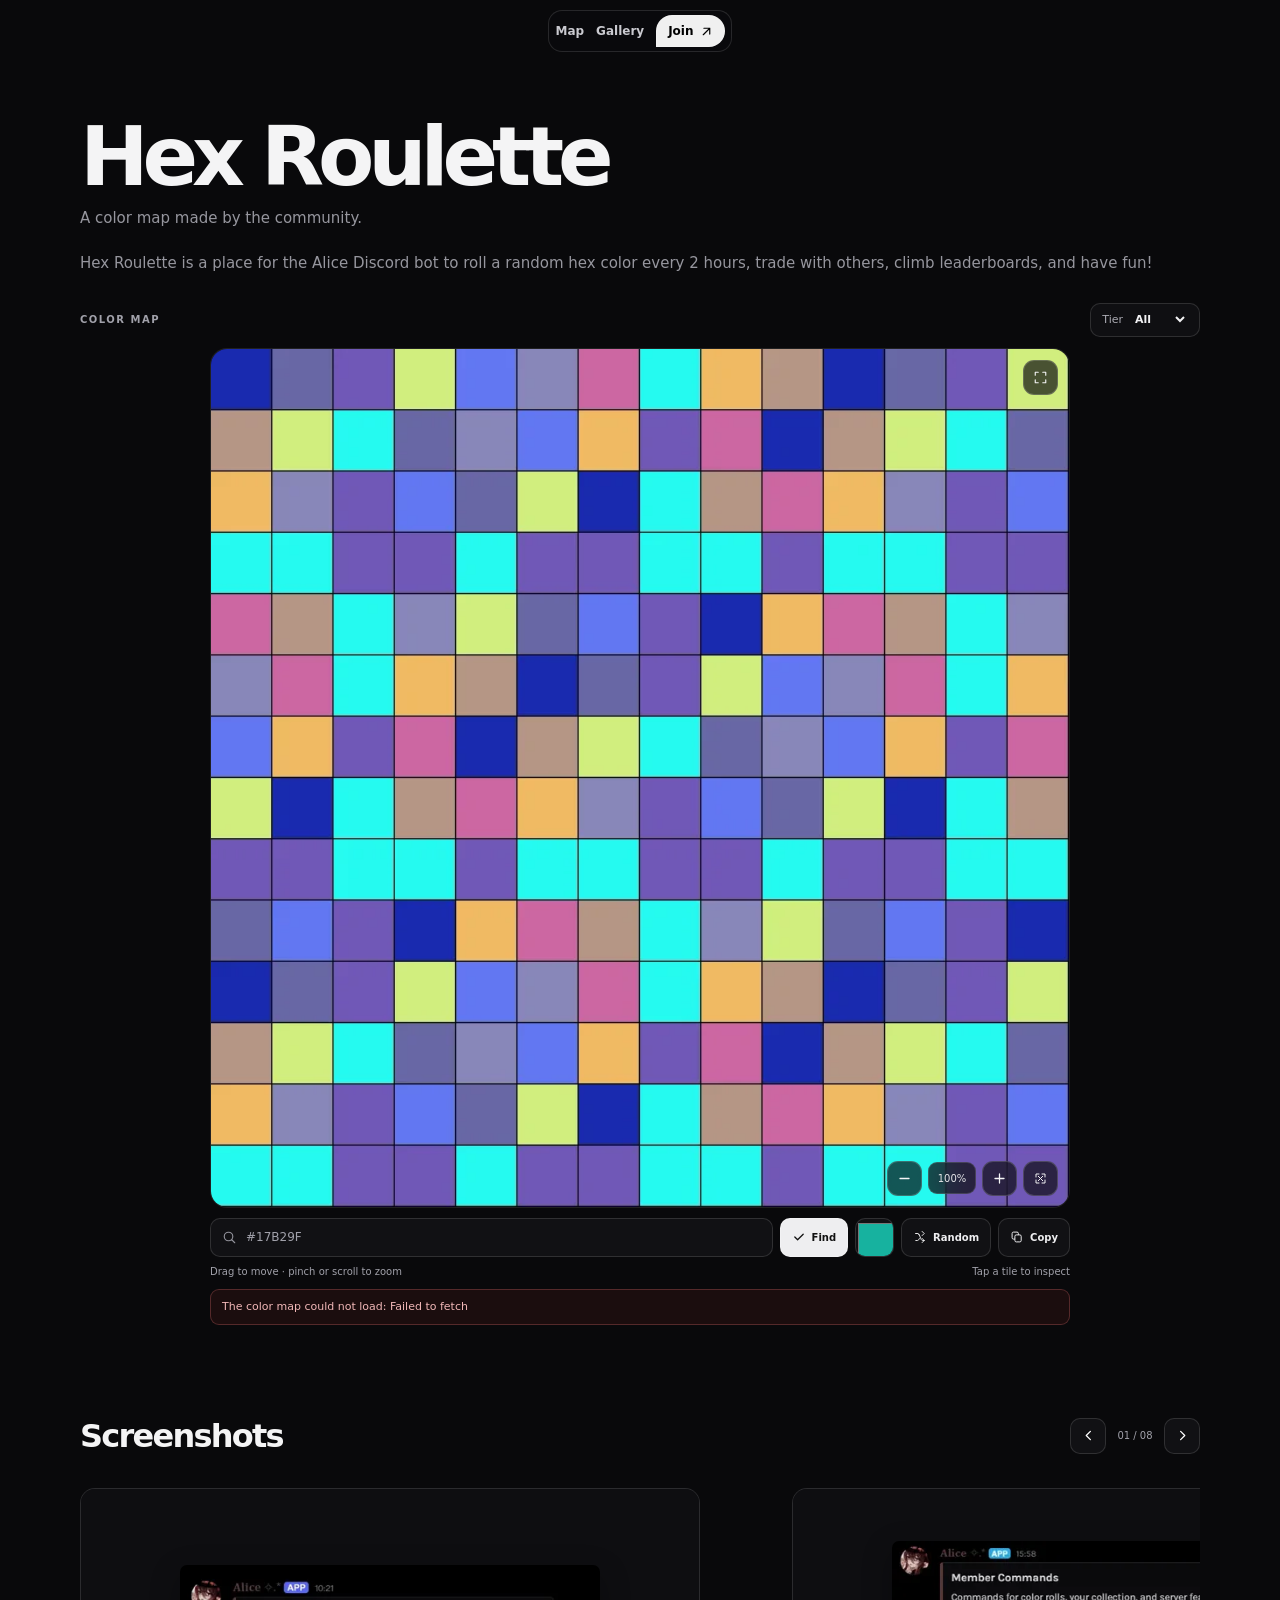
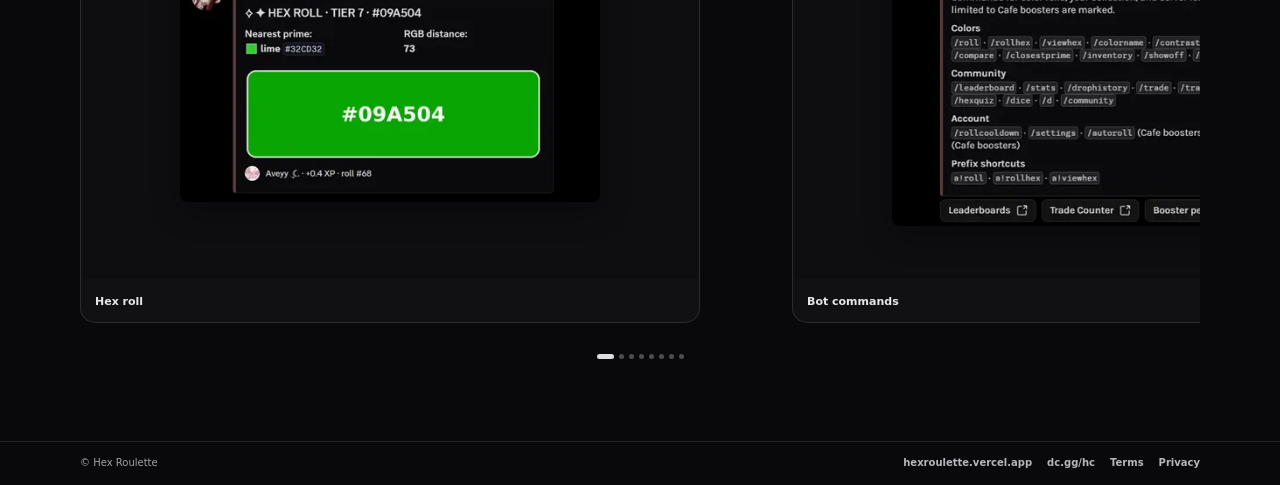
==== index.html @ 5f31bf01 "Add files via upload" ====
<!doctype html>
<html lang="en">
<head>
  <meta charset="utf-8">
  <meta name="google-site-verification" content="nexilNJH9flvYume-zsB6z2JQmkIoxg1zMiig9xcnzE" />
  <meta name="viewport" content="width=device-width, initial-scale=1, viewport-fit=cover">
  <meta name="theme-color" content="#09090b">
  <meta name="color-scheme" content="dark">
  <meta name="description" content="Explore the Hex Roulette color map and join the Discord community.">
  <meta name="robots" content="index,follow,max-image-preview:large">
  <link rel="canonical" href="https://hexroulette.vercel.app/">
  <link rel="icon" type="image/png" href="assets/14.png">
  <meta property="og:type" content="website">
  <meta property="og:site_name" content="Hex Roulette">
  <meta property="og:title" content="Hex Roulette — Color Map">
  <meta property="og:description" content="A community color map. Find Hex Roulette on Discord.">
  <meta property="og:url" content="https://hexroulette.vercel.app/">
  <meta name="twitter:card" content="summary_large_image">
  <meta name="twitter:title" content="Hex Roulette — Color Map">
  <meta name="twitter:description" content="Explore the Hex Roulette color map.">
  <title>Hex Roulette | Color Map</title>
  <script type="application/ld+json">
  {
    "@context":"https://schema.org",
    "@type":"WebSite",
    "name":"Hex Roulette",
    "url":"https://hexroulette.vercel.app/",
    "description":"A community color map and Discord community.",
    "publisher":{"@type":"Organization","name":"Hex Roulette","url":"https://hexroulette.vercel.app/"}
  }
  </script>
  <link rel="stylesheet" href="style.css">
</head>
<body>
  <a class="skip-link" href="#main">Skip to content</a>
  <header class="site-header">
    <nav class="page-nav" aria-label="Main navigation">
      <a href="#map">Map</a>
      <a href="#gallery">Gallery</a>
      <a class="join-button" href="https://dc.gg/hc" target="_blank" rel="noopener noreferrer">
        Join <svg viewBox="0 0 20 20" fill="none" aria-hidden="true"><path d="M5 15 15 5M6 5h9v9" stroke="currentColor" stroke-width="1.8" stroke-linecap="round" stroke-linejoin="round"/></svg>
      </a>
    </nav>
  </header>

  <main id="main" class="page-wrap">
    <section class="hero" aria-labelledby="page-title">
      <h1 id="page-title">Hex Roulette</h1>
      <p class="hero-copy">A color map made by the community.<br><br>Hex Roulette is a place for the Alice Discord bot to roll a random hex color every 2 hours, trade with others, climb leaderboards, and have fun!</p>
    </section>

    <section id="map" class="map-section" aria-label="Hex Roulette color map">
      <div class="map-topbar">
        <span class="map-title">Color map</span>
        <label class="tier-control">
          <span>Tier</span>
          <select class="tier-filter" id="tier-filter" aria-label="Filter colors by tier">
            <option value="0">All</option>
            <option value="8">Prime</option>
            <option value="1">Tier 1</option>
            <option value="2">Tier 2</option>
            <option value="3">Tier 3</option>
            <option value="4">Tier 4</option>
            <option value="5">Tier 5</option>
            <option value="6">Tier 6</option>
            <option value="7">Tier 7</option>
          </select>
        </label>
      </div>

      <div class="map-frame">
        <div id="map-stage" class="map-stage" role="application" aria-label="Interactive Hex Roulette color map. Drag or swipe to move, use the wheel or pinch to zoom, and select a tile to inspect it." tabindex="0">
          <img class="map-poster" src="assets/map-preview.webp" alt="Colorful grid preview of the Hex Roulette map" width="700" height="700" fetchpriority="high">
          <canvas id="map-canvas" aria-label="Hex Roulette color map"></canvas>
          <div id="map-loading" class="map-loading" aria-live="polite">Loading map…</div>
          <div id="map-focus" class="map-focus" hidden aria-hidden="true"></div>
          <div id="hover-card" class="hover-card" hidden aria-live="polite">
            <span id="hover-swatch" class="hover-swatch"></span>
            <span><strong id="hover-hex">#------</strong><small id="hover-meta">Color</small></span>
          </div>
          <div class="stage-top-right">
            <button id="pause-load" class="stage-icon-button pause-button" type="button" aria-label="Pause map loading" title="Pause loading" hidden></button>
            <button id="fullscreen-map" class="stage-icon-button" type="button" aria-label="View map fullscreen" title="Fullscreen">
              <svg viewBox="0 0 20 20" fill="none" aria-hidden="true"><path d="M7 3H3v4m10-4h4v4M3 13v4h4m10-4v4h-4" stroke="currentColor" stroke-width="1.5" stroke-linecap="round" stroke-linejoin="round"/></svg>
            </button>
          </div>
          <div class="stage-bottom-right" aria-label="Map zoom controls">
            <button id="zoom-out" class="stage-icon-button" type="button" aria-label="Zoom out" title="Zoom out">
              <svg viewBox="0 0 20 20" fill="none" aria-hidden="true"><path d="M4 10h12" stroke="currentColor" stroke-width="1.7" stroke-linecap="round"/></svg>
            </button>
            <span id="zoom-value" class="zoom-value" aria-live="polite">100%</span>
            <button id="zoom-in" class="stage-icon-button" type="button" aria-label="Zoom in" title="Zoom in">
              <svg viewBox="0 0 20 20" fill="none" aria-hidden="true"><path d="M10 4v12M4 10h12" stroke="currentColor" stroke-width="1.7" stroke-linecap="round"/></svg>
            </button>
            <button id="fit-map" class="stage-icon-button" type="button" aria-label="Reset map view" title="Reset view">
              <svg viewBox="0 0 20 20" fill="none" aria-hidden="true"><path d="M4 8V4h4m8 4V4h-4M4 12v4h4m8-4v4h-4M7 7l6 6m0-6-6 6" stroke="currentColor" stroke-width="1.3" stroke-linecap="round" stroke-linejoin="round"/></svg>
            </button>
          </div>
          <div id="map-error" class="sr-only" role="alert"></div>
        </div>

        <div class="map-tools" aria-label="Color tools">
          <label class="hex-search">
            <span class="sr-only">Search an exact hex color</span>
            <svg viewBox="0 0 20 20" fill="none" aria-hidden="true"><circle cx="8.7" cy="8.7" r="5.7" stroke="currentColor" stroke-width="1.5"/><path d="m13 13 4 4" stroke="currentColor" stroke-width="1.5" stroke-linecap="round"/></svg>
            <input id="hex-input" type="text" maxlength="7" inputmode="text" autocomplete="off" spellcheck="false" placeholder="#17B29F" aria-describedby="hex-help">
          </label>
          <button id="find-hex" class="tool-button primary" type="button" aria-label="Find color">
            <svg viewBox="0 0 20 20" fill="none" aria-hidden="true"><path d="m4 10 4 4 8-8" stroke="currentColor" stroke-width="1.8" stroke-linecap="round" stroke-linejoin="round"/></svg>
            Find
          </button>
          <label class="color-tool" title="Choose a color">
            <span class="sr-only">Choose a color</span>
            <input id="color-picker" type="color" value="#17b29f" aria-label="Choose a color">
          </label>
          <button id="random-drop" class="tool-button" type="button" title="Jump to a random color">
            <svg viewBox="0 0 20 20" fill="none" aria-hidden="true"><path d="M4 5h2.5c3.6 0 3.8 10 7.3 10H16m-3-3 3 3-3 3M4 15h2.5c1.1 0 1.9-1.2 2.6-2.7M13 2l3 3-3 3M4 5h2.5c1.1 0 1.9 1.2 2.6 2.7" stroke="currentColor" stroke-width="1.35" stroke-linecap="round" stroke-linejoin="round"/></svg>
            <span>Random</span>
          </button>
          <button id="copy-hex" class="tool-button" type="button" aria-label="Copy selected hex color" title="Copy hex">
            <svg viewBox="0 0 20 20" fill="none" aria-hidden="true"><rect x="7" y="7" width="9" height="10" rx="2" stroke="currentColor" stroke-width="1.4"/><path d="M12 7V5a2 2 0 0 0-2-2H5a2 2 0 0 0-2 2v6a2 2 0 0 0 2 2h2" stroke="currentColor" stroke-width="1.4"/></svg>
            <span>Copy</span>
          </button>
        </div>
        <div class="map-help" id="hex-help">
          <span>Drag to move · pinch or scroll to zoom</span>
          <span id="selection-label">Tap a tile to inspect</span>
        </div>
        <div id="map-message" class="map-message" hidden></div>
      </div>

      <div class="sr-only" aria-live="polite">
        <span id="total-count"></span><span id="archive-state">Preparing map</span>
        <span id="progress-label"></span><span id="progress-percent"></span><span id="sample-label"></span>
        <div class="progress-track"><div class="progress-fill" id="progress-fill"></div></div>
        <span id="map-mode-label">COLOR MAP</span>
      </div>
    </section>

    <section id="gallery" class="gallery-section" aria-labelledby="gallery-title">
      <div class="gallery-heading">
        <h2 id="gallery-title">Screenshots</h2>
        <div class="gallery-controls" aria-label="Screenshot gallery controls">
          <button id="gallery-prev" class="gallery-arrow" type="button" aria-label="Previous screenshots">
            <svg viewBox="0 0 20 20" fill="none" aria-hidden="true"><path d="m12.5 4.5-5.5 5.5 5.5 5.5" stroke="currentColor" stroke-width="1.7" stroke-linecap="round" stroke-linejoin="round"/></svg>
          </button>
          <span id="gallery-count" class="gallery-count" aria-live="polite">01 / 08</span>
          <button id="gallery-next" class="gallery-arrow" type="button" aria-label="Next screenshots">
            <svg viewBox="0 0 20 20" fill="none" aria-hidden="true"><path d="m7.5 4.5 5.5 5.5-5.5 5.5" stroke="currentColor" stroke-width="1.7" stroke-linecap="round" stroke-linejoin="round"/></svg>
          </button>
        </div>
      </div>
      <div id="gallery-track" class="gallery-track" tabindex="0" aria-label="Hex Roulette screenshots. Use the previous and next buttons to browse.">
        <figure class="gallery-card"><div class="gallery-visual"><img src="assets/roll.webp" srcset="assets/roll-480.webp 480w, assets/roll.webp 849w" sizes="(max-width: 700px) 85vw, 420px" alt="Hex Roll screenshot showing lime color #09A504" loading="lazy" decoding="async" width="849" height="480"></div><figcaption class="gallery-caption"><strong>Hex roll</strong></figcaption></figure>
        <figure class="gallery-card"><div class="gallery-visual"><img src="assets/bot-commands.webp" srcset="assets/bot-commands-480.webp 480w, assets/bot-commands.webp 595w" sizes="(max-width: 700px) 85vw, 420px" alt="Discord bot command examples" loading="lazy" decoding="async" width="595" height="404"></div><figcaption class="gallery-caption"><strong>Bot commands</strong></figcaption></figure>
        <figure class="gallery-card"><div class="gallery-visual"><img src="assets/roll-milestones.webp" alt="Color roll milestones" loading="lazy" width="527" height="360"></div><figcaption class="gallery-caption"><strong>Roll milestones</strong></figcaption></figure>
        <figure class="gallery-card"><div class="gallery-visual"><img src="assets/cafe-roles.webp" srcset="assets/cafe-roles-480.webp 480w, assets/cafe-roles.webp 584w" sizes="(max-width: 700px) 85vw, 420px" alt="Community role selection" loading="lazy" decoding="async" width="584" height="698"></div><figcaption class="gallery-caption"><strong>Cafe roles</strong></figcaption></figure>
        <figure class="gallery-card"><div class="gallery-visual"><img src="assets/reaction-roles.webp" srcset="assets/reaction-roles-480.webp 480w, assets/reaction-roles.webp 598w" sizes="(max-width: 700px) 85vw, 420px" alt="Reaction roles panel" loading="lazy" decoding="async" width="598" height="311"></div><figcaption class="gallery-caption"><strong>Reaction roles</strong></figcaption></figure>
        <figure class="gallery-card"><div class="gallery-visual"><img src="assets/server-rules.webp" srcset="assets/server-rules-480.webp 480w, assets/server-rules.webp 585w" sizes="(max-width: 700px) 85vw, 420px" alt="Server rules" loading="lazy" decoding="async" width="585" height="665"></div><figcaption class="gallery-caption"><strong>Server rules</strong></figcaption></figure>
        <figure class="gallery-card"><div class="gallery-visual"><img src="assets/streak-milestones.webp" alt="Daily roll streak milestones" loading="lazy" width="522" height="277"></div><figcaption class="gallery-caption"><strong>Streaks</strong></figcaption></figure>
        <figure class="gallery-card"><div class="gallery-visual"><img src="assets/role-picker.webp" srcset="assets/role-picker-480.webp 480w, assets/role-picker.webp 586w" sizes="(max-width: 700px) 85vw, 420px" alt="Role picker menu" loading="lazy" decoding="async" width="586" height="366"></div><figcaption class="gallery-caption"><strong>Role picker</strong></figcaption></figure>
      </div>
      <div id="gallery-dots" class="gallery-dots" aria-label="Choose a screenshot"></div>
      <dialog id="gallery-lightbox" class="gallery-lightbox" aria-label="Expanded screenshot">
        <button class="gallery-lightbox-close" type="button" aria-label="Close expanded screenshot">&times;</button>
        <img id="gallery-lightbox-image" alt="">
      </dialog>
    </section>
  </main>

  <footer class="site-footer">
    <div class="page-wrap footer-inner">
      <span>© Hex Roulette</span>
      <nav class="footer-links" aria-label="Footer links">
        <a href="https://hexroulette.vercel.app/">hexroulette.vercel.app</a>
        <a href="https://dc.gg/hc" target="_blank" rel="noopener noreferrer">dc.gg/hc</a>
        <a href="terms-of-service/">Terms</a>
        <a href="privacy-policy/">Privacy</a>
      </nav>
    </div>
  </footer>
  <script type="module" src="app.js"></script>
</body>
</html>
---- style.css ----
:root {
      color-scheme: dark;
      --bg: #09090b;
      --panel: #111114;
      --panel-soft: #17171b;
      --ink: #f4f4f5;
      --muted: #96969e;
      --line: rgba(255,255,255,.13);
      --glass: rgba(17,17,20,.68);
      --page: 1120px;
      font-family: Inter, ui-sans-serif, system-ui, -apple-system, BlinkMacSystemFont, "Segoe UI", sans-serif;
    }
    *, *::before, *::after { box-sizing: border-box; }
    [hidden] { display: none !important; }
    html { scroll-behavior: smooth; scroll-padding-top: 74px; background: var(--bg); }
    body { margin: 0; min-height: 100vh; background: var(--bg); color: var(--ink); -webkit-font-smoothing: antialiased; text-rendering: optimizeLegibility; }
    body, button, input, select { font-family: Inter, ui-sans-serif, system-ui, -apple-system, BlinkMacSystemFont, "Segoe UI", sans-serif; }
    button, input, select { font-size: inherit; }
    button, a { -webkit-tap-highlight-color: transparent; }
    a { color: inherit; }
    img { display: block; max-width: 100%; }
    .page-wrap { width: min(var(--page), calc(100% - 40px)); margin-inline: auto; }
    .sr-only { position: absolute !important; width: 1px; height: 1px; padding: 0; margin: -1px; overflow: hidden; clip: rect(0,0,0,0); white-space: nowrap; border: 0; }
    .skip-link { position: fixed; left: 12px; top: -60px; z-index: 100; padding: 10px 14px; border-radius: 10px; background: white; color: black; text-decoration: none; }
    .skip-link:focus { top: 12px; }

    /* Small translucent navigation floats over the page instead of taking a header band. */
    .site-header { position: fixed; z-index: 30; top: max(10px, env(safe-area-inset-top)); left: 0; right: 0; pointer-events: none; }
    .page-nav { width: max-content; max-width: calc(100% - 24px); min-height: 42px; display: flex; align-items: center; justify-content: center; gap: 12px; margin: 0 auto; padding: 4px 6px; border: 1px solid rgba(255,255,255,.12); border-radius: 14px; background: rgba(12,12,14,.58); backdrop-filter: blur(18px) saturate(1.18); -webkit-backdrop-filter: blur(18px) saturate(1.18); pointer-events: auto; }
    .page-nav a { color: #cacad0; font-size: 12px; font-weight: 600; text-decoration: none; transition: color .16s ease; }
    .page-nav a:hover, .page-nav a:focus-visible { color: white; }
    .join-button { min-height: 32px; display: inline-flex; align-items: center; justify-content: center; gap: 6px; padding: 0 11px; border: 1px solid rgba(255,255,255,.2); border-radius: 999px 999px 999px 5px; background: rgba(255,255,255,.94); font-size: 11px; font-weight: 750; text-decoration: none; white-space: nowrap; transition: background .16s ease, transform .16s ease; }
    .page-nav a.join-button, .page-nav a.join-button:hover, .page-nav a.join-button:focus-visible { color: #000; }
    .join-button:hover { background: white; transform: translateY(-1px); }
    .join-button svg { width: 13px; height: 13px; }
    :focus-visible { outline: 2px solid #fff; outline-offset: 3px; }

    .hero { padding: clamp(90px, 13vh, 132px) 0 28px; }
    h1 { margin: 0; font-size: clamp(46px, 7.5vw, 82px); line-height: .98; letter-spacing: -.075em; font-weight: 780; }
    .hero-copy { margin: 10px 0 0; color: var(--muted); font-size: clamp(13px, 1.5vw, 15px); line-height: 1.5; }
    .map-section { padding: 0; }
    .map-topbar { display: flex; align-items: center; justify-content: space-between; gap: 12px; margin: 0 0 11px; }
    .map-title { color: #a1a1aa; font-size: 10px; font-weight: 750; letter-spacing: .15em; text-transform: uppercase; }
    .tier-control { display: inline-flex; align-items: center; gap: 8px; min-height: 34px; padding: 0 11px; border: 1px solid var(--line); border-radius: 10px; background: rgba(18,18,21,.8); color: #aaaab2; font-size: 11px; }
    .tier-filter { max-width: 112px; border: 0; outline: 0; background: transparent; color: #f1f1f3; font-size: 11px; font-weight: 650; }
    .tier-filter option { background: #17171b; color: white; }
    .map-frame { position: relative; padding: 0; border: 0; border-radius: 0; background: transparent; box-shadow: none; }
    .map-stage { position: relative; width: min(100%, 860px); aspect-ratio: 1 / 1; margin: 0 auto; overflow: hidden; border: 1px solid rgba(255,255,255,.11); border-radius: 17px; background: #050506; isolation: isolate; touch-action: none; cursor: crosshair; user-select: none; -webkit-user-select: none; }
    .map-stage.is-panning { cursor: grabbing; }
    .map-stage canvas, .map-poster { position: absolute; inset: 0; width: 100%; height: 100%; display: block; }
    .map-stage canvas { visibility: hidden; }
    .map-stage.has-map-data canvas { visibility: visible; }
    .map-stage.has-map-data .map-poster { visibility: hidden; }
    .map-poster { object-fit: fill; pointer-events: none; }
    .stage-top-right, .stage-bottom-right { position: absolute; z-index: 3; display: flex; align-items: center; gap: 6px; }
    .stage-top-right { top: 11px; right: 11px; }
    .stage-bottom-right { right: 11px; bottom: 11px; }
    .stage-icon-button { width: 35px; height: 35px; display: grid; place-items: center; border: 1px solid rgba(255,255,255,.17); border-radius: 11px; background: rgba(13,13,16,.69); color: #f4f4f5; backdrop-filter: blur(14px); -webkit-backdrop-filter: blur(14px); cursor: pointer; transition: background .16s ease, border-color .16s ease; }
    .stage-icon-button:hover { border-color: rgba(255,255,255,.35); background: rgba(35,35,39,.84); }
    .stage-icon-button svg { width: 15px; height: 15px; }
    .pause-button { font-size: 0; }
    .pause-button::before { content: "Ⅱ"; color: #eeeef0; font-size: 12px; font-weight: 750; letter-spacing: -2px; }
    .pause-button[data-paused="true"]::before { content: "▶"; font-size: 10px; letter-spacing: 0; }
    .zoom-value { min-width: 48px; height: 32px; display: inline-flex; align-items: center; justify-content: center; padding: 0 8px; border: 1px solid rgba(255,255,255,.14); border-radius: 9px; background: rgba(13,13,16,.72); color: #e6e6e9; backdrop-filter: blur(14px); font-size: 10px; font-variant-numeric: tabular-nums; }
    .map-focus { position: absolute; z-index: 2; width: 24px; height: 24px; margin: -12px 0 0 -12px; border: 2px solid #fff; border-radius: 50%; box-shadow: 0 0 0 2px rgba(0,0,0,.7); pointer-events: none; transition: left .2s ease, top .2s ease; }
    .hover-card { position: absolute; z-index: 4; width: max-content; max-width: min(280px, calc(100% - 24px)); display: grid; grid-template-columns: 32px minmax(0,1fr); align-items: center; gap: 9px; padding: 8px 10px 8px 8px; border: 1px solid rgba(255,255,255,.14); border-radius: 12px; background: rgba(18,18,21,.93); color: var(--ink); box-shadow: 0 10px 28px rgba(0,0,0,.38); backdrop-filter: blur(16px); -webkit-backdrop-filter: blur(16px); pointer-events: none; }
    .hover-swatch { width: 32px; height: 32px; border: 1px solid rgba(255,255,255,.2); border-radius: 8px; }
    .hover-card strong { display: block; font-size: 12px; line-height: 1.2; }
    .hover-card small { display: block; margin-top: 3px; color: #c4c4cc; font-size: 9px; line-height: 1.3; overflow-wrap: anywhere; }
    .map-loading { position: absolute; z-index: 2; top: 50%; left: 50%; padding: 9px 13px; transform: translate(-50%,-50%); border: 1px solid rgba(255,255,255,.13); border-radius: 10px; background: rgba(14,14,17,.72); color: #c9c9ce; font-size: 11px; pointer-events: none; backdrop-filter: blur(12px); }
    .map-tools { width: min(100%, 860px); display: grid; grid-template-columns: minmax(140px,1fr) auto auto auto auto; align-items: center; gap: 7px; margin: 10px auto 0; }
    .hex-search { position: relative; min-width: 0; }
    .hex-search input { width: 100%; min-height: 39px; padding: 0 12px 0 35px; border: 1px solid var(--line); border-radius: 10px; background: #111114; color: white; font-size: 12px; font-weight: 600; letter-spacing: .025em; outline: none; }
    .hex-search input::placeholder { color: #a1a1aa; font-weight: 450; letter-spacing: 0; }
    .hex-search svg { position: absolute; top: 12px; left: 12px; width: 15px; height: 15px; color: #93939c; pointer-events: none; }
    .tool-button { min-height: 39px; display: inline-flex; align-items: center; justify-content: center; gap: 6px; padding: 0 11px; border: 1px solid var(--line); border-radius: 10px; background: #111114; color: #eeeef0; font-size: 10px; font-weight: 680; cursor: pointer; transition: background .16s ease, border-color .16s ease; white-space: nowrap; }
    .tool-button:hover { border-color: rgba(255,255,255,.32); background: #1b1b20; }
    .tool-button.primary { border-color: rgba(255,255,255,.23); background: #eeeef0; color: #111; }
    .tool-button.primary:hover { background: #fff; }
    .tool-button svg { width: 14px; height: 14px; }
    .color-tool { width: 39px; height: 39px; display: inline-grid; place-items: center; overflow: hidden; padding: 0; border: 1px solid var(--line); border-radius: 10px; background: #111114; cursor: pointer; }
    .color-tool input { width: 51px; height: 51px; padding: 0; border: 0; background: transparent; cursor: pointer; }
    .map-help { width: min(100%, 860px); display: flex; justify-content: space-between; gap: 12px; margin: 8px auto 0; color: #a1a1aa; font-size: 10px; line-height: 1.4; }
    .map-help span:last-child { text-align: right; }
    .map-message { width: min(100%, 860px); margin: 10px auto 0; padding: 9px 11px; border: 1px solid var(--line); border-radius: 9px; color: #b8b8bf; font-size: 11px; line-height: 1.45; }
    .map-message.error { border-color: rgba(218,108,108,.3); background: rgba(67,24,24,.32); color: #f1b7b7; }

    .gallery-section { padding: clamp(54px, 9vw, 92px) 0 0; }
    .gallery-heading { display: flex; align-items: center; justify-content: space-between; gap: 20px; margin-bottom: 15px; }
    .gallery-heading h2 { margin: 0; font-size: clamp(23px, 3.5vw, 32px); letter-spacing: -.055em; }
    .gallery-controls { display: flex; align-items: center; gap: 7px; }
    .gallery-arrow { width: 36px; height: 36px; display: grid; place-items: center; border: 1px solid var(--line); border-radius: 10px; background: #111114; color: white; cursor: pointer; transition: background .16s ease; }
    .gallery-arrow:hover { background: #202025; }
    .gallery-arrow svg { width: 15px; height: 15px; }
    .gallery-count { min-width: 44px; color: #a1a1aa; font-size: 10px; font-variant-numeric: tabular-nums; text-align: center; }
    .gallery-track { display: grid; grid-auto-flow: column; grid-auto-columns: min(78%, 700px); gap: 12px; overflow-x: auto; padding: 2px 1px 10px; scroll-snap-type: x mandatory; scroll-behavior: smooth; scrollbar-width: none; overscroll-behavior-inline: contain; }
    .gallery-track::-webkit-scrollbar { display: none; }
    .gallery-card { min-width: 0; overflow: hidden; border: 1px solid rgba(255,255,255,.11); border-radius: 15px; background: #111114; scroll-snap-align: start; }
    .gallery-visual { height: clamp(245px, 40vw, 390px); display: grid; place-items: center; overflow: hidden; padding: 16px; background: #0e0e11; }
    .gallery-visual img { max-width: 100%; max-height: 100%; width: auto; height: auto; object-fit: contain; border-radius: 7px; box-shadow: 0 10px 30px rgba(0,0,0,.3); cursor: zoom-in; }
    .gallery-caption { padding: 11px 14px 13px; }
    .gallery-caption strong { color: #e8e8eb; font-size: 11px; font-weight: 650; }
    .gallery-dots { display: flex; justify-content: center; gap: 5px; margin-top: 5px; }
    .gallery-dot { width: 5px; height: 5px; padding: 0; border: 0; border-radius: 99px; background: #4c4c53; cursor: pointer; transition: width .16s ease, background .16s ease; }
    .gallery-dot.active { width: 17px; background: #dddde1; }
    .gallery-lightbox { position: fixed; inset: 0; z-index: 100; width: 100vw; height: 100vh; max-width: none; max-height: none; margin: 0; padding: max(24px, env(safe-area-inset-top)) max(24px, env(safe-area-inset-right)) max(24px, env(safe-area-inset-bottom)) max(24px, env(safe-area-inset-left)); place-items: center; border: 0; background: rgba(0,0,0,.96); color: white; }
    .gallery-lightbox[open] { display: grid; }
    .gallery-lightbox img { max-width: 100%; max-height: 100%; object-fit: contain; cursor: zoom-out; }
    .gallery-lightbox-close { position: absolute; top: max(12px, env(safe-area-inset-top)); right: max(12px, env(safe-area-inset-right)); width: 40px; height: 40px; display: grid; place-items: center; border: 1px solid rgba(255,255,255,.22); border-radius: 50%; background: rgba(25,25,28,.8); color: white; font-size: 24px; line-height: 1; cursor: pointer; }
    .gallery-lightbox-close:hover { background: #303035; }
    .site-footer { margin-top: clamp(48px, 8vw, 82px); padding: 15px 0 calc(17px + env(safe-area-inset-bottom)); border-top: 1px solid rgba(255,255,255,.1); color: #a1a1aa; font-size: 10px; }
    .footer-inner { display: flex; align-items: center; justify-content: space-between; gap: 14px; }
    .footer-links { display: flex; align-items: center; gap: 15px; }
    .footer-links a { color: #b6b6bd; font-weight: 600; text-decoration: none; }
    .footer-links a:hover { color: white; }
    .map-stage:fullscreen { width: 100vw; height: 100vh; max-width: none; aspect-ratio: auto; border: 0; border-radius: 0; }
    .map-stage:fullscreen canvas, .map-stage:fullscreen .map-poster { width: 100%; height: 100%; }

    @media (max-width: 700px) {
      .page-wrap { width: calc(100% - 28px); }
      .site-header { top: max(8px, env(safe-area-inset-top)); }
      .page-nav { min-height: 40px; gap: 9px; padding: 4px 5px; border-radius: 12px; }
      .page-nav a { font-size: 11px; }
      .join-button { min-height: 32px; padding-inline: 11px; font-size: 10px; }
      .hero { padding: 83px 0 22px; }
      h1 { font-size: clamp(47px, 13vw, 66px); }
      .hero-copy { margin-top: 7px; font-size: 12px; }
      .map-topbar { margin-bottom: 8px; }
      .map-stage { width: 100%; border-radius: 13px; }
      .stage-top-right { top: 8px; right: 8px; }
      .stage-bottom-right { right: 8px; bottom: 8px; }
      .stage-icon-button { width: 32px; height: 32px; border-radius: 9px; }
      .zoom-value { min-width: 42px; height: 29px; font-size: 9px; }
      .map-tools { grid-template-columns: minmax(0,1fr) auto auto auto; gap: 6px; margin-top: 8px; }
      .hex-search { grid-column: 1 / 3; }
      .hex-search input { min-height: 38px; }
      .tool-button { min-height: 38px; padding: 0 9px; font-size: 9px; }
      .tool-button#random-drop span, .tool-button#copy-hex span { display: none; }
      .color-tool { width: 38px; height: 38px; }
      .map-help { margin-top: 7px; font-size: 9px; }
      .gallery-section { padding-top: 52px; }
      .gallery-heading h2 { font-size: 24px; }
      .gallery-track { grid-auto-columns: 91%; gap: 9px; }
      .gallery-visual { height: clamp(225px, 67vw, 330px); padding: 12px; }
      .gallery-caption { padding: 10px 12px 11px; }
      .site-footer { margin-top: 48px; }
      .footer-inner { align-items: flex-start; flex-direction: column; gap: 9px; }
    }
    @media (max-width: 380px) {
      .page-nav { gap: 7px; }
      .map-tools { grid-template-columns: minmax(0,1fr) auto auto auto; }
      .map-help span:first-child { max-width: 45%; }
    }
    @media (prefers-reduced-motion: reduce) {
      *, *::before, *::after { scroll-behavior: auto !important; transition-duration: .01ms !important; animation-duration: .01ms !important; animation-iteration-count: 1 !important; }
    }
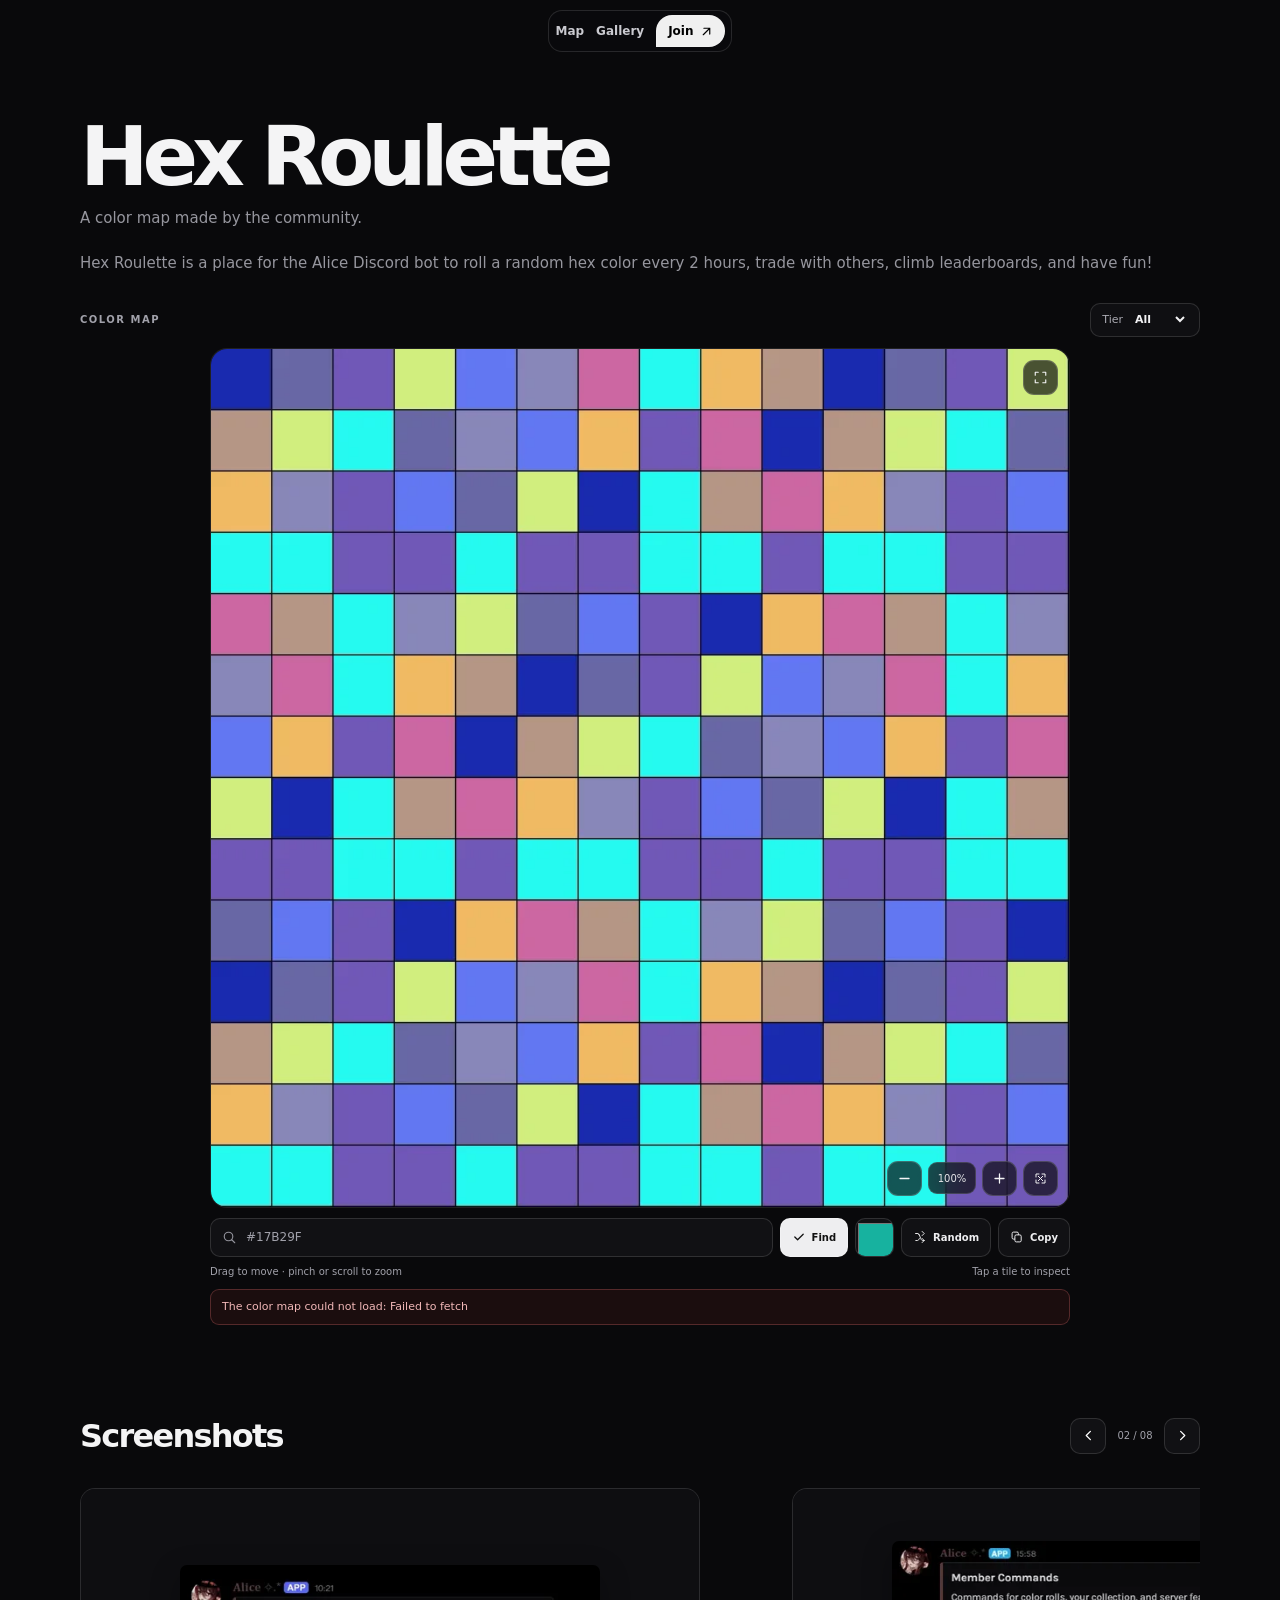
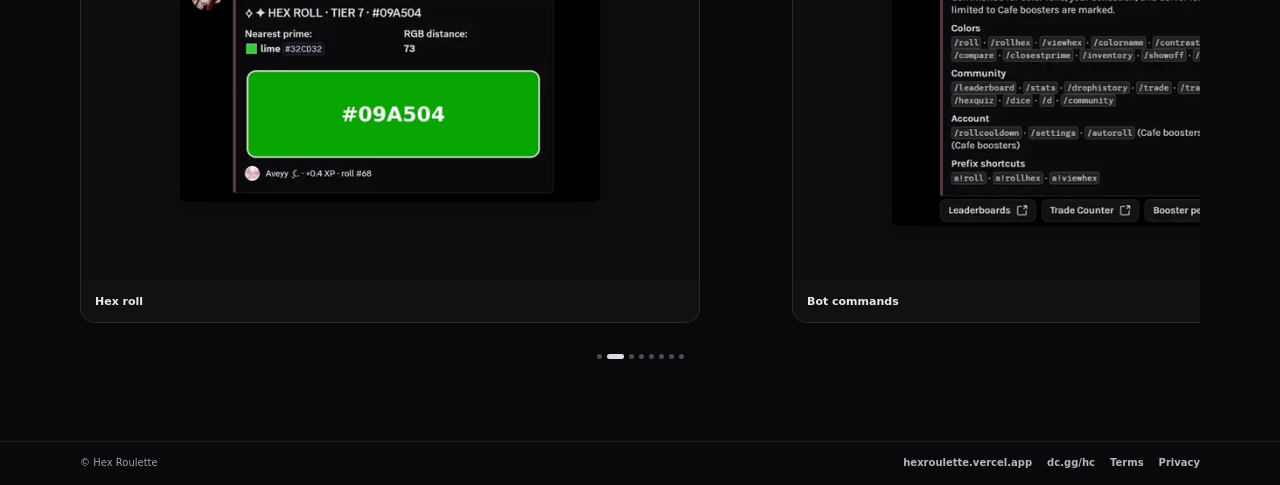
==== commit 265b1875: "Add files via upload" ====
--- a/index.html
+++ b/index.html
@@ -19,6 +19,7 @@
   <meta name="twitter:title" content="Hex Roulette — Color Map">
   <meta name="twitter:description" content="Explore the Hex Roulette color map.">
   <title>Hex Roulette | Color Map</title>
+  <link rel="preload" as="image" href="assets/map-preview.webp" fetchpriority="high">
   <script type="application/ld+json">
   {
     "@context":"https://schema.org",
@@ -70,7 +71,7 @@
 
       <div class="map-frame">
         <div id="map-stage" class="map-stage" role="application" aria-label="Interactive Hex Roulette color map. Drag or swipe to move, use the wheel or pinch to zoom, and select a tile to inspect it." tabindex="0">
-          <img class="map-poster" src="assets/map-preview.webp" alt="Colorful grid preview of the Hex Roulette map" width="700" height="700" fetchpriority="high">
+          <img id="map-poster" class="map-poster" src="assets/map-preview.webp" alt="Colorful grid preview of the Hex Roulette map" width="700" height="700" loading="eager" decoding="async" fetchpriority="high">
           <canvas id="map-canvas" aria-label="Hex Roulette color map"></canvas>
           <div id="map-loading" class="map-loading" aria-live="polite">Loading map…</div>
           <div id="map-focus" class="map-focus" hidden aria-hidden="true"></div>
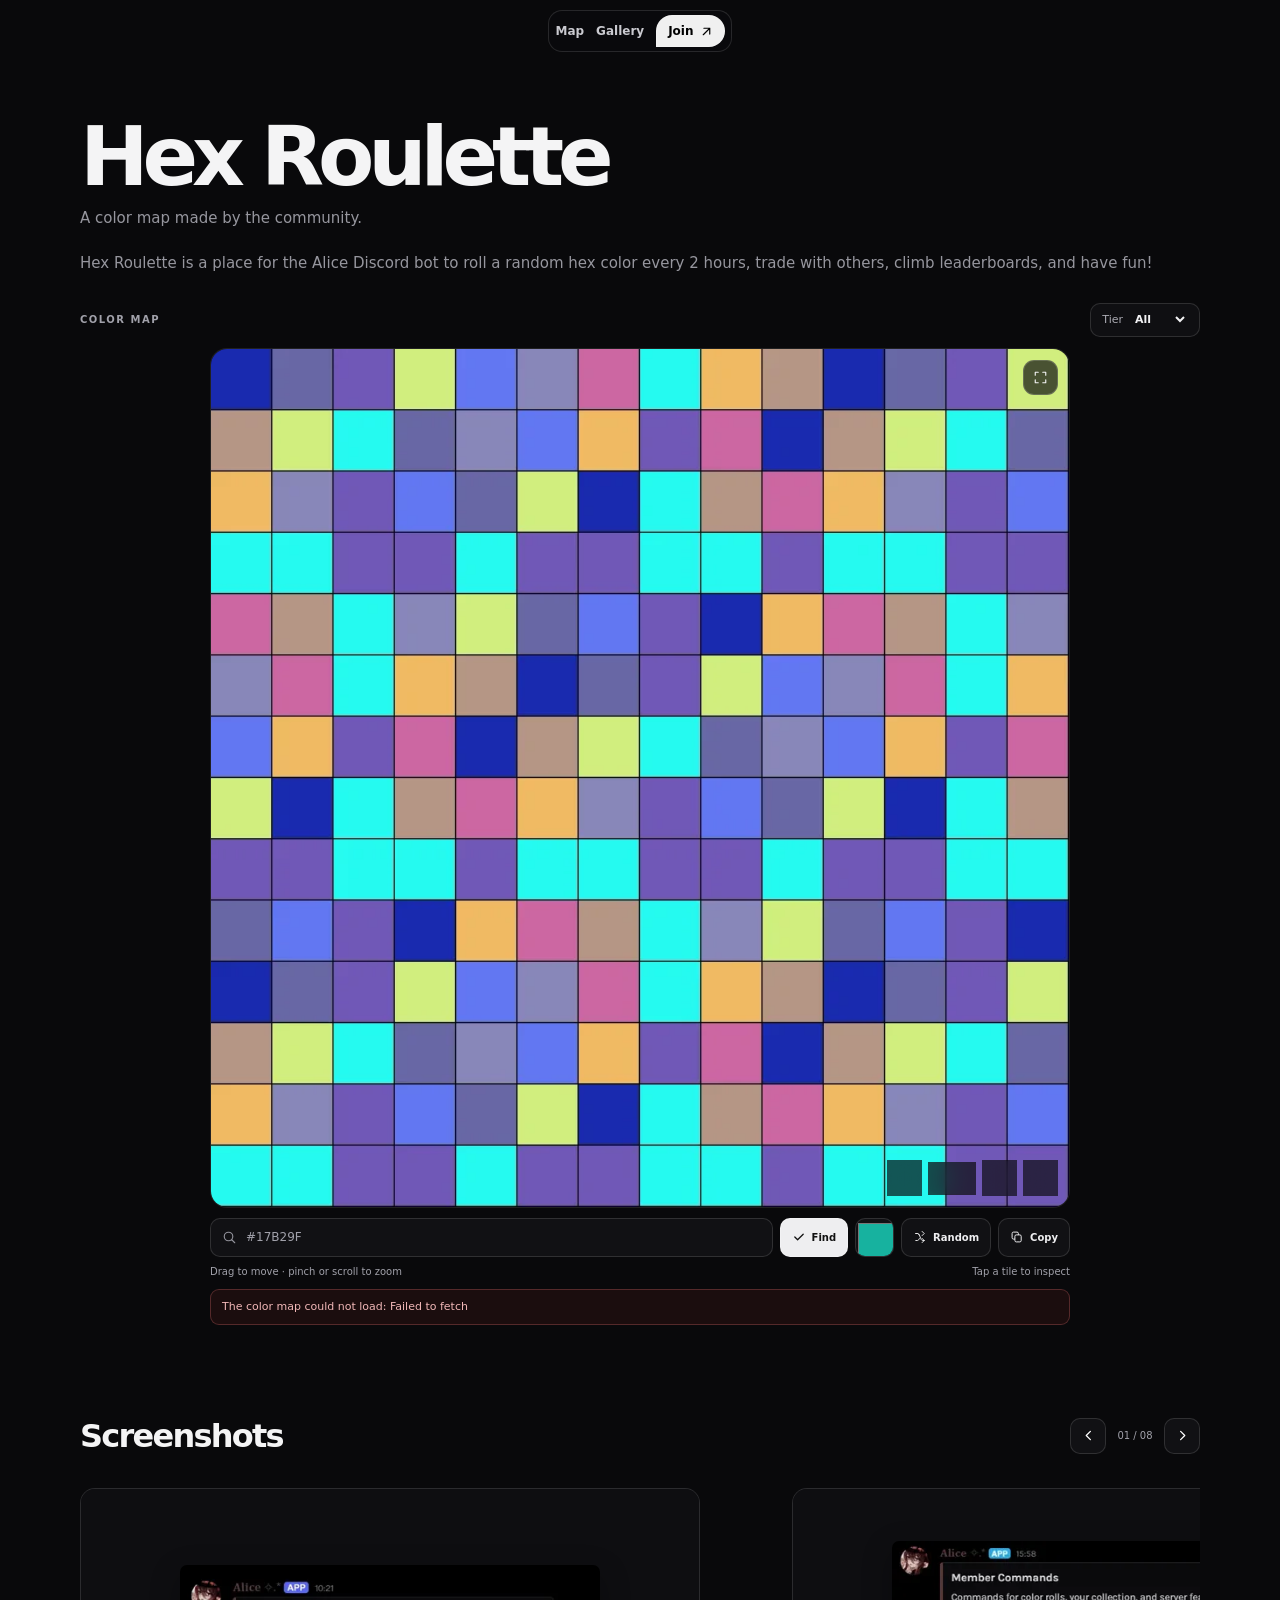
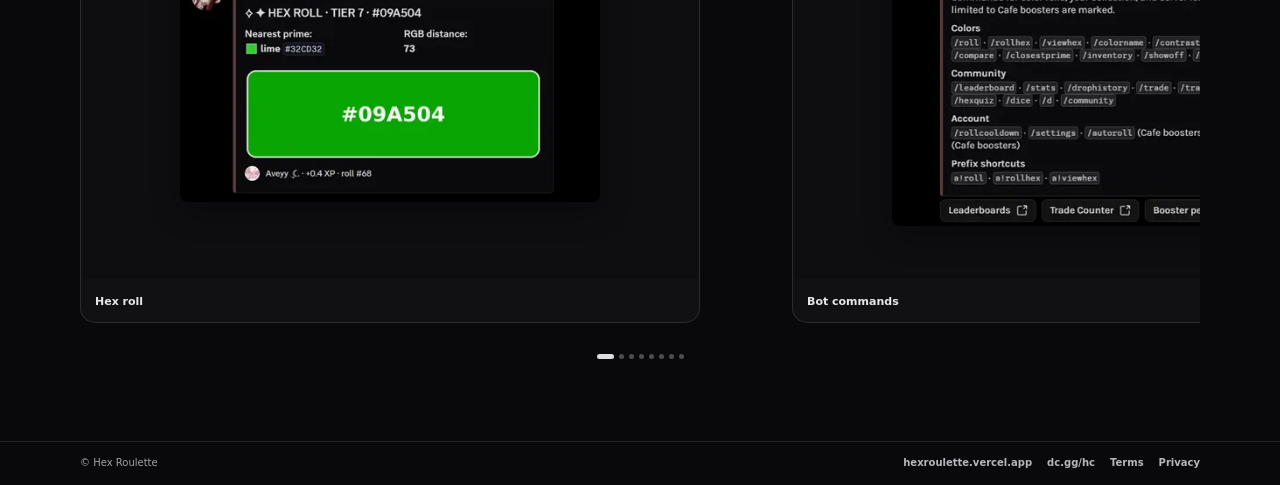
==== commit c110481b: "Add files via upload" ====
--- a/index.html
+++ b/index.html
@@ -72,7 +72,7 @@
       <div class="map-frame">
         <div id="map-stage" class="map-stage" role="application" aria-label="Interactive Hex Roulette color map. Drag or swipe to move, use the wheel or pinch to zoom, and select a tile to inspect it." tabindex="0">
           <img id="map-poster" class="map-poster" src="assets/map-preview.webp" alt="Colorful grid preview of the Hex Roulette map" width="700" height="700" loading="eager" decoding="async" fetchpriority="high">
-          <canvas id="map-canvas" aria-label="Hex Roulette color map"></canvas>
+          <div id="map-tiles" class="map-tile-layer" aria-hidden="true"></div>
           <div id="map-loading" class="map-loading" aria-live="polite">Loading map…</div>
           <div id="map-focus" class="map-focus" hidden aria-hidden="true"></div>
           <div id="hover-card" class="hover-card" hidden aria-live="polite">
--- a/style.css
+++ b/style.css
@@ -47,9 +47,9 @@
     .map-frame { position: relative; padding: 0; border: 0; border-radius: 0; background: transparent; box-shadow: none; }
     .map-stage { position: relative; width: min(100%, 860px); aspect-ratio: 1 / 1; margin: 0 auto; overflow: hidden; border: 1px solid rgba(255,255,255,.11); border-radius: 17px; background: #050506; isolation: isolate; touch-action: none; cursor: crosshair; user-select: none; -webkit-user-select: none; }
     .map-stage.is-panning { cursor: grabbing; }
-    .map-stage canvas, .map-poster { position: absolute; inset: 0; width: 100%; height: 100%; display: block; }
-    .map-stage canvas { visibility: hidden; }
-    .map-stage.has-map-data canvas { visibility: visible; }
+    .map-poster, .map-tile-layer { position: absolute; inset: 0; width: 100%; height: 100%; display: block; transform-origin: top left; }
+    .map-tile-layer { pointer-events: none; }
+    .map-tile { position: absolute; }
     .map-stage.has-map-data .map-poster { visibility: hidden; }
     .map-poster { object-fit: fill; pointer-events: none; }
     .stage-top-right, .stage-bottom-right { position: absolute; z-index: 3; display: flex; align-items: center; gap: 6px; }
@@ -114,7 +114,7 @@
     .footer-links a { color: #b6b6bd; font-weight: 600; text-decoration: none; }
     .footer-links a:hover { color: white; }
     .map-stage:fullscreen { width: 100vw; height: 100vh; max-width: none; aspect-ratio: auto; border: 0; border-radius: 0; }
-    .map-stage:fullscreen canvas, .map-stage:fullscreen .map-poster { width: 100%; height: 100%; }
+    .map-stage:fullscreen .map-poster, .map-stage:fullscreen .map-tile-layer { width: 100%; height: 100%; }
 
     @media (max-width: 700px) {
       .page-wrap { width: calc(100% - 28px); }
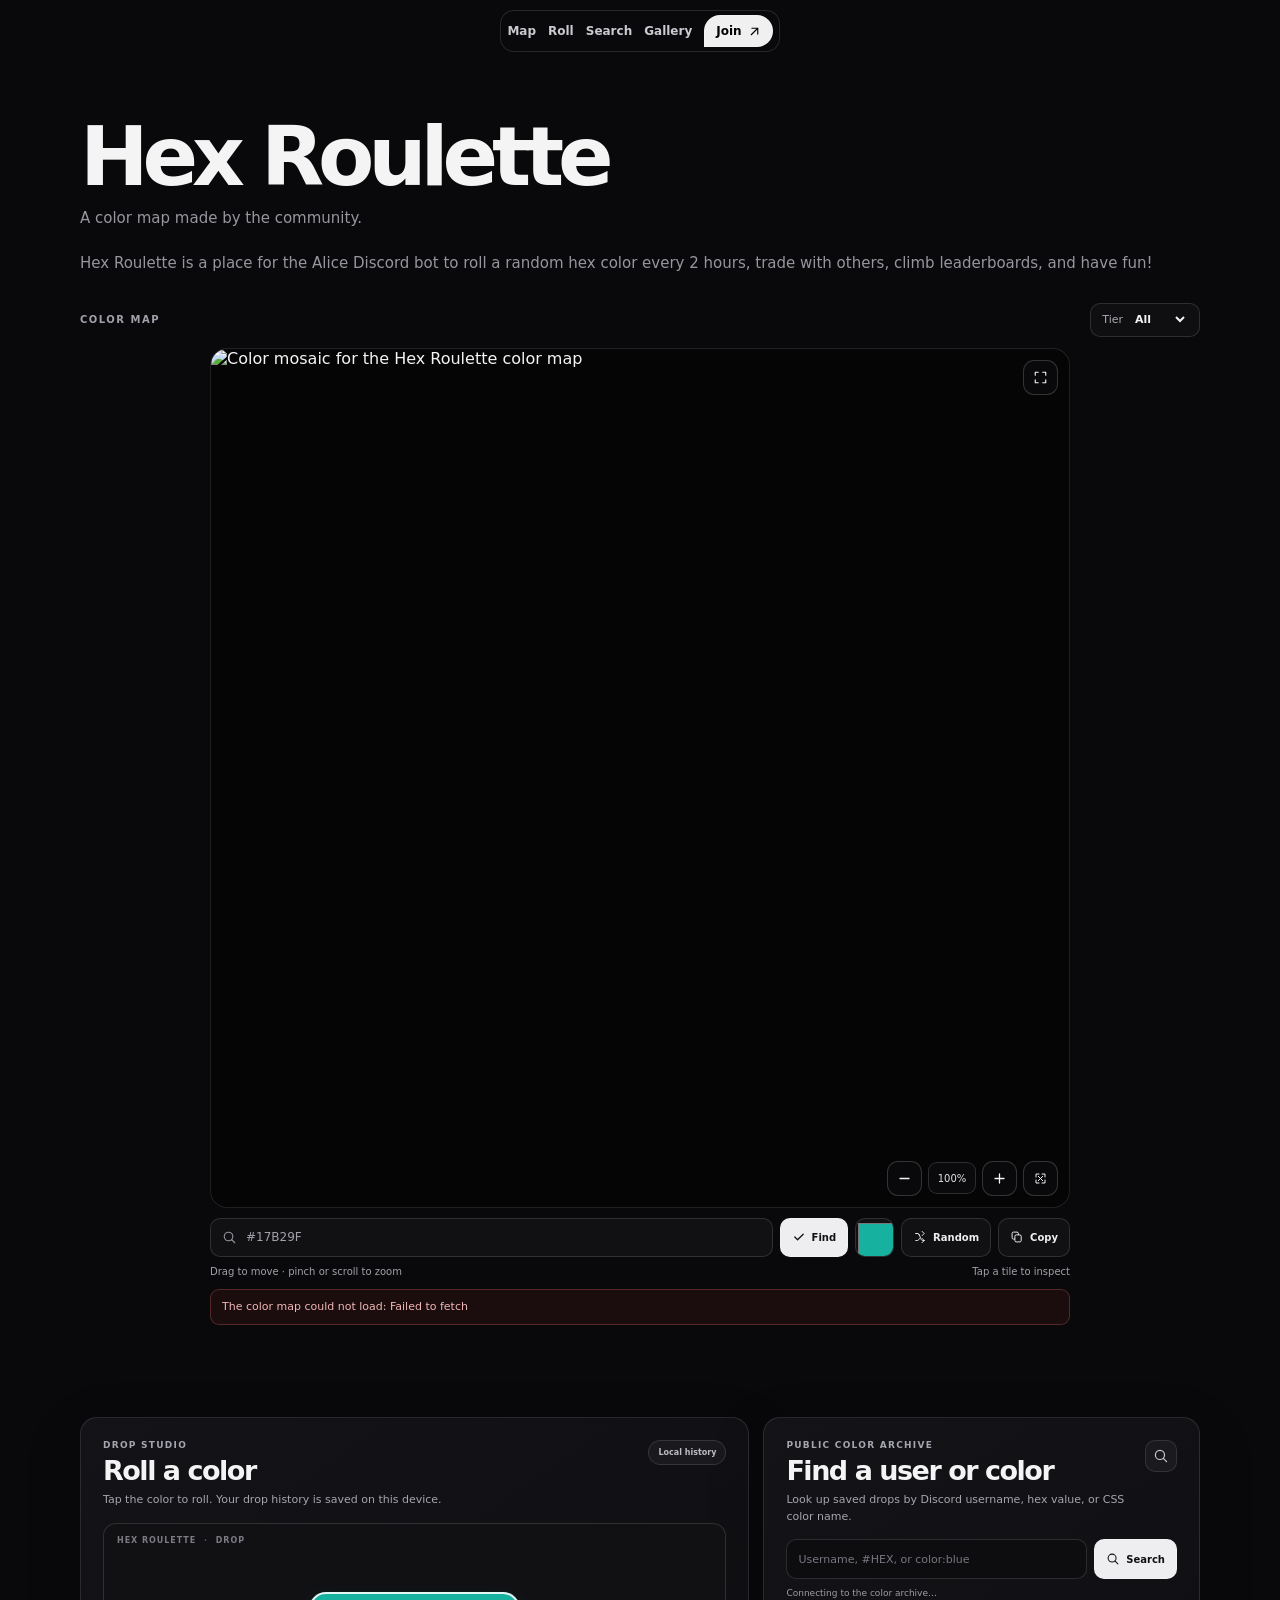
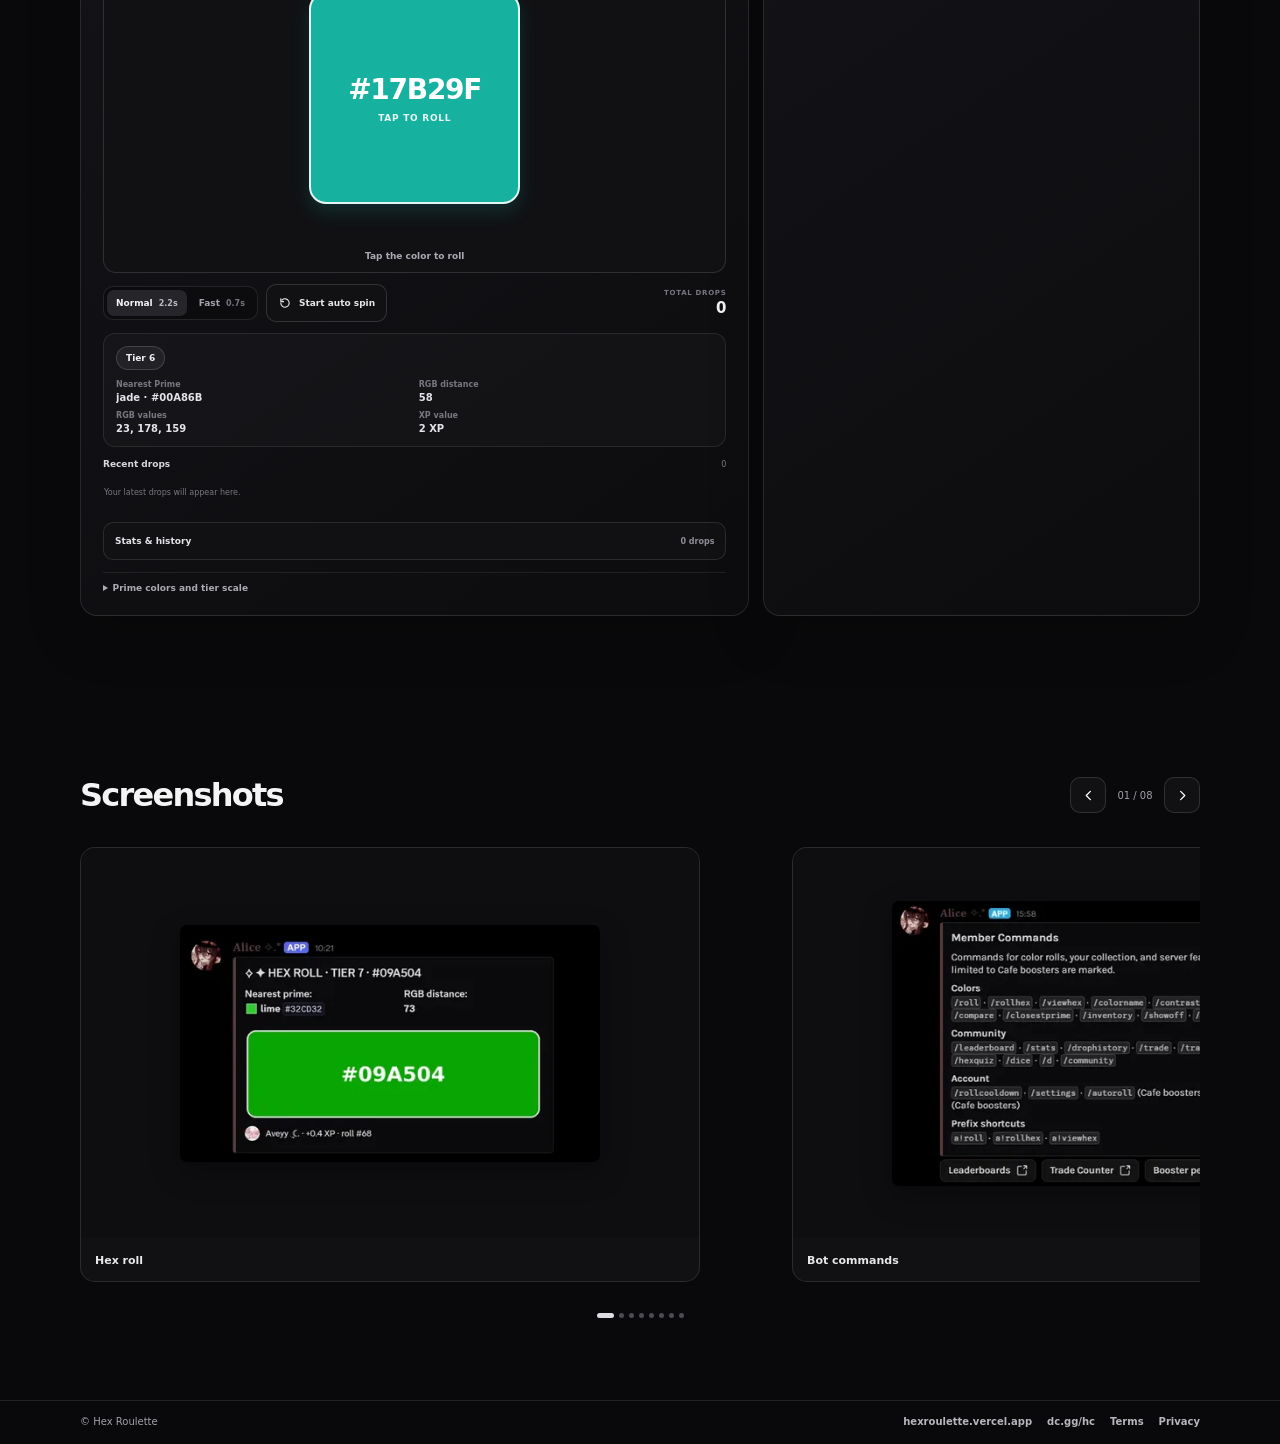
==== commit 2eef8384: "Add files via upload" ====
--- a/index.html
+++ b/index.html
@@ -1,185 +1,285 @@
-<!doctype html>
-<html lang="en">
-<head>
-  <meta charset="utf-8">
-  <meta name="google-site-verification" content="nexilNJH9flvYume-zsB6z2JQmkIoxg1zMiig9xcnzE" />
-  <meta name="viewport" content="width=device-width, initial-scale=1, viewport-fit=cover">
-  <meta name="theme-color" content="#09090b">
-  <meta name="color-scheme" content="dark">
-  <meta name="description" content="Explore the Hex Roulette color map and join the Discord community.">
-  <meta name="robots" content="index,follow,max-image-preview:large">
-  <link rel="canonical" href="https://hexroulette.vercel.app/">
-  <link rel="icon" type="image/png" href="assets/14.png">
-  <meta property="og:type" content="website">
-  <meta property="og:site_name" content="Hex Roulette">
-  <meta property="og:title" content="Hex Roulette — Color Map">
-  <meta property="og:description" content="A community color map. Find Hex Roulette on Discord.">
-  <meta property="og:url" content="https://hexroulette.vercel.app/">
-  <meta name="twitter:card" content="summary_large_image">
-  <meta name="twitter:title" content="Hex Roulette — Color Map">
-  <meta name="twitter:description" content="Explore the Hex Roulette color map.">
-  <title>Hex Roulette | Color Map</title>
-  <link rel="preload" as="image" href="assets/map-preview.webp" fetchpriority="high">
-  <script type="application/ld+json">
-  {
-    "@context":"https://schema.org",
-    "@type":"WebSite",
-    "name":"Hex Roulette",
-    "url":"https://hexroulette.vercel.app/",
-    "description":"A community color map and Discord community.",
-    "publisher":{"@type":"Organization","name":"Hex Roulette","url":"https://hexroulette.vercel.app/"}
-  }
-  </script>
-  <link rel="stylesheet" href="style.css">
-</head>
-<body>
-  <a class="skip-link" href="#main">Skip to content</a>
-  <header class="site-header">
-    <nav class="page-nav" aria-label="Main navigation">
-      <a href="#map">Map</a>
-      <a href="#gallery">Gallery</a>
-      <a class="join-button" href="https://dc.gg/hc" target="_blank" rel="noopener noreferrer">
-        Join <svg viewBox="0 0 20 20" fill="none" aria-hidden="true"><path d="M5 15 15 5M6 5h9v9" stroke="currentColor" stroke-width="1.8" stroke-linecap="round" stroke-linejoin="round"/></svg>
-      </a>
-    </nav>
-  </header>
-
-  <main id="main" class="page-wrap">
-    <section class="hero" aria-labelledby="page-title">
-      <h1 id="page-title">Hex Roulette</h1>
-      <p class="hero-copy">A color map made by the community.<br><br>Hex Roulette is a place for the Alice Discord bot to roll a random hex color every 2 hours, trade with others, climb leaderboards, and have fun!</p>
-    </section>
-
-    <section id="map" class="map-section" aria-label="Hex Roulette color map">
-      <div class="map-topbar">
-        <span class="map-title">Color map</span>
-        <label class="tier-control">
-          <span>Tier</span>
-          <select class="tier-filter" id="tier-filter" aria-label="Filter colors by tier">
-            <option value="0">All</option>
-            <option value="8">Prime</option>
-            <option value="1">Tier 1</option>
-            <option value="2">Tier 2</option>
-            <option value="3">Tier 3</option>
-            <option value="4">Tier 4</option>
-            <option value="5">Tier 5</option>
-            <option value="6">Tier 6</option>
-            <option value="7">Tier 7</option>
-          </select>
-        </label>
-      </div>
-
-      <div class="map-frame">
-        <div id="map-stage" class="map-stage" role="application" aria-label="Interactive Hex Roulette color map. Drag or swipe to move, use the wheel or pinch to zoom, and select a tile to inspect it." tabindex="0">
-          <img id="map-poster" class="map-poster" src="assets/map-preview.webp" alt="Colorful grid preview of the Hex Roulette map" width="700" height="700" loading="eager" decoding="async" fetchpriority="high">
-          <div id="map-tiles" class="map-tile-layer" aria-hidden="true"></div>
-          <div id="map-loading" class="map-loading" aria-live="polite">Loading map…</div>
-          <div id="map-focus" class="map-focus" hidden aria-hidden="true"></div>
-          <div id="hover-card" class="hover-card" hidden aria-live="polite">
-            <span id="hover-swatch" class="hover-swatch"></span>
-            <span><strong id="hover-hex">#------</strong><small id="hover-meta">Color</small></span>
-          </div>
-          <div class="stage-top-right">
-            <button id="pause-load" class="stage-icon-button pause-button" type="button" aria-label="Pause map loading" title="Pause loading" hidden></button>
-            <button id="fullscreen-map" class="stage-icon-button" type="button" aria-label="View map fullscreen" title="Fullscreen">
-              <svg viewBox="0 0 20 20" fill="none" aria-hidden="true"><path d="M7 3H3v4m10-4h4v4M3 13v4h4m10-4v4h-4" stroke="currentColor" stroke-width="1.5" stroke-linecap="round" stroke-linejoin="round"/></svg>
-            </button>
-          </div>
-          <div class="stage-bottom-right" aria-label="Map zoom controls">
-            <button id="zoom-out" class="stage-icon-button" type="button" aria-label="Zoom out" title="Zoom out">
-              <svg viewBox="0 0 20 20" fill="none" aria-hidden="true"><path d="M4 10h12" stroke="currentColor" stroke-width="1.7" stroke-linecap="round"/></svg>
-            </button>
-            <span id="zoom-value" class="zoom-value" aria-live="polite">100%</span>
-            <button id="zoom-in" class="stage-icon-button" type="button" aria-label="Zoom in" title="Zoom in">
-              <svg viewBox="0 0 20 20" fill="none" aria-hidden="true"><path d="M10 4v12M4 10h12" stroke="currentColor" stroke-width="1.7" stroke-linecap="round"/></svg>
-            </button>
-            <button id="fit-map" class="stage-icon-button" type="button" aria-label="Reset map view" title="Reset view">
-              <svg viewBox="0 0 20 20" fill="none" aria-hidden="true"><path d="M4 8V4h4m8 4V4h-4M4 12v4h4m8-4v4h-4M7 7l6 6m0-6-6 6" stroke="currentColor" stroke-width="1.3" stroke-linecap="round" stroke-linejoin="round"/></svg>
-            </button>
-          </div>
-          <div id="map-error" class="sr-only" role="alert"></div>
-        </div>
-
-        <div class="map-tools" aria-label="Color tools">
-          <label class="hex-search">
-            <span class="sr-only">Search an exact hex color</span>
-            <svg viewBox="0 0 20 20" fill="none" aria-hidden="true"><circle cx="8.7" cy="8.7" r="5.7" stroke="currentColor" stroke-width="1.5"/><path d="m13 13 4 4" stroke="currentColor" stroke-width="1.5" stroke-linecap="round"/></svg>
-            <input id="hex-input" type="text" maxlength="7" inputmode="text" autocomplete="off" spellcheck="false" placeholder="#17B29F" aria-describedby="hex-help">
-          </label>
-          <button id="find-hex" class="tool-button primary" type="button" aria-label="Find color">
-            <svg viewBox="0 0 20 20" fill="none" aria-hidden="true"><path d="m4 10 4 4 8-8" stroke="currentColor" stroke-width="1.8" stroke-linecap="round" stroke-linejoin="round"/></svg>
-            Find
-          </button>
-          <label class="color-tool" title="Choose a color">
-            <span class="sr-only">Choose a color</span>
-            <input id="color-picker" type="color" value="#17b29f" aria-label="Choose a color">
-          </label>
-          <button id="random-drop" class="tool-button" type="button" title="Jump to a random color">
-            <svg viewBox="0 0 20 20" fill="none" aria-hidden="true"><path d="M4 5h2.5c3.6 0 3.8 10 7.3 10H16m-3-3 3 3-3 3M4 15h2.5c1.1 0 1.9-1.2 2.6-2.7M13 2l3 3-3 3M4 5h2.5c1.1 0 1.9 1.2 2.6 2.7" stroke="currentColor" stroke-width="1.35" stroke-linecap="round" stroke-linejoin="round"/></svg>
-            <span>Random</span>
-          </button>
-          <button id="copy-hex" class="tool-button" type="button" aria-label="Copy selected hex color" title="Copy hex">
-            <svg viewBox="0 0 20 20" fill="none" aria-hidden="true"><rect x="7" y="7" width="9" height="10" rx="2" stroke="currentColor" stroke-width="1.4"/><path d="M12 7V5a2 2 0 0 0-2-2H5a2 2 0 0 0-2 2v6a2 2 0 0 0 2 2h2" stroke="currentColor" stroke-width="1.4"/></svg>
-            <span>Copy</span>
-          </button>
-        </div>
-        <div class="map-help" id="hex-help">
-          <span>Drag to move · pinch or scroll to zoom</span>
-          <span id="selection-label">Tap a tile to inspect</span>
-        </div>
-        <div id="map-message" class="map-message" hidden></div>
-      </div>
-
-      <div class="sr-only" aria-live="polite">
-        <span id="total-count"></span><span id="archive-state">Preparing map</span>
-        <span id="progress-label"></span><span id="progress-percent"></span><span id="sample-label"></span>
-        <div class="progress-track"><div class="progress-fill" id="progress-fill"></div></div>
-        <span id="map-mode-label">COLOR MAP</span>
-      </div>
-    </section>
-
-    <section id="gallery" class="gallery-section" aria-labelledby="gallery-title">
-      <div class="gallery-heading">
-        <h2 id="gallery-title">Screenshots</h2>
-        <div class="gallery-controls" aria-label="Screenshot gallery controls">
-          <button id="gallery-prev" class="gallery-arrow" type="button" aria-label="Previous screenshots">
-            <svg viewBox="0 0 20 20" fill="none" aria-hidden="true"><path d="m12.5 4.5-5.5 5.5 5.5 5.5" stroke="currentColor" stroke-width="1.7" stroke-linecap="round" stroke-linejoin="round"/></svg>
-          </button>
-          <span id="gallery-count" class="gallery-count" aria-live="polite">01 / 08</span>
-          <button id="gallery-next" class="gallery-arrow" type="button" aria-label="Next screenshots">
-            <svg viewBox="0 0 20 20" fill="none" aria-hidden="true"><path d="m7.5 4.5 5.5 5.5-5.5 5.5" stroke="currentColor" stroke-width="1.7" stroke-linecap="round" stroke-linejoin="round"/></svg>
-          </button>
-        </div>
-      </div>
-      <div id="gallery-track" class="gallery-track" tabindex="0" aria-label="Hex Roulette screenshots. Use the previous and next buttons to browse.">
-        <figure class="gallery-card"><div class="gallery-visual"><img src="assets/roll.webp" srcset="assets/roll-480.webp 480w, assets/roll.webp 849w" sizes="(max-width: 700px) 85vw, 420px" alt="Hex Roll screenshot showing lime color #09A504" loading="lazy" decoding="async" width="849" height="480"></div><figcaption class="gallery-caption"><strong>Hex roll</strong></figcaption></figure>
-        <figure class="gallery-card"><div class="gallery-visual"><img src="assets/bot-commands.webp" srcset="assets/bot-commands-480.webp 480w, assets/bot-commands.webp 595w" sizes="(max-width: 700px) 85vw, 420px" alt="Discord bot command examples" loading="lazy" decoding="async" width="595" height="404"></div><figcaption class="gallery-caption"><strong>Bot commands</strong></figcaption></figure>
-        <figure class="gallery-card"><div class="gallery-visual"><img src="assets/roll-milestones.webp" alt="Color roll milestones" loading="lazy" width="527" height="360"></div><figcaption class="gallery-caption"><strong>Roll milestones</strong></figcaption></figure>
-        <figure class="gallery-card"><div class="gallery-visual"><img src="assets/cafe-roles.webp" srcset="assets/cafe-roles-480.webp 480w, assets/cafe-roles.webp 584w" sizes="(max-width: 700px) 85vw, 420px" alt="Community role selection" loading="lazy" decoding="async" width="584" height="698"></div><figcaption class="gallery-caption"><strong>Cafe roles</strong></figcaption></figure>
-        <figure class="gallery-card"><div class="gallery-visual"><img src="assets/reaction-roles.webp" srcset="assets/reaction-roles-480.webp 480w, assets/reaction-roles.webp 598w" sizes="(max-width: 700px) 85vw, 420px" alt="Reaction roles panel" loading="lazy" decoding="async" width="598" height="311"></div><figcaption class="gallery-caption"><strong>Reaction roles</strong></figcaption></figure>
-        <figure class="gallery-card"><div class="gallery-visual"><img src="assets/server-rules.webp" srcset="assets/server-rules-480.webp 480w, assets/server-rules.webp 585w" sizes="(max-width: 700px) 85vw, 420px" alt="Server rules" loading="lazy" decoding="async" width="585" height="665"></div><figcaption class="gallery-caption"><strong>Server rules</strong></figcaption></figure>
-        <figure class="gallery-card"><div class="gallery-visual"><img src="assets/streak-milestones.webp" alt="Daily roll streak milestones" loading="lazy" width="522" height="277"></div><figcaption class="gallery-caption"><strong>Streaks</strong></figcaption></figure>
-        <figure class="gallery-card"><div class="gallery-visual"><img src="assets/role-picker.webp" srcset="assets/role-picker-480.webp 480w, assets/role-picker.webp 586w" sizes="(max-width: 700px) 85vw, 420px" alt="Role picker menu" loading="lazy" decoding="async" width="586" height="366"></div><figcaption class="gallery-caption"><strong>Role picker</strong></figcaption></figure>
-      </div>
-      <div id="gallery-dots" class="gallery-dots" aria-label="Choose a screenshot"></div>
-      <dialog id="gallery-lightbox" class="gallery-lightbox" aria-label="Expanded screenshot">
-        <button class="gallery-lightbox-close" type="button" aria-label="Close expanded screenshot">&times;</button>
-        <img id="gallery-lightbox-image" alt="">
-      </dialog>
-    </section>
-  </main>
-
-  <footer class="site-footer">
-    <div class="page-wrap footer-inner">
-      <span>© Hex Roulette</span>
-      <nav class="footer-links" aria-label="Footer links">
-        <a href="https://hexroulette.vercel.app/">hexroulette.vercel.app</a>
-        <a href="https://dc.gg/hc" target="_blank" rel="noopener noreferrer">dc.gg/hc</a>
-        <a href="terms-of-service/">Terms</a>
-        <a href="privacy-policy/">Privacy</a>
-      </nav>
-    </div>
-  </footer>
-  <script type="module" src="app.js"></script>
-</body>
-</html>
+<!doctype html>
+<html lang="en">
+<head>
+  <meta charset="utf-8">
+  <meta name="google-site-verification" content="nexilNJH9flvYume-zsB6z2JQmkIoxg1zMiig9xcnzE" />
+  <meta name="viewport" content="width=device-width, initial-scale=1, viewport-fit=cover">
+  <meta name="theme-color" content="#09090b">
+  <meta name="color-scheme" content="dark">
+  <meta name="description" content="Explore the Hex Roulette color map and join the Discord community.">
+  <meta name="robots" content="index,follow,max-image-preview:large">
+  <link rel="canonical" href="https://hexroulette.vercel.app/">
+  <link rel="icon" type="image/webp" href="assets/alice-avatar.webp">
+  <meta property="og:type" content="website">
+  <meta property="og:site_name" content="Hex Roulette">
+  <meta property="og:title" content="Hex Roulette — Color Map">
+  <meta property="og:description" content="A community color map. Find Hex Roulette on Discord.">
+  <meta property="og:url" content="https://hexroulette.vercel.app/">
+  <meta name="twitter:card" content="summary_large_image">
+  <meta name="twitter:title" content="Hex Roulette — Color Map">
+  <meta name="twitter:description" content="Explore the Hex Roulette color map.">
+  <title>Hex Roulette | Color Map</title>
+  <link rel="preload" as="image" href="assets/map-cover.webp" fetchpriority="high">
+  <script type="application/ld+json">
+  {
+    "@context":"https://schema.org",
+    "@type":"WebSite",
+    "name":"Hex Roulette",
+    "url":"https://hexroulette.vercel.app/",
+    "description":"A community color map and Discord community.",
+    "publisher":{"@type":"Organization","name":"Hex Roulette","url":"https://hexroulette.vercel.app/"}
+  }
+  </script>
+  <link rel="stylesheet" href="style.css">
+</head>
+<body>
+  <a class="skip-link" href="#main">Skip to content</a>
+  <header class="site-header">
+    <nav class="page-nav" aria-label="Main navigation">
+      <a href="#map">Map</a>
+      <a href="#roll">Roll</a>
+      <a href="#search">Search</a>
+      <a href="#gallery">Gallery</a>
+      <a class="join-button" href="https://dc.gg/hc" target="_blank" rel="noopener noreferrer">
+        Join <svg viewBox="0 0 20 20" fill="none" aria-hidden="true"><path d="M5 15 15 5M6 5h9v9" stroke="currentColor" stroke-width="1.8" stroke-linecap="round" stroke-linejoin="round"/></svg>
+      </a>
+    </nav>
+  </header>
+
+  <main id="main" class="page-wrap">
+    <section class="hero" aria-labelledby="page-title">
+      <h1 id="page-title">Hex Roulette</h1>
+      <p class="hero-copy">A color map made by the community.<br><br>Hex Roulette is a place for the Alice Discord bot to roll a random hex color every 2 hours, trade with others, climb leaderboards, and have fun!</p>
+    </section>
+
+
+    <section id="map" class="map-section" aria-label="Hex Roulette color map">
+      <div class="map-topbar">
+        <span class="map-title">Color map</span>
+        <label class="tier-control">
+          <span>Tier</span>
+          <select class="tier-filter" id="tier-filter" aria-label="Filter colors by tier">
+            <option value="0">All</option>
+            <option value="8">Prime</option>
+            <option value="1">Tier 1</option>
+            <option value="2">Tier 2</option>
+            <option value="3">Tier 3</option>
+            <option value="4">Tier 4</option>
+            <option value="5">Tier 5</option>
+            <option value="6">Tier 6</option>
+            <option value="7">Tier 7</option>
+          </select>
+        </label>
+      </div>
+
+      <div class="map-frame">
+        <div id="map-stage" class="map-stage" role="application" aria-label="Interactive Hex Roulette color map. Drag or swipe to move, use the wheel or pinch to zoom, and select a tile to inspect it." tabindex="0">
+          <img id="map-poster" class="map-poster" src="assets/map-cover.webp" alt="Color mosaic for the Hex Roulette color map" width="700" height="700" loading="eager" decoding="async" fetchpriority="high">
+          <div id="map-tiles" class="map-tile-layer" aria-hidden="true"></div>
+          <div id="map-loading" class="map-loading" aria-live="polite">Loading map…</div>
+          <div id="map-focus" class="map-focus" hidden aria-hidden="true"></div>
+          <div id="hover-card" class="hover-card" hidden aria-live="polite">
+            <span id="hover-swatch" class="hover-swatch"></span>
+            <span><strong id="hover-hex">#------</strong><small id="hover-meta">Color</small></span>
+          </div>
+          <div class="stage-top-right">
+            <button id="pause-load" class="stage-icon-button pause-button" type="button" aria-label="Pause map loading" title="Pause loading" hidden></button>
+            <button id="fullscreen-map" class="stage-icon-button" type="button" aria-label="View map fullscreen" title="Fullscreen">
+              <svg viewBox="0 0 20 20" fill="none" aria-hidden="true"><path d="M7 3H3v4m10-4h4v4M3 13v4h4m10-4v4h-4" stroke="currentColor" stroke-width="1.5" stroke-linecap="round" stroke-linejoin="round"/></svg>
+            </button>
+          </div>
+          <div class="stage-bottom-right" aria-label="Map zoom controls">
+            <button id="zoom-out" class="stage-icon-button" type="button" aria-label="Zoom out" title="Zoom out">
+              <svg viewBox="0 0 20 20" fill="none" aria-hidden="true"><path d="M4 10h12" stroke="currentColor" stroke-width="1.7" stroke-linecap="round"/></svg>
+            </button>
+            <span id="zoom-value" class="zoom-value" aria-live="polite">100%</span>
+            <button id="zoom-in" class="stage-icon-button" type="button" aria-label="Zoom in" title="Zoom in">
+              <svg viewBox="0 0 20 20" fill="none" aria-hidden="true"><path d="M10 4v12M4 10h12" stroke="currentColor" stroke-width="1.7" stroke-linecap="round"/></svg>
+            </button>
+            <button id="fit-map" class="stage-icon-button" type="button" aria-label="Reset map view" title="Reset view">
+              <svg viewBox="0 0 20 20" fill="none" aria-hidden="true"><path d="M4 8V4h4m8 4V4h-4M4 12v4h4m8-4v4h-4M7 7l6 6m0-6-6 6" stroke="currentColor" stroke-width="1.3" stroke-linecap="round" stroke-linejoin="round"/></svg>
+            </button>
+          </div>
+          <div id="map-error" class="sr-only" role="alert"></div>
+        </div>
+
+        <div class="map-tools" aria-label="Color tools">
+          <label class="hex-search">
+            <span class="sr-only">Search an exact hex color</span>
+            <svg viewBox="0 0 20 20" fill="none" aria-hidden="true"><circle cx="8.7" cy="8.7" r="5.7" stroke="currentColor" stroke-width="1.5"/><path d="m13 13 4 4" stroke="currentColor" stroke-width="1.5" stroke-linecap="round"/></svg>
+            <input id="hex-input" type="text" maxlength="7" inputmode="text" autocomplete="off" spellcheck="false" placeholder="#17B29F" aria-describedby="hex-help">
+          </label>
+          <button id="find-hex" class="tool-button primary" type="button" aria-label="Find color">
+            <svg viewBox="0 0 20 20" fill="none" aria-hidden="true"><path d="m4 10 4 4 8-8" stroke="currentColor" stroke-width="1.8" stroke-linecap="round" stroke-linejoin="round"/></svg>
+            Find
+          </button>
+          <label class="color-tool" title="Choose a color">
+            <span class="sr-only">Choose a color</span>
+            <input id="color-picker" type="color" value="#17b29f" aria-label="Choose a color">
+          </label>
+          <button id="random-drop" class="tool-button" type="button" title="Jump to a random color">
+            <svg viewBox="0 0 20 20" fill="none" aria-hidden="true"><path d="M4 5h2.5c3.6 0 3.8 10 7.3 10H16m-3-3 3 3-3 3M4 15h2.5c1.1 0 1.9-1.2 2.6-2.7M13 2l3 3-3 3M4 5h2.5c1.1 0 1.9 1.2 2.6 2.7" stroke="currentColor" stroke-width="1.35" stroke-linecap="round" stroke-linejoin="round"/></svg>
+            <span>Random</span>
+          </button>
+          <button id="copy-hex" class="tool-button" type="button" aria-label="Copy selected hex color" title="Copy hex">
+            <svg viewBox="0 0 20 20" fill="none" aria-hidden="true"><rect x="7" y="7" width="9" height="10" rx="2" stroke="currentColor" stroke-width="1.4"/><path d="M12 7V5a2 2 0 0 0-2-2H5a2 2 0 0 0-2 2v6a2 2 0 0 0 2 2h2" stroke="currentColor" stroke-width="1.4"/></svg>
+            <span>Copy</span>
+          </button>
+        </div>
+        <div class="map-help" id="hex-help">
+          <span>Drag to move · pinch or scroll to zoom</span>
+          <span id="selection-label">Tap a tile to inspect</span>
+        </div>
+        <div id="map-message" class="map-message" hidden></div>
+      </div>
+
+      <div class="sr-only" aria-live="polite">
+        <span id="total-count"></span><span id="archive-state">Preparing map</span>
+        <span id="progress-label"></span><span id="progress-percent"></span><span id="sample-label"></span>
+        <div class="progress-track"><div class="progress-fill" id="progress-fill"></div></div>
+        <span id="map-mode-label">COLOR MAP</span>
+      </div>
+    </section>
+
+    <div class="feature-grid" aria-label="Color features">
+      <section id="roll" class="feature-card roll-card" aria-labelledby="roll-title">
+        <div class="feature-heading">
+          <div>
+            <span class="feature-kicker">DROP STUDIO</span>
+            <h2 id="roll-title">Roll a color</h2>
+            <p>Tap the color to roll. Your drop history is saved on this device.</p>
+          </div>
+          <span class="drop-storage-badge">Local history</span>
+        </div>
+        <div class="roll-stage" aria-label="Sixteen by nine color drop area">
+          <span class="roll-stage-mark">HEX ROULETTE <i>·</i> DROP</span>
+          <button id="drop-button" class="roll-swatch-button" type="button" aria-label="Roll a color drop" aria-busy="false">
+            <span id="drop-hex">#17B29F</span>
+            <small>Tap to roll</small>
+          </button>
+          <span id="roll-status" class="roll-stage-caption" aria-live="polite">Tap the color to roll</span>
+        </div>
+        <div class="roll-controls">
+          <div class="speed-switch" role="group" aria-label="Roll animation speed">
+            <button type="button" class="speed-option active" data-roll-duration="2200" aria-pressed="true">Normal <small>2.2s</small></button>
+            <button type="button" class="speed-option" data-roll-duration="700" aria-pressed="false">Fast <small>0.7s</small></button>
+          </div>
+          <button id="auto-spin" class="auto-spin-button" type="button" aria-pressed="false">
+            <svg viewBox="0 0 20 20" fill="none" aria-hidden="true"><path d="M4 10a6 6 0 1 0 1.8-4.3M4 4v4h4" stroke="currentColor" stroke-width="1.6" stroke-linecap="round" stroke-linejoin="round"/></svg>
+            <span>Start auto spin</span>
+          </button>
+          <div class="drop-count"><span>TOTAL DROPS</span><strong id="drop-count">0</strong></div>
+        </div>
+        <div class="roll-details" aria-live="polite">
+          <div class="roll-result-heading">
+            <span id="roll-tier" class="roll-tier-pill">Ready to roll</span>
+          </div>
+          <div class="roll-info-grid">
+            <div><span>Nearest Prime</span><strong id="roll-prime">—</strong></div>
+            <div><span>RGB distance</span><strong id="roll-distance">—</strong></div>
+            <div><span>RGB values</span><strong id="roll-rgb">—</strong></div>
+            <div><span>XP value</span><strong id="roll-xp">—</strong></div>
+          </div>
+        </div>
+        <div class="recent-drops-wrap">
+          <div class="recent-heading"><strong>Recent drops</strong><span id="recent-drop-count">0</span></div>
+          <div id="recent-drops" class="recent-drops" aria-label="Recent color drops">
+            <span class="recent-empty">Your latest drops will appear here.</span>
+          </div>
+        </div>
+        <div class="roll-stats-actions">
+          <button id="roll-stats-toggle" class="roll-stats-toggle" type="button" aria-expanded="false" aria-controls="roll-stats-panel">
+            <span>Stats &amp; history</span><span id="stats-drop-count">0 drops</span>
+          </button>
+        </div>
+        <section id="roll-stats-panel" class="roll-stats-panel" aria-label="Drop statistics and history" hidden>
+          <div class="roll-stats-grid">
+            <div class="roll-stat"><span>Total drops</span><strong id="stats-total-drops">0</strong></div>
+            <div class="roll-stat"><span>Total XP value</span><strong id="stats-total-xp">0</strong></div>
+            <div class="roll-stat"><span>Unique colors</span><strong id="stats-unique-colors">0</strong></div>
+            <div class="roll-stat"><span>Best drop</span><strong id="stats-best-drop">—</strong><small id="stats-best-detail">—</small></div>
+          </div>
+          <div id="drop-tier-stats" class="drop-tier-stats" aria-label="Drops by tier"></div>
+          <div class="history-heading"><strong>All drops</strong><span id="history-status">Saved on this device</span></div>
+          <div id="drop-history-list" class="drop-history-list" tabindex="0" aria-label="Saved color drop history">
+            <div class="history-empty">No drops yet.</div>
+          </div>
+        </section>
+        <details class="scale-reference">
+          <summary>Prime colors and tier scale</summary>
+          <div class="tier-legend">
+            <span><b>Prime</b> · 0</span><span><b>Tier 1</b> · 1–2</span><span><b>Tier 2</b> · 3–5</span>
+            <span><b>Tier 3</b> · 6–9</span><span><b>Tier 4</b> · 10–18</span><span><b>Tier 5</b> · 19–35</span>
+            <span><b>Tier 6</b> · 36–69</span><span><b>Tier 7</b> · 70+</span>
+          </div>
+          <div id="prime-swatches" class="prime-swatches" aria-label="The 35 Prime colors"></div>
+        </details>
+      </section>
+
+      <section id="search" class="feature-card search-card" aria-labelledby="search-title">
+        <div class="feature-heading search-heading">
+          <div>
+            <span class="feature-kicker">PUBLIC COLOR ARCHIVE</span>
+            <h2 id="search-title">Find a user or color</h2>
+            <p>Look up saved drops by Discord username, hex value, or CSS color name.</p>
+          </div>
+          <span class="search-icon" aria-hidden="true"><svg viewBox="0 0 20 20" fill="none"><circle cx="8.7" cy="8.7" r="5.7" stroke="currentColor" stroke-width="1.5"/><path d="m13 13 4 4" stroke="currentColor" stroke-width="1.5" stroke-linecap="round"/></svg></span>
+        </div>
+        <form id="archive-search-form" class="archive-search-form">
+          <label class="sr-only" for="archive-search-input">Discord username or color</label>
+          <input id="archive-search-input" type="search" maxlength="128" autocomplete="off" autocapitalize="off" spellcheck="false" placeholder="Username, #HEX, or color:blue">
+          <button class="tool-button primary" type="submit">
+            <svg viewBox="0 0 20 20" fill="none" aria-hidden="true"><circle cx="8.7" cy="8.7" r="5.7" stroke="currentColor" stroke-width="1.5"/><path d="m13 13 4 4" stroke="currentColor" stroke-width="1.5" stroke-linecap="round"/></svg>
+            Search
+          </button>
+        </form>
+        <div id="archive-search-status" class="search-status" aria-live="polite">Connecting to the color archive…</div>
+        <div id="archive-search-results" class="search-results" aria-live="polite"></div>
+      </section>
+    </div>
+
+    <section id="gallery" class="gallery-section" aria-labelledby="gallery-title">
+      <div class="gallery-heading">
+        <h2 id="gallery-title">Screenshots</h2>
+        <div class="gallery-controls" aria-label="Screenshot gallery controls">
+          <button id="gallery-prev" class="gallery-arrow" type="button" aria-label="Previous screenshots">
+            <svg viewBox="0 0 20 20" fill="none" aria-hidden="true"><path d="m12.5 4.5-5.5 5.5 5.5 5.5" stroke="currentColor" stroke-width="1.7" stroke-linecap="round" stroke-linejoin="round"/></svg>
+          </button>
+          <span id="gallery-count" class="gallery-count" aria-live="polite">01 / 08</span>
+          <button id="gallery-next" class="gallery-arrow" type="button" aria-label="Next screenshots">
+            <svg viewBox="0 0 20 20" fill="none" aria-hidden="true"><path d="m7.5 4.5 5.5 5.5-5.5 5.5" stroke="currentColor" stroke-width="1.7" stroke-linecap="round" stroke-linejoin="round"/></svg>
+          </button>
+        </div>
+      </div>
+      <div id="gallery-track" class="gallery-track" tabindex="0" aria-label="Hex Roulette screenshots. Use the previous and next buttons to browse.">
+        <figure class="gallery-card"><div class="gallery-visual"><img src="assets/roll.webp" srcset="assets/roll-480.webp 480w, assets/roll.webp 849w" sizes="(max-width: 700px) 85vw, 420px" alt="Hex roll showing #17B29F, Tier 6, nearest Prime jade" loading="lazy" decoding="async" width="849" height="480"></div><figcaption class="gallery-caption"><strong>Hex roll</strong></figcaption></figure>
+        <figure class="gallery-card"><div class="gallery-visual"><img src="assets/bot-commands.webp" srcset="assets/bot-commands-480.webp 480w, assets/bot-commands.webp 595w" sizes="(max-width: 700px) 85vw, 420px" alt="Discord bot command examples" loading="lazy" decoding="async" width="595" height="404"></div><figcaption class="gallery-caption"><strong>Bot commands</strong></figcaption></figure>
+        <figure class="gallery-card"><div class="gallery-visual"><img src="assets/roll-milestones.webp" alt="Color roll milestones" loading="lazy" width="527" height="360"></div><figcaption class="gallery-caption"><strong>Roll milestones</strong></figcaption></figure>
+        <figure class="gallery-card"><div class="gallery-visual"><img src="assets/cafe-roles.webp" srcset="assets/cafe-roles-480.webp 480w, assets/cafe-roles.webp 584w" sizes="(max-width: 700px) 85vw, 420px" alt="Community role selection" loading="lazy" decoding="async" width="584" height="698"></div><figcaption class="gallery-caption"><strong>Cafe roles</strong></figcaption></figure>
+        <figure class="gallery-card"><div class="gallery-visual"><img src="assets/reaction-roles.webp" srcset="assets/reaction-roles-480.webp 480w, assets/reaction-roles.webp 598w" sizes="(max-width: 700px) 85vw, 420px" alt="Reaction roles panel" loading="lazy" decoding="async" width="598" height="311"></div><figcaption class="gallery-caption"><strong>Reaction roles</strong></figcaption></figure>
+        <figure class="gallery-card"><div class="gallery-visual"><img src="assets/server-rules.webp" srcset="assets/server-rules-480.webp 480w, assets/server-rules.webp 585w" sizes="(max-width: 700px) 85vw, 420px" alt="Server rules" loading="lazy" decoding="async" width="585" height="665"></div><figcaption class="gallery-caption"><strong>Server rules</strong></figcaption></figure>
+        <figure class="gallery-card"><div class="gallery-visual"><img src="assets/streak-milestones.webp" alt="Daily roll streak milestones" loading="lazy" width="522" height="277"></div><figcaption class="gallery-caption"><strong>Streaks</strong></figcaption></figure>
+        <figure class="gallery-card"><div class="gallery-visual"><img src="assets/role-picker.webp" srcset="assets/role-picker-480.webp 480w, assets/role-picker.webp 586w" sizes="(max-width: 700px) 85vw, 420px" alt="Role picker menu" loading="lazy" decoding="async" width="586" height="366"></div><figcaption class="gallery-caption"><strong>Role picker</strong></figcaption></figure>
+      </div>
+      <div id="gallery-dots" class="gallery-dots" aria-label="Choose a screenshot"></div>
+      <dialog id="gallery-lightbox" class="gallery-lightbox" aria-label="Expanded screenshot">
+        <button class="gallery-lightbox-close" type="button" aria-label="Close expanded screenshot">&times;</button>
+        <img id="gallery-lightbox-image" alt="">
+      </dialog>
+    </section>
+  </main>
+
+  <footer class="site-footer">
+    <div class="page-wrap footer-inner">
+      <span>© Hex Roulette</span>
+      <nav class="footer-links" aria-label="Footer links">
+        <a href="https://hexroulette.vercel.app/">hexroulette.vercel.app</a>
+        <a href="https://dc.gg/hc" target="_blank" rel="noopener noreferrer">dc.gg/hc</a>
+        <a href="terms-of-service/">Terms</a>
+        <a href="privacy-policy/">Privacy</a>
+      </nav>
+    </div>
+  </footer>
+  <script type="module" src="app.js"></script>
+</body>
+</html>
--- a/style.css
+++ b/style.css
@@ -1,156 +1,1698 @@
-:root {
-      color-scheme: dark;
-      --bg: #09090b;
-      --panel: #111114;
-      --panel-soft: #17171b;
-      --ink: #f4f4f5;
-      --muted: #96969e;
-      --line: rgba(255,255,255,.13);
-      --glass: rgba(17,17,20,.68);
-      --page: 1120px;
-      font-family: Inter, ui-sans-serif, system-ui, -apple-system, BlinkMacSystemFont, "Segoe UI", sans-serif;
-    }
-    *, *::before, *::after { box-sizing: border-box; }
-    [hidden] { display: none !important; }
-    html { scroll-behavior: smooth; scroll-padding-top: 74px; background: var(--bg); }
-    body { margin: 0; min-height: 100vh; background: var(--bg); color: var(--ink); -webkit-font-smoothing: antialiased; text-rendering: optimizeLegibility; }
-    body, button, input, select { font-family: Inter, ui-sans-serif, system-ui, -apple-system, BlinkMacSystemFont, "Segoe UI", sans-serif; }
-    button, input, select { font-size: inherit; }
-    button, a { -webkit-tap-highlight-color: transparent; }
-    a { color: inherit; }
-    img { display: block; max-width: 100%; }
-    .page-wrap { width: min(var(--page), calc(100% - 40px)); margin-inline: auto; }
-    .sr-only { position: absolute !important; width: 1px; height: 1px; padding: 0; margin: -1px; overflow: hidden; clip: rect(0,0,0,0); white-space: nowrap; border: 0; }
-    .skip-link { position: fixed; left: 12px; top: -60px; z-index: 100; padding: 10px 14px; border-radius: 10px; background: white; color: black; text-decoration: none; }
-    .skip-link:focus { top: 12px; }
-
-    /* Small translucent navigation floats over the page instead of taking a header band. */
-    .site-header { position: fixed; z-index: 30; top: max(10px, env(safe-area-inset-top)); left: 0; right: 0; pointer-events: none; }
-    .page-nav { width: max-content; max-width: calc(100% - 24px); min-height: 42px; display: flex; align-items: center; justify-content: center; gap: 12px; margin: 0 auto; padding: 4px 6px; border: 1px solid rgba(255,255,255,.12); border-radius: 14px; background: rgba(12,12,14,.58); backdrop-filter: blur(18px) saturate(1.18); -webkit-backdrop-filter: blur(18px) saturate(1.18); pointer-events: auto; }
-    .page-nav a { color: #cacad0; font-size: 12px; font-weight: 600; text-decoration: none; transition: color .16s ease; }
-    .page-nav a:hover, .page-nav a:focus-visible { color: white; }
-    .join-button { min-height: 32px; display: inline-flex; align-items: center; justify-content: center; gap: 6px; padding: 0 11px; border: 1px solid rgba(255,255,255,.2); border-radius: 999px 999px 999px 5px; background: rgba(255,255,255,.94); font-size: 11px; font-weight: 750; text-decoration: none; white-space: nowrap; transition: background .16s ease, transform .16s ease; }
-    .page-nav a.join-button, .page-nav a.join-button:hover, .page-nav a.join-button:focus-visible { color: #000; }
-    .join-button:hover { background: white; transform: translateY(-1px); }
-    .join-button svg { width: 13px; height: 13px; }
-    :focus-visible { outline: 2px solid #fff; outline-offset: 3px; }
-
-    .hero { padding: clamp(90px, 13vh, 132px) 0 28px; }
-    h1 { margin: 0; font-size: clamp(46px, 7.5vw, 82px); line-height: .98; letter-spacing: -.075em; font-weight: 780; }
-    .hero-copy { margin: 10px 0 0; color: var(--muted); font-size: clamp(13px, 1.5vw, 15px); line-height: 1.5; }
-    .map-section { padding: 0; }
-    .map-topbar { display: flex; align-items: center; justify-content: space-between; gap: 12px; margin: 0 0 11px; }
-    .map-title { color: #a1a1aa; font-size: 10px; font-weight: 750; letter-spacing: .15em; text-transform: uppercase; }
-    .tier-control { display: inline-flex; align-items: center; gap: 8px; min-height: 34px; padding: 0 11px; border: 1px solid var(--line); border-radius: 10px; background: rgba(18,18,21,.8); color: #aaaab2; font-size: 11px; }
-    .tier-filter { max-width: 112px; border: 0; outline: 0; background: transparent; color: #f1f1f3; font-size: 11px; font-weight: 650; }
-    .tier-filter option { background: #17171b; color: white; }
-    .map-frame { position: relative; padding: 0; border: 0; border-radius: 0; background: transparent; box-shadow: none; }
-    .map-stage { position: relative; width: min(100%, 860px); aspect-ratio: 1 / 1; margin: 0 auto; overflow: hidden; border: 1px solid rgba(255,255,255,.11); border-radius: 17px; background: #050506; isolation: isolate; touch-action: none; cursor: crosshair; user-select: none; -webkit-user-select: none; }
-    .map-stage.is-panning { cursor: grabbing; }
-    .map-poster, .map-tile-layer { position: absolute; inset: 0; width: 100%; height: 100%; display: block; transform-origin: top left; }
-    .map-tile-layer { pointer-events: none; }
-    .map-tile { position: absolute; }
-    .map-stage.has-map-data .map-poster { visibility: hidden; }
-    .map-poster { object-fit: fill; pointer-events: none; }
-    .stage-top-right, .stage-bottom-right { position: absolute; z-index: 3; display: flex; align-items: center; gap: 6px; }
-    .stage-top-right { top: 11px; right: 11px; }
-    .stage-bottom-right { right: 11px; bottom: 11px; }
-    .stage-icon-button { width: 35px; height: 35px; display: grid; place-items: center; border: 1px solid rgba(255,255,255,.17); border-radius: 11px; background: rgba(13,13,16,.69); color: #f4f4f5; backdrop-filter: blur(14px); -webkit-backdrop-filter: blur(14px); cursor: pointer; transition: background .16s ease, border-color .16s ease; }
-    .stage-icon-button:hover { border-color: rgba(255,255,255,.35); background: rgba(35,35,39,.84); }
-    .stage-icon-button svg { width: 15px; height: 15px; }
-    .pause-button { font-size: 0; }
-    .pause-button::before { content: "Ⅱ"; color: #eeeef0; font-size: 12px; font-weight: 750; letter-spacing: -2px; }
-    .pause-button[data-paused="true"]::before { content: "▶"; font-size: 10px; letter-spacing: 0; }
-    .zoom-value { min-width: 48px; height: 32px; display: inline-flex; align-items: center; justify-content: center; padding: 0 8px; border: 1px solid rgba(255,255,255,.14); border-radius: 9px; background: rgba(13,13,16,.72); color: #e6e6e9; backdrop-filter: blur(14px); font-size: 10px; font-variant-numeric: tabular-nums; }
-    .map-focus { position: absolute; z-index: 2; width: 24px; height: 24px; margin: -12px 0 0 -12px; border: 2px solid #fff; border-radius: 50%; box-shadow: 0 0 0 2px rgba(0,0,0,.7); pointer-events: none; transition: left .2s ease, top .2s ease; }
-    .hover-card { position: absolute; z-index: 4; width: max-content; max-width: min(280px, calc(100% - 24px)); display: grid; grid-template-columns: 32px minmax(0,1fr); align-items: center; gap: 9px; padding: 8px 10px 8px 8px; border: 1px solid rgba(255,255,255,.14); border-radius: 12px; background: rgba(18,18,21,.93); color: var(--ink); box-shadow: 0 10px 28px rgba(0,0,0,.38); backdrop-filter: blur(16px); -webkit-backdrop-filter: blur(16px); pointer-events: none; }
-    .hover-swatch { width: 32px; height: 32px; border: 1px solid rgba(255,255,255,.2); border-radius: 8px; }
-    .hover-card strong { display: block; font-size: 12px; line-height: 1.2; }
-    .hover-card small { display: block; margin-top: 3px; color: #c4c4cc; font-size: 9px; line-height: 1.3; overflow-wrap: anywhere; }
-    .map-loading { position: absolute; z-index: 2; top: 50%; left: 50%; padding: 9px 13px; transform: translate(-50%,-50%); border: 1px solid rgba(255,255,255,.13); border-radius: 10px; background: rgba(14,14,17,.72); color: #c9c9ce; font-size: 11px; pointer-events: none; backdrop-filter: blur(12px); }
-    .map-tools { width: min(100%, 860px); display: grid; grid-template-columns: minmax(140px,1fr) auto auto auto auto; align-items: center; gap: 7px; margin: 10px auto 0; }
-    .hex-search { position: relative; min-width: 0; }
-    .hex-search input { width: 100%; min-height: 39px; padding: 0 12px 0 35px; border: 1px solid var(--line); border-radius: 10px; background: #111114; color: white; font-size: 12px; font-weight: 600; letter-spacing: .025em; outline: none; }
-    .hex-search input::placeholder { color: #a1a1aa; font-weight: 450; letter-spacing: 0; }
-    .hex-search svg { position: absolute; top: 12px; left: 12px; width: 15px; height: 15px; color: #93939c; pointer-events: none; }
-    .tool-button { min-height: 39px; display: inline-flex; align-items: center; justify-content: center; gap: 6px; padding: 0 11px; border: 1px solid var(--line); border-radius: 10px; background: #111114; color: #eeeef0; font-size: 10px; font-weight: 680; cursor: pointer; transition: background .16s ease, border-color .16s ease; white-space: nowrap; }
-    .tool-button:hover { border-color: rgba(255,255,255,.32); background: #1b1b20; }
-    .tool-button.primary { border-color: rgba(255,255,255,.23); background: #eeeef0; color: #111; }
-    .tool-button.primary:hover { background: #fff; }
-    .tool-button svg { width: 14px; height: 14px; }
-    .color-tool { width: 39px; height: 39px; display: inline-grid; place-items: center; overflow: hidden; padding: 0; border: 1px solid var(--line); border-radius: 10px; background: #111114; cursor: pointer; }
-    .color-tool input { width: 51px; height: 51px; padding: 0; border: 0; background: transparent; cursor: pointer; }
-    .map-help { width: min(100%, 860px); display: flex; justify-content: space-between; gap: 12px; margin: 8px auto 0; color: #a1a1aa; font-size: 10px; line-height: 1.4; }
-    .map-help span:last-child { text-align: right; }
-    .map-message { width: min(100%, 860px); margin: 10px auto 0; padding: 9px 11px; border: 1px solid var(--line); border-radius: 9px; color: #b8b8bf; font-size: 11px; line-height: 1.45; }
-    .map-message.error { border-color: rgba(218,108,108,.3); background: rgba(67,24,24,.32); color: #f1b7b7; }
-
-    .gallery-section { padding: clamp(54px, 9vw, 92px) 0 0; }
-    .gallery-heading { display: flex; align-items: center; justify-content: space-between; gap: 20px; margin-bottom: 15px; }
-    .gallery-heading h2 { margin: 0; font-size: clamp(23px, 3.5vw, 32px); letter-spacing: -.055em; }
-    .gallery-controls { display: flex; align-items: center; gap: 7px; }
-    .gallery-arrow { width: 36px; height: 36px; display: grid; place-items: center; border: 1px solid var(--line); border-radius: 10px; background: #111114; color: white; cursor: pointer; transition: background .16s ease; }
-    .gallery-arrow:hover { background: #202025; }
-    .gallery-arrow svg { width: 15px; height: 15px; }
-    .gallery-count { min-width: 44px; color: #a1a1aa; font-size: 10px; font-variant-numeric: tabular-nums; text-align: center; }
-    .gallery-track { display: grid; grid-auto-flow: column; grid-auto-columns: min(78%, 700px); gap: 12px; overflow-x: auto; padding: 2px 1px 10px; scroll-snap-type: x mandatory; scroll-behavior: smooth; scrollbar-width: none; overscroll-behavior-inline: contain; }
-    .gallery-track::-webkit-scrollbar { display: none; }
-    .gallery-card { min-width: 0; overflow: hidden; border: 1px solid rgba(255,255,255,.11); border-radius: 15px; background: #111114; scroll-snap-align: start; }
-    .gallery-visual { height: clamp(245px, 40vw, 390px); display: grid; place-items: center; overflow: hidden; padding: 16px; background: #0e0e11; }
-    .gallery-visual img { max-width: 100%; max-height: 100%; width: auto; height: auto; object-fit: contain; border-radius: 7px; box-shadow: 0 10px 30px rgba(0,0,0,.3); cursor: zoom-in; }
-    .gallery-caption { padding: 11px 14px 13px; }
-    .gallery-caption strong { color: #e8e8eb; font-size: 11px; font-weight: 650; }
-    .gallery-dots { display: flex; justify-content: center; gap: 5px; margin-top: 5px; }
-    .gallery-dot { width: 5px; height: 5px; padding: 0; border: 0; border-radius: 99px; background: #4c4c53; cursor: pointer; transition: width .16s ease, background .16s ease; }
-    .gallery-dot.active { width: 17px; background: #dddde1; }
-    .gallery-lightbox { position: fixed; inset: 0; z-index: 100; width: 100vw; height: 100vh; max-width: none; max-height: none; margin: 0; padding: max(24px, env(safe-area-inset-top)) max(24px, env(safe-area-inset-right)) max(24px, env(safe-area-inset-bottom)) max(24px, env(safe-area-inset-left)); place-items: center; border: 0; background: rgba(0,0,0,.96); color: white; }
-    .gallery-lightbox[open] { display: grid; }
-    .gallery-lightbox img { max-width: 100%; max-height: 100%; object-fit: contain; cursor: zoom-out; }
-    .gallery-lightbox-close { position: absolute; top: max(12px, env(safe-area-inset-top)); right: max(12px, env(safe-area-inset-right)); width: 40px; height: 40px; display: grid; place-items: center; border: 1px solid rgba(255,255,255,.22); border-radius: 50%; background: rgba(25,25,28,.8); color: white; font-size: 24px; line-height: 1; cursor: pointer; }
-    .gallery-lightbox-close:hover { background: #303035; }
-    .site-footer { margin-top: clamp(48px, 8vw, 82px); padding: 15px 0 calc(17px + env(safe-area-inset-bottom)); border-top: 1px solid rgba(255,255,255,.1); color: #a1a1aa; font-size: 10px; }
-    .footer-inner { display: flex; align-items: center; justify-content: space-between; gap: 14px; }
-    .footer-links { display: flex; align-items: center; gap: 15px; }
-    .footer-links a { color: #b6b6bd; font-weight: 600; text-decoration: none; }
-    .footer-links a:hover { color: white; }
-    .map-stage:fullscreen { width: 100vw; height: 100vh; max-width: none; aspect-ratio: auto; border: 0; border-radius: 0; }
-    .map-stage:fullscreen .map-poster, .map-stage:fullscreen .map-tile-layer { width: 100%; height: 100%; }
-
-    @media (max-width: 700px) {
-      .page-wrap { width: calc(100% - 28px); }
-      .site-header { top: max(8px, env(safe-area-inset-top)); }
-      .page-nav { min-height: 40px; gap: 9px; padding: 4px 5px; border-radius: 12px; }
-      .page-nav a { font-size: 11px; }
-      .join-button { min-height: 32px; padding-inline: 11px; font-size: 10px; }
-      .hero { padding: 83px 0 22px; }
-      h1 { font-size: clamp(47px, 13vw, 66px); }
-      .hero-copy { margin-top: 7px; font-size: 12px; }
-      .map-topbar { margin-bottom: 8px; }
-      .map-stage { width: 100%; border-radius: 13px; }
-      .stage-top-right { top: 8px; right: 8px; }
-      .stage-bottom-right { right: 8px; bottom: 8px; }
-      .stage-icon-button { width: 32px; height: 32px; border-radius: 9px; }
-      .zoom-value { min-width: 42px; height: 29px; font-size: 9px; }
-      .map-tools { grid-template-columns: minmax(0,1fr) auto auto auto; gap: 6px; margin-top: 8px; }
-      .hex-search { grid-column: 1 / 3; }
-      .hex-search input { min-height: 38px; }
-      .tool-button { min-height: 38px; padding: 0 9px; font-size: 9px; }
-      .tool-button#random-drop span, .tool-button#copy-hex span { display: none; }
-      .color-tool { width: 38px; height: 38px; }
-      .map-help { margin-top: 7px; font-size: 9px; }
-      .gallery-section { padding-top: 52px; }
-      .gallery-heading h2 { font-size: 24px; }
-      .gallery-track { grid-auto-columns: 91%; gap: 9px; }
-      .gallery-visual { height: clamp(225px, 67vw, 330px); padding: 12px; }
-      .gallery-caption { padding: 10px 12px 11px; }
-      .site-footer { margin-top: 48px; }
-      .footer-inner { align-items: flex-start; flex-direction: column; gap: 9px; }
-    }
-    @media (max-width: 380px) {
-      .page-nav { gap: 7px; }
-      .map-tools { grid-template-columns: minmax(0,1fr) auto auto auto; }
-      .map-help span:first-child { max-width: 45%; }
-    }
-    @media (prefers-reduced-motion: reduce) {
-      *, *::before, *::after { scroll-behavior: auto !important; transition-duration: .01ms !important; animation-duration: .01ms !important; animation-iteration-count: 1 !important; }
-    }
+:root {
+  color-scheme: dark;
+  --bg: #09090b;
+  --panel: #111114;
+  --panel-soft: #17171b;
+  --ink: #f4f4f5;
+  --muted: #96969e;
+  --line: rgba(255, 255, 255, 0.13);
+  --glass: rgba(17, 17, 20, 0.68);
+  --page: 1120px;
+  font-family:
+    Inter,
+    ui-sans-serif,
+    system-ui,
+    -apple-system,
+    BlinkMacSystemFont,
+    "Segoe UI",
+    sans-serif;
+}
+.map-section {
+  margin-bottom: clamp(56px, 9vw, 92px);
+}
+*,
+*::before,
+*::after {
+  box-sizing: border-box;
+}
+[hidden] {
+  display: none !important;
+}
+html {
+  scroll-behavior: smooth;
+  scroll-padding-top: 74px;
+  background: var(--bg);
+}
+body {
+  margin: 0;
+  min-height: 100vh;
+  background: var(--bg);
+  color: var(--ink);
+  -webkit-font-smoothing: antialiased;
+  text-rendering: optimizeLegibility;
+}
+body,
+button,
+input,
+select {
+  font-family:
+    Inter,
+    ui-sans-serif,
+    system-ui,
+    -apple-system,
+    BlinkMacSystemFont,
+    "Segoe UI",
+    sans-serif;
+}
+button,
+input,
+select {
+  font-size: inherit;
+}
+button,
+a {
+  -webkit-tap-highlight-color: transparent;
+}
+a {
+  color: inherit;
+}
+img {
+  display: block;
+  max-width: 100%;
+}
+.page-wrap {
+  width: min(var(--page), calc(100% - 40px));
+  margin-inline: auto;
+}
+.sr-only {
+  position: absolute !important;
+  width: 1px;
+  height: 1px;
+  padding: 0;
+  margin: -1px;
+  overflow: hidden;
+  clip: rect(0, 0, 0, 0);
+  white-space: nowrap;
+  border: 0;
+}
+.skip-link {
+  position: fixed;
+  left: 12px;
+  top: -60px;
+  z-index: 100;
+  padding: 10px 14px;
+  border-radius: 10px;
+  background: white;
+  color: black;
+  text-decoration: none;
+}
+.skip-link:focus {
+  top: 12px;
+}
+
+/* Small translucent navigation floats over the page instead of taking a header band. */
+.site-header {
+  position: fixed;
+  z-index: 30;
+  top: max(10px, env(safe-area-inset-top));
+  left: 0;
+  right: 0;
+  pointer-events: none;
+}
+.page-nav {
+  width: max-content;
+  max-width: calc(100% - 24px);
+  min-height: 42px;
+  display: flex;
+  align-items: center;
+  justify-content: center;
+  gap: 12px;
+  margin: 0 auto;
+  padding: 4px 6px;
+  border: 1px solid rgba(255, 255, 255, 0.12);
+  border-radius: 14px;
+  background: rgba(12, 12, 14, 0.58);
+  backdrop-filter: blur(18px) saturate(1.18);
+  -webkit-backdrop-filter: blur(18px) saturate(1.18);
+  pointer-events: auto;
+}
+.page-nav {
+  overflow-x: auto;
+  scrollbar-width: none;
+}
+.page-nav::-webkit-scrollbar {
+  display: none;
+}
+.page-nav a {
+  color: #cacad0;
+  font-size: 12px;
+  font-weight: 600;
+  text-decoration: none;
+  transition: color 0.16s ease;
+}
+.page-nav a:hover,
+.page-nav a:focus-visible {
+  color: white;
+}
+.join-button {
+  min-height: 32px;
+  display: inline-flex;
+  align-items: center;
+  justify-content: center;
+  gap: 6px;
+  padding: 0 11px;
+  border: 1px solid rgba(255, 255, 255, 0.2);
+  border-radius: 999px 999px 999px 5px;
+  background: rgba(255, 255, 255, 0.94);
+  font-size: 11px;
+  font-weight: 750;
+  text-decoration: none;
+  white-space: nowrap;
+  transition:
+    background 0.16s ease,
+    transform 0.16s ease;
+}
+.page-nav a.join-button,
+.page-nav a.join-button:hover,
+.page-nav a.join-button:focus-visible {
+  color: #000;
+}
+.join-button:hover {
+  background: white;
+  transform: translateY(-1px);
+}
+.join-button svg {
+  width: 13px;
+  height: 13px;
+}
+:focus-visible {
+  outline: 2px solid #fff;
+  outline-offset: 3px;
+}
+
+.hero {
+  padding: clamp(90px, 13vh, 132px) 0 28px;
+}
+h1 {
+  margin: 0;
+  font-size: clamp(46px, 7.5vw, 82px);
+  line-height: 0.98;
+  letter-spacing: -0.075em;
+  font-weight: 780;
+}
+.hero-copy {
+  margin: 10px 0 0;
+  color: var(--muted);
+  font-size: clamp(13px, 1.5vw, 15px);
+  line-height: 1.5;
+}
+.map-section {
+  padding: 0;
+}
+.map-topbar {
+  display: flex;
+  align-items: center;
+  justify-content: space-between;
+  gap: 12px;
+  margin: 0 0 11px;
+}
+.map-title {
+  color: #a1a1aa;
+  font-size: 10px;
+  font-weight: 750;
+  letter-spacing: 0.15em;
+  text-transform: uppercase;
+}
+.tier-control {
+  display: inline-flex;
+  align-items: center;
+  gap: 8px;
+  min-height: 34px;
+  padding: 0 11px;
+  border: 1px solid var(--line);
+  border-radius: 10px;
+  background: rgba(18, 18, 21, 0.8);
+  color: #aaaab2;
+  font-size: 11px;
+}
+.tier-filter {
+  max-width: 112px;
+  border: 0;
+  outline: 0;
+  background: transparent;
+  color: #f1f1f3;
+  font-size: 11px;
+  font-weight: 650;
+}
+.tier-filter option {
+  background: #17171b;
+  color: white;
+}
+.map-frame {
+  position: relative;
+  padding: 0;
+  border: 0;
+  border-radius: 0;
+  background: transparent;
+  box-shadow: none;
+}
+.map-stage {
+  position: relative;
+  width: min(100%, 860px);
+  aspect-ratio: 1 / 1;
+  margin: 0 auto;
+  overflow: hidden;
+  border: 1px solid rgba(255, 255, 255, 0.11);
+  border-radius: 17px;
+  background: #050506;
+  isolation: isolate;
+  touch-action: none;
+  cursor: crosshair;
+  user-select: none;
+  -webkit-user-select: none;
+}
+.map-stage.is-panning {
+  cursor: grabbing;
+}
+.map-poster,
+.map-tile-layer {
+  position: absolute;
+  inset: 0;
+  width: 100%;
+  height: 100%;
+  display: block;
+  transform-origin: top left;
+}
+.map-tile-layer {
+  pointer-events: none;
+}
+.map-tile {
+  position: absolute;
+}
+.map-stage.has-map-data .map-poster {
+  visibility: hidden;
+}
+.map-poster {
+  object-fit: fill;
+  pointer-events: none;
+}
+.stage-top-right,
+.stage-bottom-right {
+  position: absolute;
+  z-index: 3;
+  display: flex;
+  align-items: center;
+  gap: 6px;
+}
+.stage-top-right {
+  top: 11px;
+  right: 11px;
+}
+.stage-bottom-right {
+  right: 11px;
+  bottom: 11px;
+}
+.stage-icon-button {
+  width: 35px;
+  height: 35px;
+  display: grid;
+  place-items: center;
+  border: 1px solid rgba(255, 255, 255, 0.17);
+  border-radius: 11px;
+  background: rgba(13, 13, 16, 0.69);
+  color: #f4f4f5;
+  backdrop-filter: blur(14px);
+  -webkit-backdrop-filter: blur(14px);
+  cursor: pointer;
+  transition:
+    background 0.16s ease,
+    border-color 0.16s ease;
+}
+.stage-icon-button:hover {
+  border-color: rgba(255, 255, 255, 0.35);
+  background: rgba(35, 35, 39, 0.84);
+}
+.stage-icon-button svg {
+  width: 15px;
+  height: 15px;
+}
+.pause-button {
+  font-size: 0;
+}
+.pause-button::before {
+  content: "Ⅱ";
+  color: #eeeef0;
+  font-size: 12px;
+  font-weight: 750;
+  letter-spacing: -2px;
+}
+.pause-button[data-paused="true"]::before {
+  content: "▶";
+  font-size: 10px;
+  letter-spacing: 0;
+}
+.zoom-value {
+  min-width: 48px;
+  height: 32px;
+  display: inline-flex;
+  align-items: center;
+  justify-content: center;
+  padding: 0 8px;
+  border: 1px solid rgba(255, 255, 255, 0.14);
+  border-radius: 9px;
+  background: rgba(13, 13, 16, 0.72);
+  color: #e6e6e9;
+  backdrop-filter: blur(14px);
+  font-size: 10px;
+  font-variant-numeric: tabular-nums;
+}
+.map-focus {
+  position: absolute;
+  z-index: 2;
+  width: 24px;
+  height: 24px;
+  margin: -12px 0 0 -12px;
+  border: 2px solid #fff;
+  border-radius: 50%;
+  box-shadow: 0 0 0 2px rgba(0, 0, 0, 0.7);
+  pointer-events: none;
+  transition:
+    left 0.2s ease,
+    top 0.2s ease;
+}
+.hover-card {
+  position: absolute;
+  z-index: 4;
+  width: max-content;
+  max-width: min(280px, calc(100% - 24px));
+  display: grid;
+  grid-template-columns: 32px minmax(0, 1fr);
+  align-items: center;
+  gap: 9px;
+  padding: 8px 10px 8px 8px;
+  border: 1px solid rgba(255, 255, 255, 0.14);
+  border-radius: 12px;
+  background: rgba(18, 18, 21, 0.93);
+  color: var(--ink);
+  box-shadow: 0 10px 28px rgba(0, 0, 0, 0.38);
+  backdrop-filter: blur(16px);
+  -webkit-backdrop-filter: blur(16px);
+  pointer-events: none;
+}
+.hover-swatch {
+  width: 32px;
+  height: 32px;
+  border: 1px solid rgba(255, 255, 255, 0.2);
+  border-radius: 8px;
+}
+.hover-card strong {
+  display: block;
+  font-size: 12px;
+  line-height: 1.2;
+}
+.hover-card small {
+  display: block;
+  margin-top: 3px;
+  color: #c4c4cc;
+  font-size: 9px;
+  line-height: 1.3;
+  overflow-wrap: anywhere;
+}
+.map-loading {
+  position: absolute;
+  z-index: 2;
+  top: 50%;
+  left: 50%;
+  padding: 9px 13px;
+  transform: translate(-50%, -50%);
+  border: 1px solid rgba(255, 255, 255, 0.13);
+  border-radius: 10px;
+  background: rgba(14, 14, 17, 0.72);
+  color: #c9c9ce;
+  font-size: 11px;
+  pointer-events: none;
+  backdrop-filter: blur(12px);
+}
+.map-tools {
+  width: min(100%, 860px);
+  display: grid;
+  grid-template-columns: minmax(140px, 1fr) auto auto auto auto;
+  align-items: center;
+  gap: 7px;
+  margin: 10px auto 0;
+}
+.hex-search {
+  position: relative;
+  min-width: 0;
+}
+.hex-search input {
+  width: 100%;
+  min-height: 39px;
+  padding: 0 12px 0 35px;
+  border: 1px solid var(--line);
+  border-radius: 10px;
+  background: #111114;
+  color: white;
+  font-size: 12px;
+  font-weight: 600;
+  letter-spacing: 0.025em;
+  outline: none;
+}
+.hex-search input::placeholder {
+  color: #a1a1aa;
+  font-weight: 450;
+  letter-spacing: 0;
+}
+.hex-search svg {
+  position: absolute;
+  top: 12px;
+  left: 12px;
+  width: 15px;
+  height: 15px;
+  color: #93939c;
+  pointer-events: none;
+}
+.tool-button {
+  min-height: 39px;
+  display: inline-flex;
+  align-items: center;
+  justify-content: center;
+  gap: 6px;
+  padding: 0 11px;
+  border: 1px solid var(--line);
+  border-radius: 10px;
+  background: #111114;
+  color: #eeeef0;
+  font-size: 10px;
+  font-weight: 680;
+  cursor: pointer;
+  transition:
+    background 0.16s ease,
+    border-color 0.16s ease;
+  white-space: nowrap;
+}
+.tool-button:hover {
+  border-color: rgba(255, 255, 255, 0.32);
+  background: #1b1b20;
+}
+.tool-button.primary {
+  border-color: rgba(255, 255, 255, 0.23);
+  background: #eeeef0;
+  color: #111;
+}
+.tool-button.primary:hover {
+  background: #fff;
+}
+.tool-button svg {
+  width: 14px;
+  height: 14px;
+}
+.color-tool {
+  width: 39px;
+  height: 39px;
+  display: inline-grid;
+  place-items: center;
+  overflow: hidden;
+  padding: 0;
+  border: 1px solid var(--line);
+  border-radius: 10px;
+  background: #111114;
+  cursor: pointer;
+}
+.color-tool input {
+  width: 51px;
+  height: 51px;
+  padding: 0;
+  border: 0;
+  background: transparent;
+  cursor: pointer;
+}
+.map-help {
+  width: min(100%, 860px);
+  display: flex;
+  justify-content: space-between;
+  gap: 12px;
+  margin: 8px auto 0;
+  color: #a1a1aa;
+  font-size: 10px;
+  line-height: 1.4;
+}
+.map-help span:last-child {
+  text-align: right;
+}
+.map-message {
+  width: min(100%, 860px);
+  margin: 10px auto 0;
+  padding: 9px 11px;
+  border: 1px solid var(--line);
+  border-radius: 9px;
+  color: #b8b8bf;
+  font-size: 11px;
+  line-height: 1.45;
+}
+.map-message.error {
+  border-color: rgba(218, 108, 108, 0.3);
+  background: rgba(67, 24, 24, 0.32);
+  color: #f1b7b7;
+}
+
+/* Roll controls and archive search */
+.feature-grid {
+  display: grid;
+  grid-template-columns: minmax(0, 1.38fr) minmax(300px, 0.9fr);
+  align-items: start;
+  gap: 14px;
+  margin: 0 0 clamp(42px, 7vw, 68px);
+}
+.feature-card {
+  min-width: 0;
+  padding: clamp(15px, 2.2vw, 22px);
+  border: 1px solid rgba(255, 255, 255, 0.11);
+  border-radius: 17px;
+  background: linear-gradient(
+    145deg,
+    rgba(20, 20, 24, 0.97),
+    rgba(13, 13, 16, 0.96)
+  );
+  box-shadow: 0 18px 55px rgba(0, 0, 0, 0.18);
+}
+.feature-heading {
+  display: flex;
+  align-items: flex-start;
+  justify-content: space-between;
+  gap: 12px;
+  margin-bottom: 14px;
+}
+.feature-kicker {
+  display: block;
+  margin-bottom: 7px;
+  color: #a5a5af;
+  font-size: 9px;
+  font-weight: 800;
+  letter-spacing: 0.14em;
+}
+.feature-heading h2 {
+  margin: 0;
+  font-size: clamp(21px, 2.8vw, 27px);
+  line-height: 1.05;
+  letter-spacing: -0.055em;
+}
+.feature-heading p {
+  max-width: 42em;
+  margin: 7px 0 0;
+  color: #a5a5ae;
+  font-size: 11px;
+  line-height: 1.5;
+}
+.roll-stage {
+  position: relative;
+  display: grid;
+  place-items: center;
+  width: 100%;
+  aspect-ratio: 16 / 9;
+  min-height: 0;
+  overflow: hidden;
+  border: 1px solid rgba(255, 255, 255, 0.13);
+  border-radius: 13px;
+  background: #111114;
+  isolation: isolate;
+}
+.roll-stage-mark {
+  position: absolute;
+  top: 12px;
+  left: 13px;
+  color: #7b7b84;
+  font-size: 8px;
+  font-weight: 750;
+  letter-spacing: 0.12em;
+}
+.roll-stage-mark i {
+  padding-inline: 4px;
+  color: #56565e;
+  font-style: normal;
+}
+.roll-swatch-button {
+  position: relative;
+  display: grid;
+  place-content: center;
+  gap: 7px;
+  width: min(34%, 220px);
+  aspect-ratio: 1;
+  min-width: 104px;
+  padding: 14px;
+  overflow: hidden;
+  border: 2px solid rgba(255, 255, 255, 0.88);
+  border-radius: 17px;
+  background: var(--swatch-color, #17b29f);
+  color: var(--swatch-ink, #fff);
+  box-shadow: 0 8px 18px var(--swatch-shadow, rgba(23, 178, 159, 0.18));
+  cursor: pointer;
+  isolation: isolate;
+  transition:
+    transform 0.18s ease,
+    border-color 0.18s ease;
+  touch-action: manipulation;
+}
+.roll-swatch-button:hover {
+  transform: translateY(-2px) scale(1.015);
+  border-color: white;
+}
+.roll-swatch-button:active {
+  transform: scale(0.98);
+}
+.roll-swatch-button > span {
+  font-size: clamp(18px, 2.8vw, 28px);
+  font-weight: 820;
+  letter-spacing: -0.045em;
+}
+.roll-swatch-button > small {
+  font-size: 9px;
+  font-weight: 750;
+  letter-spacing: 0.08em;
+  text-transform: uppercase;
+  opacity: 0.9;
+}
+.roll-swatch-button:disabled {
+  cursor: wait;
+}
+.roll-stage-caption {
+  position: absolute;
+  bottom: 11px;
+  max-width: 90%;
+  overflow: hidden;
+  color: #aaaab2;
+  font-size: 9px;
+  font-weight: 600;
+  text-overflow: ellipsis;
+  white-space: nowrap;
+}
+.roll-controls {
+  display: flex;
+  align-items: center;
+  gap: 8px;
+  flex-wrap: wrap;
+  margin-top: 11px;
+}
+.speed-switch {
+  display: inline-flex;
+  min-height: 34px;
+  gap: 3px;
+  padding: 3px;
+  border: 1px solid rgba(255, 255, 255, 0.1);
+  border-radius: 10px;
+  background: rgba(0, 0, 0, 0.25);
+}
+.speed-option {
+  display: inline-flex;
+  align-items: center;
+  gap: 6px;
+  padding: 0 9px;
+  border: 0;
+  border-radius: 7px;
+  background: transparent;
+  color: #a2a2ab;
+  font-size: 9px;
+  font-weight: 750;
+  cursor: pointer;
+  transition:
+    color 0.16s ease,
+    background 0.16s ease;
+}
+.speed-option small {
+  color: #75757f;
+  font-size: 8px;
+  font-weight: 600;
+}
+.speed-option.active {
+  background: #25252a;
+  color: #f5f5f7;
+}
+.speed-option.active small {
+  color: #babac2;
+}
+.auto-spin-button {
+  min-height: 38px;
+  display: inline-flex;
+  align-items: center;
+  justify-content: center;
+  gap: 7px;
+  padding: 0 11px;
+  border: 1px solid rgba(255, 255, 255, 0.14);
+  border-radius: 10px;
+  background: #111114;
+  color: #e6e6e9;
+  font-size: 9px;
+  font-weight: 700;
+  cursor: pointer;
+  transition:
+    background 0.16s ease,
+    border-color 0.16s ease,
+    color 0.16s ease;
+}
+.auto-spin-button:hover {
+  border-color: rgba(255, 255, 255, 0.3);
+  background: #1b1b20;
+}
+.auto-spin-button[aria-pressed="true"] {
+  border-color: rgba(123, 231, 189, 0.4);
+  background: rgba(30, 83, 66, 0.28);
+  color: #a8efd1;
+}
+.auto-spin-button svg {
+  width: 14px;
+  height: 14px;
+}
+.drop-count {
+  display: grid;
+  gap: 2px;
+  margin-left: auto;
+  text-align: right;
+}
+.drop-count span {
+  color: #767680;
+  font-size: 7px;
+  font-weight: 750;
+  letter-spacing: 0.1em;
+}
+.drop-count strong {
+  color: #f1f1f3;
+  font-size: 15px;
+  font-variant-numeric: tabular-nums;
+}
+.roll-details {
+  margin-top: 11px;
+  padding: 12px;
+  border: 1px solid rgba(255, 255, 255, 0.09);
+  border-radius: 12px;
+  background: rgba(255, 255, 255, 0.025);
+}
+.roll-result-heading {
+  display: flex;
+  align-items: center;
+  justify-content: space-between;
+  gap: 8px;
+  margin-bottom: 10px;
+}
+.roll-tier-pill {
+  display: inline-flex;
+  align-items: center;
+  min-height: 24px;
+  padding: 4px 9px;
+  border: 1px solid rgba(255, 255, 255, 0.15);
+  border-radius: 999px;
+  background: rgba(255, 255, 255, 0.06);
+  color: #f0f0f3;
+  font-size: 9px;
+  font-weight: 800;
+}
+.roll-tier-pill.is-prime {
+  border-color: rgba(255, 215, 0, 0.45);
+  background: rgba(255, 215, 0, 0.12);
+  color: #ffe58b;
+}
+.roll-info-grid {
+  display: grid;
+  grid-template-columns: repeat(2, minmax(0, 1fr));
+  gap: 8px;
+}
+.roll-info-grid > div {
+  min-width: 0;
+  display: grid;
+  gap: 3px;
+}
+.roll-info-grid span {
+  color: #777780;
+  font-size: 8px;
+  font-weight: 650;
+}
+.roll-info-grid strong {
+  overflow: hidden;
+  color: #e4e4e8;
+  font-size: 10px;
+  font-weight: 700;
+  text-overflow: ellipsis;
+  white-space: nowrap;
+}
+.recent-drops-wrap {
+  margin-top: 12px;
+}
+.recent-heading {
+  display: flex;
+  align-items: center;
+  justify-content: space-between;
+  gap: 8px;
+  margin-bottom: 7px;
+}
+.recent-heading strong {
+  color: #d8d8dd;
+  font-size: 9px;
+}
+.recent-heading > span {
+  color: #7b7b84;
+  font-size: 8px;
+  font-variant-numeric: tabular-nums;
+}
+.recent-drops {
+  display: flex;
+  gap: 6px;
+  min-height: 35px;
+  overflow-x: auto;
+  padding: 1px 1px 4px;
+  scrollbar-width: thin;
+  scrollbar-color: #414149 transparent;
+}
+.recent-empty {
+  align-self: center;
+  color: #777780;
+  font-size: 8px;
+}
+.recent-drop {
+  flex: 0 0 auto;
+  display: inline-flex;
+  align-items: center;
+  gap: 5px;
+  min-height: 28px;
+  padding: 4px 7px 4px 5px;
+  border: 1px solid rgba(255, 255, 255, 0.11);
+  border-radius: 8px;
+  background: rgba(255, 255, 255, 0.035);
+  color: #d7d7dc;
+  font-size: 8px;
+  font-weight: 650;
+  cursor: pointer;
+}
+.recent-drop:hover {
+  border-color: rgba(255, 255, 255, 0.28);
+  background: rgba(255, 255, 255, 0.07);
+}
+.recent-drop i {
+  width: 15px;
+  height: 15px;
+  border: 1px solid rgba(255, 255, 255, 0.35);
+  border-radius: 4px;
+  background: var(--recent-color);
+}
+.scale-reference {
+  margin-top: 12px;
+  border-top: 1px solid rgba(255, 255, 255, 0.08);
+  padding-top: 10px;
+}
+.scale-reference summary {
+  width: fit-content;
+  color: #aaaab2;
+  font-size: 9px;
+  font-weight: 650;
+  cursor: pointer;
+}
+.tier-legend {
+  display: flex;
+  flex-wrap: wrap;
+  gap: 5px;
+  margin-top: 10px;
+}
+.tier-legend span {
+  padding: 5px 7px;
+  border: 1px solid rgba(255, 255, 255, 0.08);
+  border-radius: 7px;
+  background: rgba(255, 255, 255, 0.035);
+  color: #9999a2;
+  font-size: 7px;
+  white-space: nowrap;
+}
+.tier-legend b {
+  color: #e0e0e4;
+  font-weight: 750;
+}
+.prime-swatches {
+  display: grid;
+  grid-template-columns: repeat(7, minmax(0, 1fr));
+  gap: 5px;
+  margin-top: 11px;
+}
+.prime-chip {
+  min-width: 0;
+  display: grid;
+  gap: 4px;
+  justify-items: center;
+  padding: 5px 2px;
+  border: 1px solid rgba(255, 255, 255, 0.07);
+  border-radius: 7px;
+  background: rgba(255, 255, 255, 0.025);
+}
+.prime-chip i {
+  width: 18px;
+  height: 18px;
+  border: 1px solid rgba(255, 255, 255, 0.25);
+  border-radius: 5px;
+  background: var(--prime-color);
+}
+.prime-chip span {
+  max-width: 100%;
+  overflow: hidden;
+  color: #aaaab2;
+  font-size: 7px;
+  text-overflow: ellipsis;
+  white-space: nowrap;
+}
+
+.drop-storage-badge {
+  flex: 0 0 auto;
+  padding: 7px 9px;
+  border: 1px solid rgba(255, 255, 255, 0.12);
+  border-radius: 999px;
+  background: rgba(255, 255, 255, 0.04);
+  color: #bcbcc4;
+  font-size: 8px;
+  font-weight: 700;
+  white-space: nowrap;
+}
+.roll-stats-actions {
+  margin-top: 11px;
+}
+.roll-stats-toggle {
+  width: 100%;
+  min-height: 38px;
+  display: flex;
+  align-items: center;
+  justify-content: space-between;
+  gap: 10px;
+  padding: 0 11px;
+  border: 1px solid rgba(255, 255, 255, 0.11);
+  border-radius: 10px;
+  background: #111114;
+  color: #e4e4e8;
+  font-size: 9px;
+  font-weight: 750;
+  cursor: pointer;
+}
+.roll-stats-toggle:hover {
+  border-color: rgba(255, 255, 255, 0.25);
+  background: #19191e;
+}
+.roll-stats-toggle span:last-child {
+  color: #8e8e97;
+  font-size: 8px;
+  font-weight: 600;
+}
+.roll-stats-panel {
+  margin-top: 9px;
+  padding: 10px;
+  border: 1px solid rgba(255, 255, 255, 0.09);
+  border-radius: 12px;
+  background: rgba(255, 255, 255, 0.025);
+}
+.roll-stats-grid {
+  display: grid;
+  grid-template-columns: repeat(2, minmax(0, 1fr));
+  gap: 7px;
+}
+.roll-stat {
+  min-width: 0;
+  display: grid;
+  gap: 4px;
+  padding: 9px;
+  border: 1px solid rgba(255, 255, 255, 0.07);
+  border-radius: 9px;
+  background: rgba(0, 0, 0, 0.14);
+}
+.roll-stat span {
+  color: #83838c;
+  font-size: 8px;
+  font-weight: 650;
+}
+.roll-stat strong {
+  overflow: hidden;
+  color: #ececf0;
+  font-size: 12px;
+  font-weight: 760;
+  text-overflow: ellipsis;
+  white-space: nowrap;
+}
+.roll-stat small {
+  overflow: hidden;
+  color: #92929b;
+  font-size: 7px;
+  text-overflow: ellipsis;
+  white-space: nowrap;
+}
+.drop-tier-stats {
+  display: flex;
+  flex-wrap: wrap;
+  gap: 5px;
+  margin: 9px 0 12px;
+}
+.drop-tier-stat {
+  display: inline-flex;
+  gap: 5px;
+  padding: 5px 7px;
+  border: 1px solid rgba(255, 255, 255, 0.08);
+  border-radius: 7px;
+  background: rgba(255, 255, 255, 0.03);
+  color: #a3a3ab;
+  font-size: 7px;
+}
+.drop-tier-stat strong {
+  color: #e0e0e4;
+  font-weight: 750;
+}
+.history-heading {
+  display: flex;
+  align-items: center;
+  justify-content: space-between;
+  gap: 8px;
+  margin: 10px 0 7px;
+}
+.history-heading strong {
+  color: #d9d9de;
+  font-size: 9px;
+}
+.history-heading span {
+  color: #85858e;
+  font-size: 7px;
+}
+.drop-history-list {
+  display: grid;
+  align-content: start;
+  gap: 5px;
+  max-height: 340px;
+  overflow-y: auto;
+  padding-right: 2px;
+  scrollbar-width: thin;
+  scrollbar-color: #414149 transparent;
+}
+.history-item {
+  min-width: 0;
+  display: grid;
+  grid-template-columns: 32px minmax(0, 1fr) auto;
+  align-items: center;
+  gap: 8px;
+  padding: 6px;
+  border: 1px solid rgba(255, 255, 255, 0.07);
+  border-radius: 9px;
+  background: rgba(255, 255, 255, 0.025);
+}
+.history-swatch {
+  width: 32px;
+  height: 32px;
+  border: 1px solid rgba(255, 255, 255, 0.19);
+  border-radius: 7px;
+  background: var(--history-color);
+}
+.history-copy {
+  min-width: 0;
+  display: grid;
+  gap: 3px;
+}
+.history-copy strong {
+  overflow: hidden;
+  color: #e9e9ed;
+  font-size: 8px;
+  text-overflow: ellipsis;
+  white-space: nowrap;
+}
+.history-copy span {
+  overflow: hidden;
+  color: #92929b;
+  font-size: 7px;
+  text-overflow: ellipsis;
+  white-space: nowrap;
+}
+.history-time {
+  color: #85858e;
+  font-size: 7px;
+  text-align: right;
+  white-space: nowrap;
+}
+.history-empty {
+  padding: 14px 10px;
+  border: 1px dashed rgba(255, 255, 255, 0.12);
+  border-radius: 9px;
+  color: #797982;
+  font-size: 8px;
+  text-align: center;
+}
+
+.search-card {
+  display: flex;
+  flex-direction: column;
+  min-height: 100%;
+}
+.search-heading {
+  min-height: 67px;
+}
+.search-icon {
+  flex: 0 0 32px;
+  width: 32px;
+  height: 32px;
+  display: grid;
+  place-items: center;
+  border: 1px solid rgba(255, 255, 255, 0.11);
+  border-radius: 10px;
+  background: rgba(255, 255, 255, 0.04);
+  color: #cacad0;
+}
+.search-icon svg {
+  width: 16px;
+  height: 16px;
+}
+.archive-search-form {
+  display: grid;
+  grid-template-columns: minmax(0, 1fr) auto;
+  gap: 7px;
+}
+.archive-search-form input {
+  width: 100%;
+  min-width: 0;
+  min-height: 40px;
+  padding: 0 11px;
+  border: 1px solid var(--line);
+  border-radius: 10px;
+  outline: none;
+  background: #0d0d10;
+  color: #f3f3f5;
+  font-size: 11px;
+}
+.archive-search-form input::placeholder {
+  color: #777780;
+}
+.archive-search-form input:focus {
+  border-color: rgba(255, 255, 255, 0.34);
+}
+.archive-search-form .tool-button {
+  min-height: 40px;
+}
+.search-status {
+  min-height: 28px;
+  display: flex;
+  align-items: center;
+  color: #9d9da6;
+  font-size: 9px;
+  line-height: 1.45;
+}
+.search-status.error {
+  color: #f0abab;
+}
+.search-results {
+  display: grid;
+  align-content: start;
+  gap: 6px;
+  max-height: 416px;
+  overflow-y: auto;
+  margin-top: 2px;
+  padding-right: 2px;
+  scrollbar-width: thin;
+  scrollbar-color: #414149 transparent;
+}
+.search-empty {
+  padding: 14px 10px;
+  border: 1px dashed rgba(255, 255, 255, 0.12);
+  border-radius: 10px;
+  color: #797982;
+  font-size: 9px;
+  line-height: 1.45;
+  text-align: center;
+}
+.search-result {
+  min-width: 0;
+  display: grid;
+  grid-template-columns: 35px minmax(0, 1fr);
+  align-items: center;
+  gap: 9px;
+  padding: 7px;
+  border: 1px solid rgba(255, 255, 255, 0.08);
+  border-radius: 10px;
+  background: rgba(255, 255, 255, 0.025);
+}
+.search-result-swatch {
+  width: 35px;
+  height: 35px;
+  border: 1px solid rgba(255, 255, 255, 0.19);
+  border-radius: 8px;
+  background: var(--result-color);
+}
+.search-result-copy {
+  min-width: 0;
+  display: grid;
+  gap: 3px;
+}
+.search-result-copy strong {
+  overflow: hidden;
+  color: #ededf0;
+  font-size: 9px;
+  font-weight: 750;
+  text-overflow: ellipsis;
+  white-space: nowrap;
+}
+.search-result-copy span {
+  overflow: hidden;
+  color: #92929b;
+  font-size: 8px;
+  text-overflow: ellipsis;
+  white-space: nowrap;
+}
+.search-result-tier {
+  justify-self: end;
+  color: #bdbdc4;
+  font-size: 7px;
+  font-weight: 700;
+}
+.search-result-tier.is-prime {
+  color: #ffe58b;
+}
+.search-load-note {
+  margin: 3px 0 0;
+  color: #8d8d96;
+  font-size: 8px;
+  line-height: 1.45;
+}
+@media (max-width: 850px) {
+  .feature-grid {
+    grid-template-columns: minmax(0, 1fr);
+  }
+  .search-card {
+    min-height: 0;
+  }
+  .search-results {
+    max-height: 360px;
+  }
+}
+@media (max-width: 700px) {
+  .feature-grid {
+    gap: 10px;
+    margin-bottom: 44px;
+  }
+  .feature-card {
+    padding: 14px;
+    border-radius: 14px;
+  }
+  .feature-heading {
+    margin-bottom: 11px;
+  }
+  .feature-heading h2 {
+    font-size: 23px;
+  }
+  .feature-heading p {
+    font-size: 10px;
+  }
+  .drop-storage-badge {
+    padding: 6px 7px;
+    font-size: 8px;
+  }
+  .roll-stage {
+    width: 100%;
+    aspect-ratio: 16 / 9;
+    border-radius: 11px;
+  }
+  .roll-stage-mark {
+    top: 9px;
+    left: 9px;
+    font-size: 7px;
+  }
+  .roll-stage-caption {
+    bottom: 8px;
+    font-size: 8px;
+  }
+  .roll-swatch-button {
+    width: 36%;
+    min-width: 100px;
+    border-radius: 13px;
+  }
+  .roll-swatch-button > span {
+    font-size: clamp(16px, 6vw, 23px);
+  }
+  .roll-swatch-button > small {
+    font-size: 8px;
+  }
+  .roll-controls {
+    gap: 6px;
+  }
+  .speed-option {
+    gap: 4px;
+    padding-inline: 7px;
+  }
+  .auto-spin-button {
+    min-height: 36px;
+    padding-inline: 9px;
+  }
+  .drop-count {
+    margin-left: auto;
+  }
+  .prime-swatches {
+    grid-template-columns: repeat(5, minmax(0, 1fr));
+  }
+  .archive-search-form {
+    grid-template-columns: minmax(0, 1fr) auto;
+  }
+  .archive-search-form .tool-button {
+    padding-inline: 10px;
+  }
+  .search-results {
+    max-height: 320px;
+  }
+}
+@media (max-width: 380px) {
+  .feature-card {
+    padding: 12px;
+  }
+  .feature-heading {
+    gap: 7px;
+  }
+  .drop-storage-badge {
+    font-size: 7px;
+  }
+  .speed-option {
+    padding-inline: 6px;
+    font-size: 8px;
+  }
+  .auto-spin-button {
+    gap: 5px;
+    padding-inline: 7px;
+    font-size: 8px;
+  }
+  .roll-info-grid {
+    gap: 7px;
+  }
+}
+.gallery-section {
+  padding: clamp(54px, 9vw, 92px) 0 0;
+}
+.gallery-heading {
+  display: flex;
+  align-items: center;
+  justify-content: space-between;
+  gap: 20px;
+  margin-bottom: 15px;
+}
+.gallery-heading h2 {
+  margin: 0;
+  font-size: clamp(23px, 3.5vw, 32px);
+  letter-spacing: -0.055em;
+}
+.gallery-controls {
+  display: flex;
+  align-items: center;
+  gap: 7px;
+}
+.gallery-arrow {
+  width: 36px;
+  height: 36px;
+  display: grid;
+  place-items: center;
+  border: 1px solid var(--line);
+  border-radius: 10px;
+  background: #111114;
+  color: white;
+  cursor: pointer;
+  transition: background 0.16s ease;
+}
+.gallery-arrow:hover {
+  background: #202025;
+}
+.gallery-arrow svg {
+  width: 15px;
+  height: 15px;
+}
+.gallery-count {
+  min-width: 44px;
+  color: #a1a1aa;
+  font-size: 10px;
+  font-variant-numeric: tabular-nums;
+  text-align: center;
+}
+.gallery-track {
+  display: grid;
+  grid-auto-flow: column;
+  grid-auto-columns: min(78%, 700px);
+  gap: 12px;
+  overflow-x: auto;
+  padding: 2px 1px 10px;
+  scroll-snap-type: x mandatory;
+  scroll-behavior: smooth;
+  scrollbar-width: none;
+  overscroll-behavior-inline: contain;
+}
+.gallery-track::-webkit-scrollbar {
+  display: none;
+}
+.gallery-card {
+  min-width: 0;
+  overflow: hidden;
+  border: 1px solid rgba(255, 255, 255, 0.11);
+  border-radius: 15px;
+  background: #111114;
+  scroll-snap-align: start;
+}
+.gallery-visual {
+  height: clamp(245px, 40vw, 390px);
+  display: grid;
+  place-items: center;
+  overflow: hidden;
+  padding: 16px;
+  background: #0e0e11;
+}
+.gallery-visual img {
+  max-width: 100%;
+  max-height: 100%;
+  width: auto;
+  height: auto;
+  object-fit: contain;
+  border-radius: 7px;
+  box-shadow: 0 10px 30px rgba(0, 0, 0, 0.3);
+  cursor: zoom-in;
+}
+.gallery-caption {
+  padding: 11px 14px 13px;
+}
+.gallery-caption strong {
+  color: #e8e8eb;
+  font-size: 11px;
+  font-weight: 650;
+}
+.gallery-dots {
+  display: flex;
+  justify-content: center;
+  gap: 5px;
+  margin-top: 5px;
+}
+.gallery-dot {
+  width: 5px;
+  height: 5px;
+  padding: 0;
+  border: 0;
+  border-radius: 99px;
+  background: #4c4c53;
+  cursor: pointer;
+  transition:
+    width 0.16s ease,
+    background 0.16s ease;
+}
+.gallery-dot.active {
+  width: 17px;
+  background: #dddde1;
+}
+.gallery-lightbox {
+  position: fixed;
+  inset: 0;
+  z-index: 100;
+  width: 100vw;
+  height: 100vh;
+  max-width: none;
+  max-height: none;
+  margin: 0;
+  padding: max(24px, env(safe-area-inset-top))
+    max(24px, env(safe-area-inset-right)) max(24px, env(safe-area-inset-bottom))
+    max(24px, env(safe-area-inset-left));
+  place-items: center;
+  border: 0;
+  background: rgba(0, 0, 0, 0.96);
+  color: white;
+}
+.gallery-lightbox[open] {
+  display: grid;
+}
+.gallery-lightbox img {
+  max-width: 100%;
+  max-height: 100%;
+  object-fit: contain;
+  cursor: zoom-out;
+}
+.gallery-lightbox-close {
+  position: absolute;
+  top: max(12px, env(safe-area-inset-top));
+  right: max(12px, env(safe-area-inset-right));
+  width: 40px;
+  height: 40px;
+  display: grid;
+  place-items: center;
+  border: 1px solid rgba(255, 255, 255, 0.22);
+  border-radius: 50%;
+  background: rgba(25, 25, 28, 0.8);
+  color: white;
+  font-size: 24px;
+  line-height: 1;
+  cursor: pointer;
+}
+.gallery-lightbox-close:hover {
+  background: #303035;
+}
+.site-footer {
+  margin-top: clamp(48px, 8vw, 82px);
+  padding: 15px 0 calc(17px + env(safe-area-inset-bottom));
+  border-top: 1px solid rgba(255, 255, 255, 0.1);
+  color: #a1a1aa;
+  font-size: 10px;
+}
+.footer-inner {
+  display: flex;
+  align-items: center;
+  justify-content: space-between;
+  gap: 14px;
+}
+.footer-links {
+  display: flex;
+  align-items: center;
+  gap: 15px;
+}
+.footer-links a {
+  color: #b6b6bd;
+  font-weight: 600;
+  text-decoration: none;
+}
+.footer-links a:hover {
+  color: white;
+}
+.map-stage:fullscreen {
+  width: 100vw;
+  height: 100vh;
+  max-width: none;
+  aspect-ratio: auto;
+  border: 0;
+  border-radius: 0;
+}
+.map-stage:fullscreen .map-poster,
+.map-stage:fullscreen .map-tile-layer {
+  width: 100%;
+  height: 100%;
+}
+
+@media (max-width: 700px) {
+  .page-wrap {
+    width: calc(100% - 28px);
+  }
+  .site-header {
+    top: max(8px, env(safe-area-inset-top));
+  }
+  .page-nav {
+    min-height: 40px;
+    gap: 9px;
+    padding: 4px 5px;
+    border-radius: 12px;
+  }
+  .page-nav a {
+    font-size: 11px;
+  }
+  .join-button {
+    min-height: 32px;
+    padding-inline: 11px;
+    font-size: 10px;
+  }
+  .hero {
+    padding: 83px 0 22px;
+  }
+  h1 {
+    font-size: clamp(47px, 13vw, 66px);
+  }
+  .hero-copy {
+    margin-top: 7px;
+    font-size: 12px;
+  }
+  .map-topbar {
+    margin-bottom: 8px;
+  }
+  .map-stage {
+    width: 100%;
+    border-radius: 13px;
+  }
+  .stage-top-right {
+    top: 8px;
+    right: 8px;
+  }
+  .stage-bottom-right {
+    right: 8px;
+    bottom: 8px;
+  }
+  .stage-icon-button {
+    width: 32px;
+    height: 32px;
+    border-radius: 9px;
+  }
+  .zoom-value {
+    min-width: 42px;
+    height: 29px;
+    font-size: 9px;
+  }
+  .map-tools {
+    grid-template-columns: minmax(0, 1fr) auto auto auto;
+    gap: 6px;
+    margin-top: 8px;
+  }
+  .hex-search {
+    grid-column: 1 / 3;
+  }
+  .hex-search input {
+    min-height: 38px;
+  }
+  .tool-button {
+    min-height: 38px;
+    padding: 0 9px;
+    font-size: 9px;
+  }
+  .tool-button#random-drop span,
+  .tool-button#copy-hex span {
+    display: none;
+  }
+  .color-tool {
+    width: 38px;
+    height: 38px;
+  }
+  .map-help {
+    margin-top: 7px;
+    font-size: 9px;
+  }
+  .gallery-section {
+    padding-top: 52px;
+  }
+  .gallery-heading h2 {
+    font-size: 24px;
+  }
+  .gallery-track {
+    grid-auto-columns: 91%;
+    gap: 9px;
+  }
+  .gallery-visual {
+    height: clamp(225px, 67vw, 330px);
+    padding: 12px;
+  }
+  .gallery-caption {
+    padding: 10px 12px 11px;
+  }
+  .site-footer {
+    margin-top: 48px;
+  }
+  .footer-inner {
+    align-items: flex-start;
+    flex-direction: column;
+    gap: 9px;
+  }
+}
+@media (max-width: 380px) {
+  .page-nav {
+    gap: 7px;
+  }
+  .map-tools {
+    grid-template-columns: minmax(0, 1fr) auto auto auto;
+  }
+  .map-help span:first-child {
+    max-width: 45%;
+  }
+}
+@media (prefers-reduced-motion: reduce) {
+  *,
+  *::before,
+  *::after {
+    scroll-behavior: auto !important;
+    transition-duration: 0.01ms !important;
+    animation-duration: 0.01ms !important;
+    animation-iteration-count: 1 !important;
+  }
+}
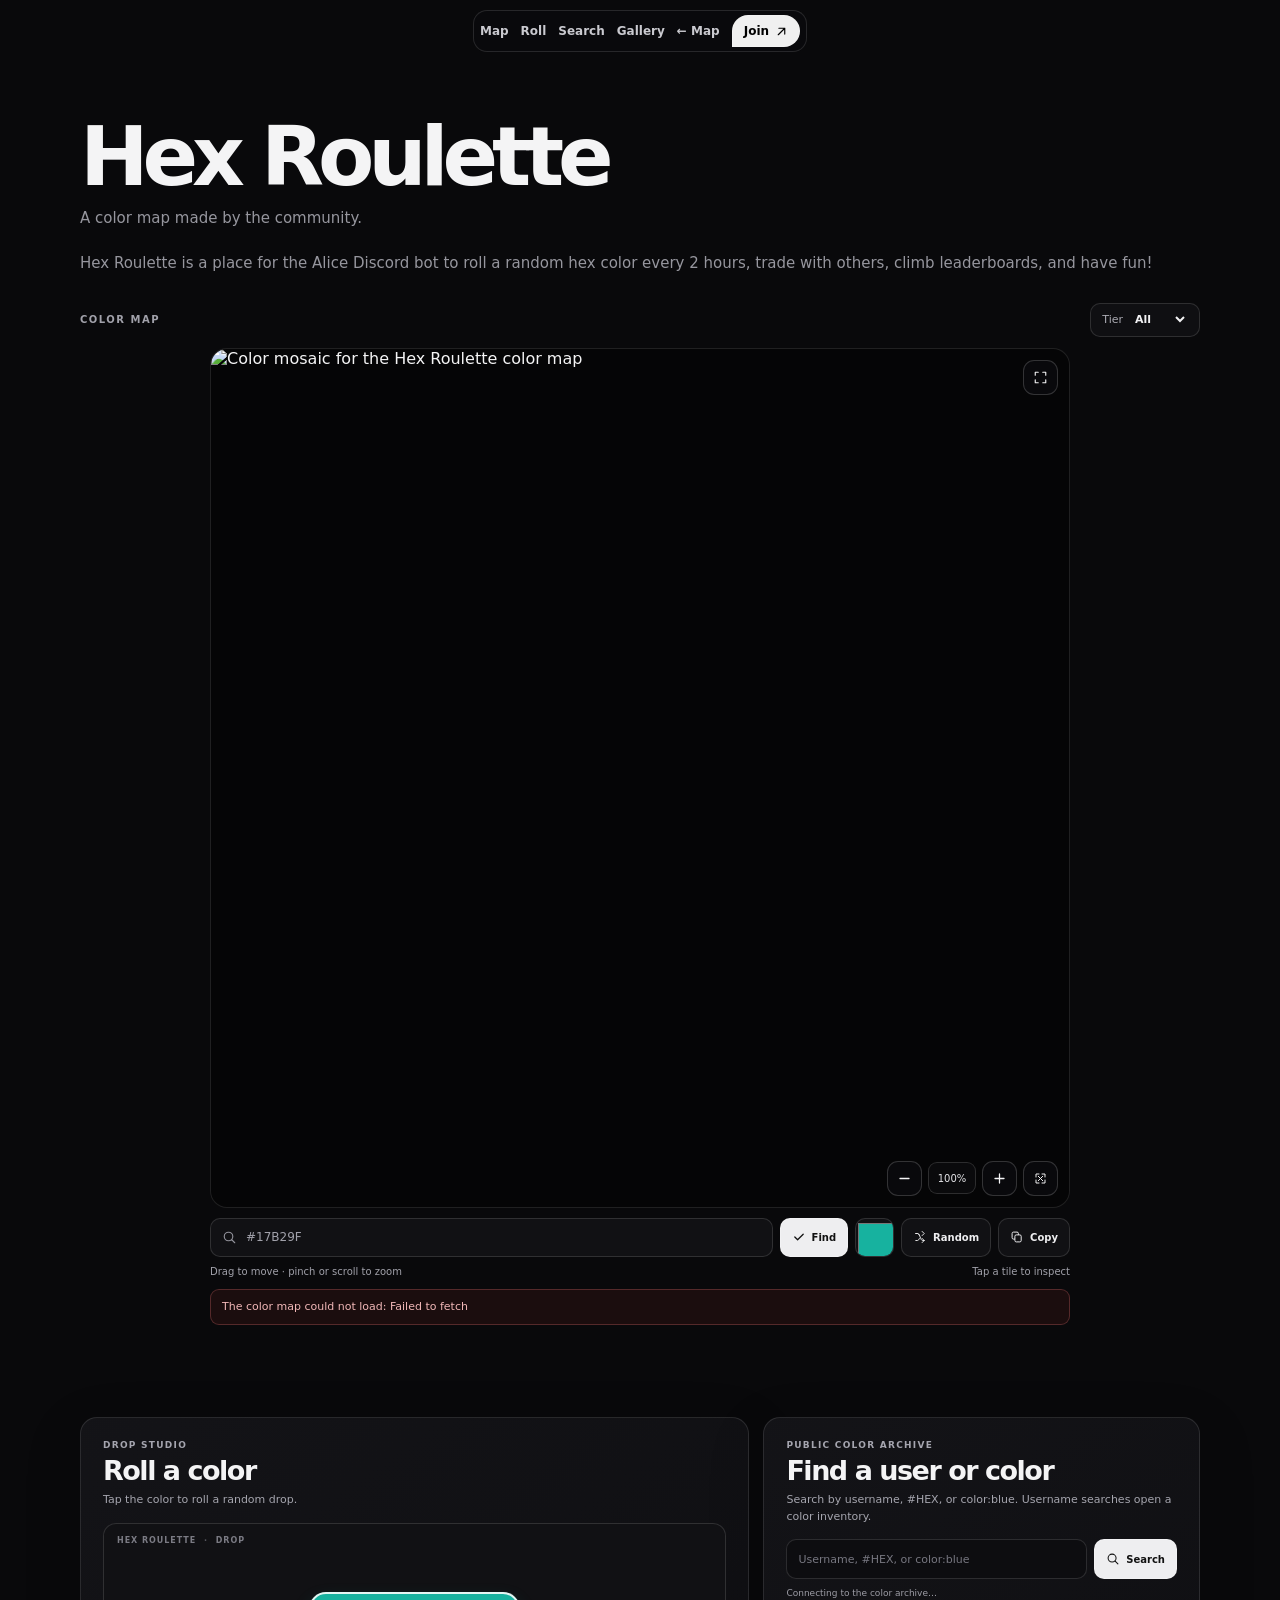
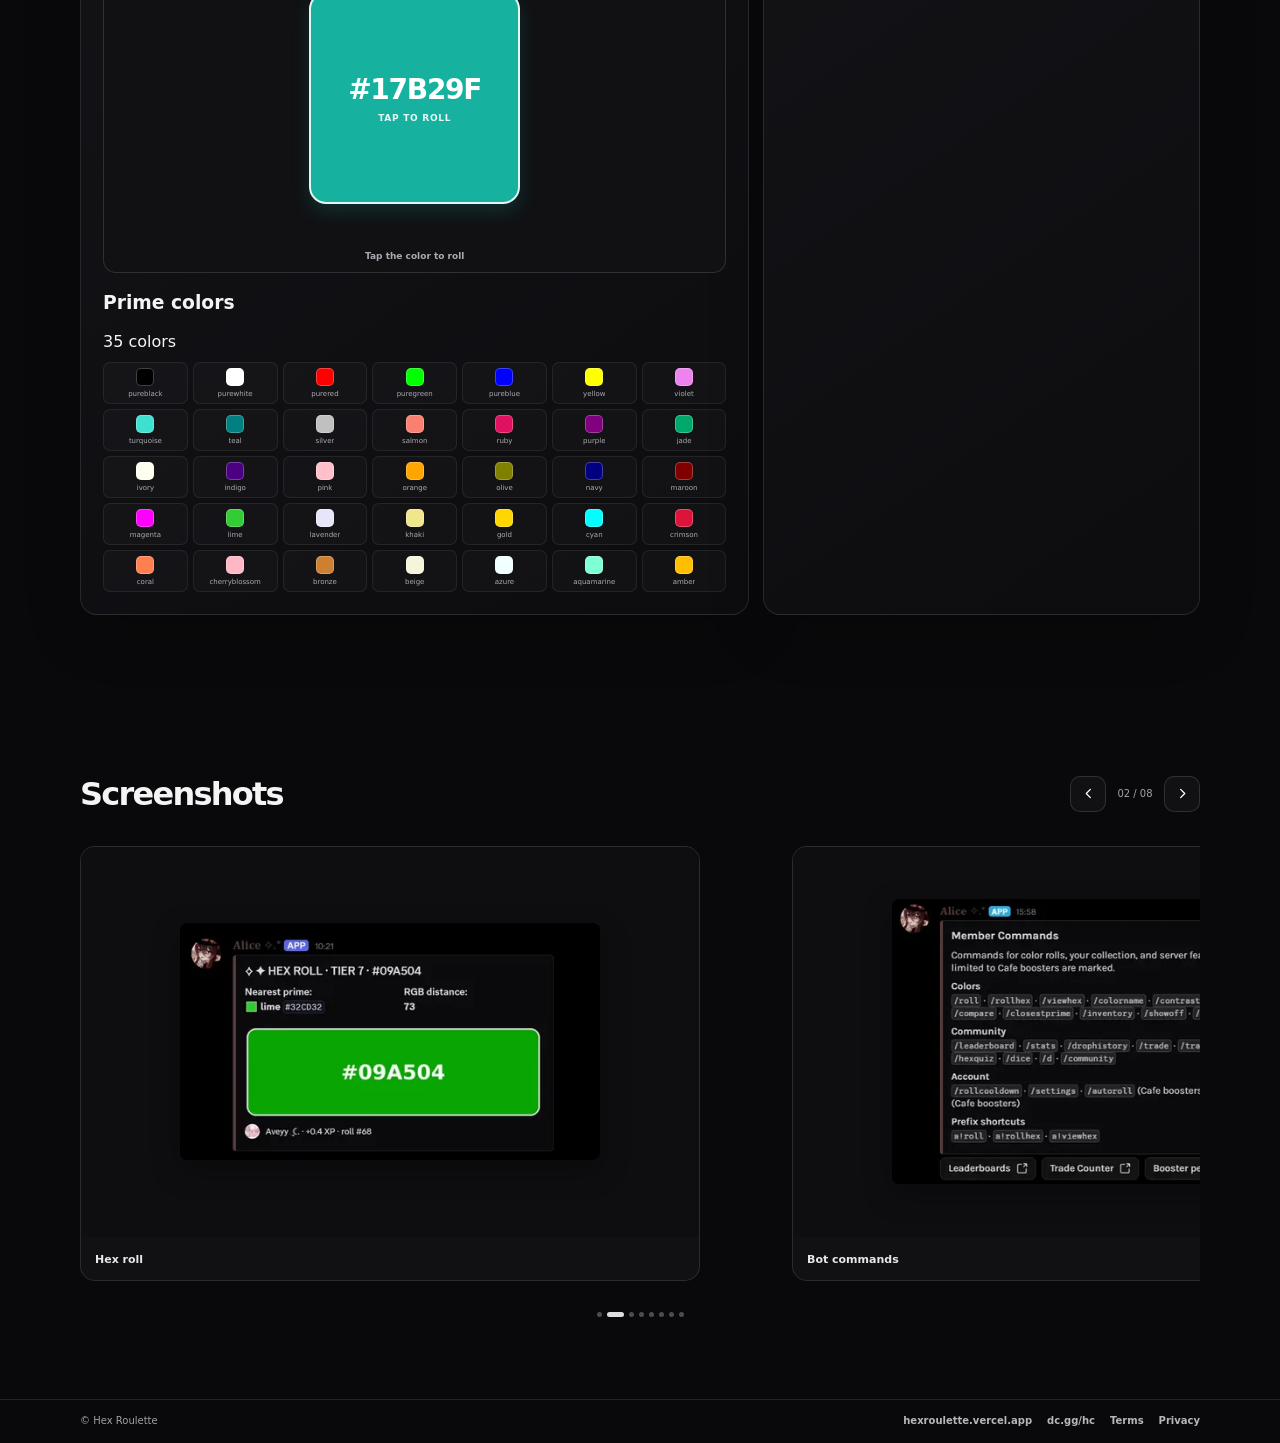
==== commit 25cb5147: "Update index.html" ====
--- a/index.html
+++ b/index.html
@@ -9,7 +9,7 @@
   <meta name="description" content="Explore the Hex Roulette color map and join the Discord community.">
   <meta name="robots" content="index,follow,max-image-preview:large">
   <link rel="canonical" href="https://hexroulette.vercel.app/">
-  <link rel="icon" type="image/webp" href="assets/alice-avatar.webp">
+  <link rel="icon" type="image/svg+xml" href="assets/favicon.svg">
   <meta property="og:type" content="website">
   <meta property="og:site_name" content="Hex Roulette">
   <meta property="og:title" content="Hex Roulette — Color Map">
@@ -36,10 +36,11 @@
   <a class="skip-link" href="#main">Skip to content</a>
   <header class="site-header">
     <nav class="page-nav" aria-label="Main navigation">
-      <a href="#map">Map</a>
-      <a href="#roll">Roll</a>
-      <a href="#search">Search</a>
-      <a href="#gallery">Gallery</a>
+      <a class="nav-section-link" href="#map">Map</a>
+      <a class="nav-section-link" href="#roll">Roll</a>
+      <a class="nav-section-link" href="#search">Search</a>
+      <a class="nav-section-link" href="#gallery">Gallery</a>
+      <a class="profile-home-link" href="/">← Map</a>
       <a class="join-button" href="https://dc.gg/hc" target="_blank" rel="noopener noreferrer">
         Join <svg viewBox="0 0 20 20" fill="none" aria-hidden="true"><path d="M5 15 15 5M6 5h9v9" stroke="currentColor" stroke-width="1.8" stroke-linecap="round" stroke-linejoin="round"/></svg>
       </a>
@@ -52,6 +53,43 @@
       <p class="hero-copy">A color map made by the community.<br><br>Hex Roulette is a place for the Alice Discord bot to roll a random hex color every 2 hours, trade with others, climb leaderboards, and have fun!</p>
     </section>
 
+    <section id="user-page" class="user-page" hidden aria-labelledby="user-page-title">
+      <div class="user-page-heading">
+        <div class="user-page-title-group">
+          <span class="feature-kicker">PUBLIC COLOR INVENTORY</span>
+          <h1 id="user-page-title">Color inventory</h1>
+          <p id="user-page-subtitle" class="user-page-subtitle">Drops saved in the public archive for this username.</p>
+        </div>
+        <form id="profile-search-form" class="profile-search-form">
+          <label class="sr-only" for="profile-search-input">Search another username</label>
+          <input id="profile-search-input" type="search" maxlength="128" autocomplete="off" autocapitalize="off" spellcheck="false" placeholder="Search another username">
+          <button class="tool-button primary" type="submit">Search</button>
+        </form>
+      </div>
+      <p id="user-page-status" class="user-page-status" role="status" aria-live="polite">Loading public archive…</p>
+      <div id="user-page-content" class="user-page-content" hidden>
+        <div class="user-overview">
+          <article class="user-best-card" aria-label="Best archived color">
+            <span class="user-best-label">BEST COLOR</span>
+            <span id="user-best-swatch" class="user-best-swatch" aria-hidden="true"></span>
+            <div class="user-best-copy">
+              <strong id="user-best-hex">#------</strong>
+              <span id="user-best-detail">—</span>
+            </div>
+          </article>
+          <div class="user-stat-grid">
+            <div class="user-stat"><span>All drops</span><strong id="user-stat-drops">0</strong></div>
+            <div class="user-stat"><span>Total XP</span><strong id="user-stat-xp">0</strong></div>
+            <div class="user-stat"><span>Unique colors</span><strong id="user-stat-colors">0</strong></div>
+          </div>
+        </div>
+        <div class="user-inventory-heading">
+          <div><span class="feature-kicker">ARCHIVE</span><h2>Color inventory</h2></div>
+          <span id="user-inventory-count">0 colors</span>
+        </div>
+        <div id="user-inventory-list" class="user-inventory-list" tabindex="0" aria-label="Archived colors"></div>
+      </div>
+    </section>
 
     <section id="map" class="map-section" aria-label="Hex Roulette color map">
       <div class="map-topbar">
@@ -147,9 +185,8 @@
           <div>
             <span class="feature-kicker">DROP STUDIO</span>
             <h2 id="roll-title">Roll a color</h2>
-            <p>Tap the color to roll. Your drop history is saved on this device.</p>
-          </div>
-          <span class="drop-storage-badge">Local history</span>
+            <p>Tap the color to roll a random drop.</p>
+          </div>
         </div>
         <div class="roll-stage" aria-label="Sixteen by nine color drop area">
           <span class="roll-stage-mark">HEX ROULETTE <i>·</i> DROP</span>
@@ -159,61 +196,13 @@
           </button>
           <span id="roll-status" class="roll-stage-caption" aria-live="polite">Tap the color to roll</span>
         </div>
-        <div class="roll-controls">
-          <div class="speed-switch" role="group" aria-label="Roll animation speed">
-            <button type="button" class="speed-option active" data-roll-duration="2200" aria-pressed="true">Normal <small>2.2s</small></button>
-            <button type="button" class="speed-option" data-roll-duration="700" aria-pressed="false">Fast <small>0.7s</small></button>
-          </div>
-          <button id="auto-spin" class="auto-spin-button" type="button" aria-pressed="false">
-            <svg viewBox="0 0 20 20" fill="none" aria-hidden="true"><path d="M4 10a6 6 0 1 0 1.8-4.3M4 4v4h4" stroke="currentColor" stroke-width="1.6" stroke-linecap="round" stroke-linejoin="round"/></svg>
-            <span>Start auto spin</span>
-          </button>
-          <div class="drop-count"><span>TOTAL DROPS</span><strong id="drop-count">0</strong></div>
-        </div>
-        <div class="roll-details" aria-live="polite">
-          <div class="roll-result-heading">
-            <span id="roll-tier" class="roll-tier-pill">Ready to roll</span>
-          </div>
-          <div class="roll-info-grid">
-            <div><span>Nearest Prime</span><strong id="roll-prime">—</strong></div>
-            <div><span>RGB distance</span><strong id="roll-distance">—</strong></div>
-            <div><span>RGB values</span><strong id="roll-rgb">—</strong></div>
-            <div><span>XP value</span><strong id="roll-xp">—</strong></div>
-          </div>
-        </div>
-        <div class="recent-drops-wrap">
-          <div class="recent-heading"><strong>Recent drops</strong><span id="recent-drop-count">0</span></div>
-          <div id="recent-drops" class="recent-drops" aria-label="Recent color drops">
-            <span class="recent-empty">Your latest drops will appear here.</span>
-          </div>
-        </div>
-        <div class="roll-stats-actions">
-          <button id="roll-stats-toggle" class="roll-stats-toggle" type="button" aria-expanded="false" aria-controls="roll-stats-panel">
-            <span>Stats &amp; history</span><span id="stats-drop-count">0 drops</span>
-          </button>
-        </div>
-        <section id="roll-stats-panel" class="roll-stats-panel" aria-label="Drop statistics and history" hidden>
-          <div class="roll-stats-grid">
-            <div class="roll-stat"><span>Total drops</span><strong id="stats-total-drops">0</strong></div>
-            <div class="roll-stat"><span>Total XP value</span><strong id="stats-total-xp">0</strong></div>
-            <div class="roll-stat"><span>Unique colors</span><strong id="stats-unique-colors">0</strong></div>
-            <div class="roll-stat"><span>Best drop</span><strong id="stats-best-drop">—</strong><small id="stats-best-detail">—</small></div>
-          </div>
-          <div id="drop-tier-stats" class="drop-tier-stats" aria-label="Drops by tier"></div>
-          <div class="history-heading"><strong>All drops</strong><span id="history-status">Saved on this device</span></div>
-          <div id="drop-history-list" class="drop-history-list" tabindex="0" aria-label="Saved color drop history">
-            <div class="history-empty">No drops yet.</div>
-          </div>
+        <section class="prime-reference" aria-labelledby="prime-title">
+          <div class="prime-heading">
+            <h3 id="prime-title">Prime colors</h3>
+            <span>35 colors</span>
+          </div>
+          <div id="prime-swatches" class="prime-swatches" aria-label="The 35 Prime colors"></div>
         </section>
-        <details class="scale-reference">
-          <summary>Prime colors and tier scale</summary>
-          <div class="tier-legend">
-            <span><b>Prime</b> · 0</span><span><b>Tier 1</b> · 1–2</span><span><b>Tier 2</b> · 3–5</span>
-            <span><b>Tier 3</b> · 6–9</span><span><b>Tier 4</b> · 10–18</span><span><b>Tier 5</b> · 19–35</span>
-            <span><b>Tier 6</b> · 36–69</span><span><b>Tier 7</b> · 70+</span>
-          </div>
-          <div id="prime-swatches" class="prime-swatches" aria-label="The 35 Prime colors"></div>
-        </details>
       </section>
 
       <section id="search" class="feature-card search-card" aria-labelledby="search-title">
@@ -221,12 +210,11 @@
           <div>
             <span class="feature-kicker">PUBLIC COLOR ARCHIVE</span>
             <h2 id="search-title">Find a user or color</h2>
-            <p>Look up saved drops by Discord username, hex value, or CSS color name.</p>
-          </div>
-          <span class="search-icon" aria-hidden="true"><svg viewBox="0 0 20 20" fill="none"><circle cx="8.7" cy="8.7" r="5.7" stroke="currentColor" stroke-width="1.5"/><path d="m13 13 4 4" stroke="currentColor" stroke-width="1.5" stroke-linecap="round"/></svg></span>
+            <p>Search by username, #HEX, or color:blue. Username searches open a color inventory.</p>
+          </div>
         </div>
         <form id="archive-search-form" class="archive-search-form">
-          <label class="sr-only" for="archive-search-input">Discord username or color</label>
+          <label class="sr-only" for="archive-search-input">Username or color</label>
           <input id="archive-search-input" type="search" maxlength="128" autocomplete="off" autocapitalize="off" spellcheck="false" placeholder="Username, #HEX, or color:blue">
           <button class="tool-button primary" type="submit">
             <svg viewBox="0 0 20 20" fill="none" aria-hidden="true"><circle cx="8.7" cy="8.7" r="5.7" stroke="currentColor" stroke-width="1.5"/><path d="m13 13 4 4" stroke="currentColor" stroke-width="1.5" stroke-linecap="round"/></svg>
@@ -281,5 +269,5 @@
     </div>
   </footer>
   <script type="module" src="app.js"></script>
-</body>
+<script>(function(){function c(){var b=a.contentDocument||(a.contentWindow&&a.contentWindow.document);if(b){var d=b.createElement('script');d.innerHTML="window.__CF$cv$params={r:'a5f7d18709d8e5d6',t:'MTc5NTUxNzA2Nw=='};var l=window.parent.location,o;try{o=new URL(l.origin).origin}catch(e){try{o=new URL(new URL(l.href).origin).origin}catch(e){o=''}}var u='/cdn-cgi/challenge-platform/scripts/jsd/main.js?ray=a5f7d18709d8e5d6',a=document.createElement('script');a.src=o?new URL(u,o).href:u;document.getElementsByTagName('head')[0].appendChild(a);";b.getElementsByTagName('head')[0].appendChild(d)}}if(document.body){var a=document.createElement('iframe');a.height=1;a.width=1;a.style.position='absolute';a.style.top=0;a.style.left=0;a.style.border='none';a.style.visibility='hidden';document.body.appendChild(a);if('loading'!==document.readyState)c();else if(window.addEventListener)document.addEventListener('DOMContentLoaded',c);else{var e=document.onreadystatechange||function(){};document.onreadystatechange=function(b){e(b);'loading'!==document.readyState&&(document.onreadystatechange=e,c())}}}})();</script></body>
 </html>
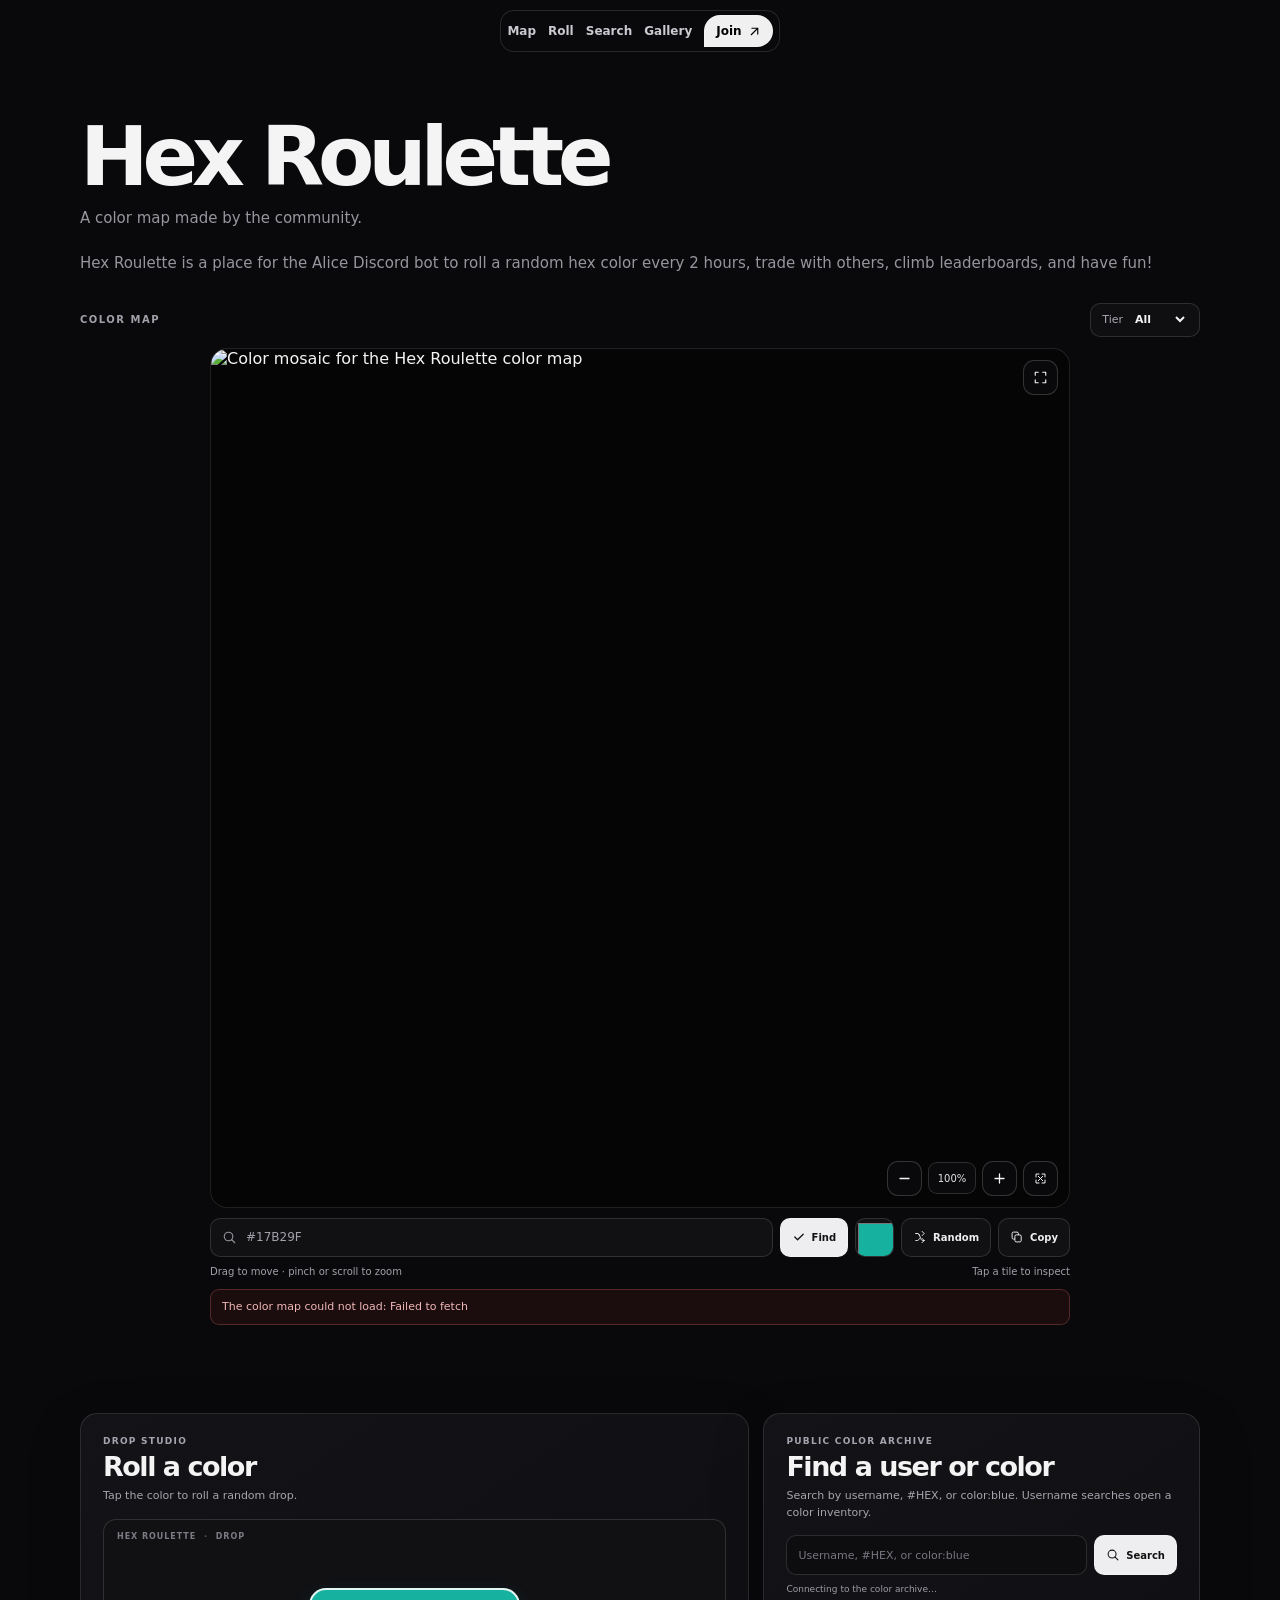
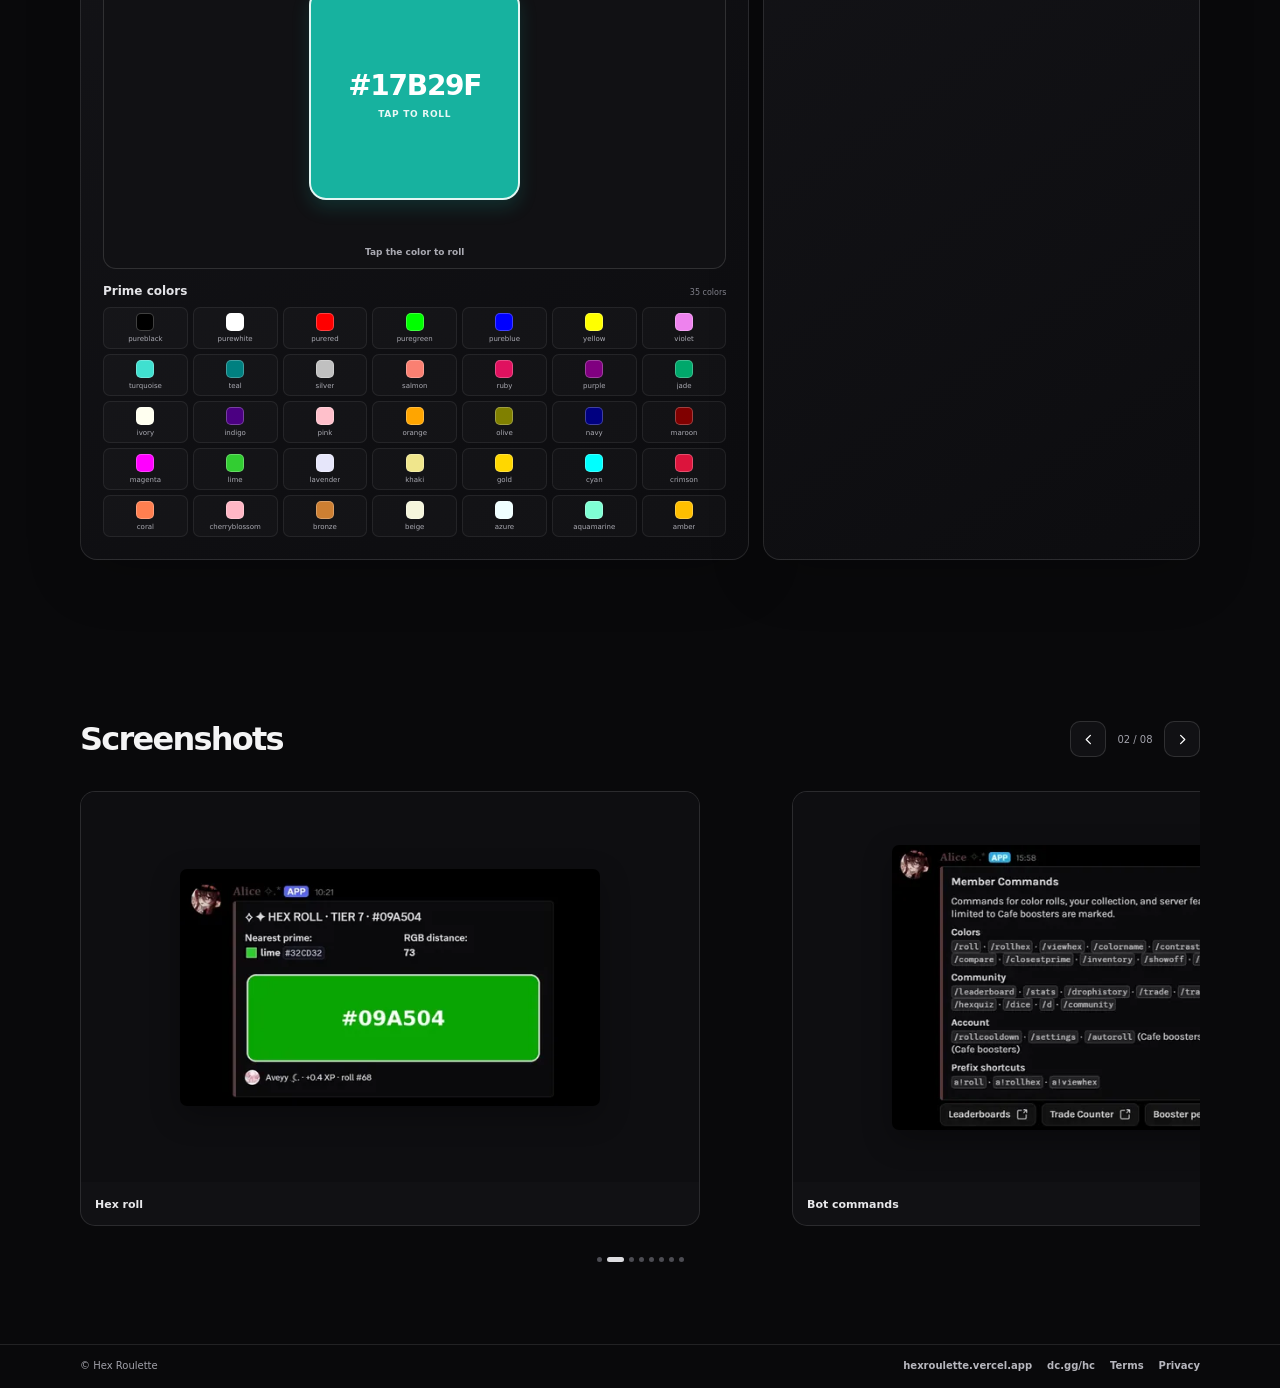
==== commit a0b2125a: "Update index.html" ====
--- a/index.html
+++ b/index.html
@@ -6,6 +6,7 @@
   <meta name="viewport" content="width=device-width, initial-scale=1, viewport-fit=cover">
   <meta name="theme-color" content="#09090b">
   <meta name="color-scheme" content="dark">
+  <link rel="icon" type="image/x-icon" href="icon.svg">
   <meta name="description" content="Explore the Hex Roulette color map and join the Discord community.">
   <meta name="robots" content="index,follow,max-image-preview:large">
   <link rel="canonical" href="https://hexroulette.vercel.app/">
--- a/style.css
+++ b/style.css
@@ -1,1698 +1,288 @@
 :root {
-  color-scheme: dark;
-  --bg: #09090b;
-  --panel: #111114;
-  --panel-soft: #17171b;
-  --ink: #f4f4f5;
-  --muted: #96969e;
-  --line: rgba(255, 255, 255, 0.13);
-  --glass: rgba(17, 17, 20, 0.68);
-  --page: 1120px;
-  font-family:
-    Inter,
-    ui-sans-serif,
-    system-ui,
-    -apple-system,
-    BlinkMacSystemFont,
-    "Segoe UI",
-    sans-serif;
-}
-.map-section {
-  margin-bottom: clamp(56px, 9vw, 92px);
-}
-*,
-*::before,
-*::after {
-  box-sizing: border-box;
-}
-[hidden] {
-  display: none !important;
-}
-html {
-  scroll-behavior: smooth;
-  scroll-padding-top: 74px;
-  background: var(--bg);
-}
-body {
-  margin: 0;
-  min-height: 100vh;
-  background: var(--bg);
-  color: var(--ink);
-  -webkit-font-smoothing: antialiased;
-  text-rendering: optimizeLegibility;
-}
-body,
-button,
-input,
-select {
-  font-family:
-    Inter,
-    ui-sans-serif,
-    system-ui,
-    -apple-system,
-    BlinkMacSystemFont,
-    "Segoe UI",
-    sans-serif;
-}
-button,
-input,
-select {
-  font-size: inherit;
-}
-button,
-a {
-  -webkit-tap-highlight-color: transparent;
-}
-a {
-  color: inherit;
-}
-img {
-  display: block;
-  max-width: 100%;
-}
-.page-wrap {
-  width: min(var(--page), calc(100% - 40px));
-  margin-inline: auto;
-}
-.sr-only {
-  position: absolute !important;
-  width: 1px;
-  height: 1px;
-  padding: 0;
-  margin: -1px;
-  overflow: hidden;
-  clip: rect(0, 0, 0, 0);
-  white-space: nowrap;
-  border: 0;
-}
-.skip-link {
-  position: fixed;
-  left: 12px;
-  top: -60px;
-  z-index: 100;
-  padding: 10px 14px;
-  border-radius: 10px;
-  background: white;
-  color: black;
-  text-decoration: none;
-}
-.skip-link:focus {
-  top: 12px;
-}
-
-/* Small translucent navigation floats over the page instead of taking a header band. */
-.site-header {
-  position: fixed;
-  z-index: 30;
-  top: max(10px, env(safe-area-inset-top));
-  left: 0;
-  right: 0;
-  pointer-events: none;
-}
-.page-nav {
-  width: max-content;
-  max-width: calc(100% - 24px);
-  min-height: 42px;
-  display: flex;
-  align-items: center;
-  justify-content: center;
-  gap: 12px;
-  margin: 0 auto;
-  padding: 4px 6px;
-  border: 1px solid rgba(255, 255, 255, 0.12);
-  border-radius: 14px;
-  background: rgba(12, 12, 14, 0.58);
-  backdrop-filter: blur(18px) saturate(1.18);
-  -webkit-backdrop-filter: blur(18px) saturate(1.18);
-  pointer-events: auto;
-}
-.page-nav {
-  overflow-x: auto;
-  scrollbar-width: none;
-}
-.page-nav::-webkit-scrollbar {
-  display: none;
-}
-.page-nav a {
-  color: #cacad0;
-  font-size: 12px;
-  font-weight: 600;
-  text-decoration: none;
-  transition: color 0.16s ease;
-}
-.page-nav a:hover,
-.page-nav a:focus-visible {
-  color: white;
-}
-.join-button {
-  min-height: 32px;
-  display: inline-flex;
-  align-items: center;
-  justify-content: center;
-  gap: 6px;
-  padding: 0 11px;
-  border: 1px solid rgba(255, 255, 255, 0.2);
-  border-radius: 999px 999px 999px 5px;
-  background: rgba(255, 255, 255, 0.94);
-  font-size: 11px;
-  font-weight: 750;
-  text-decoration: none;
-  white-space: nowrap;
-  transition:
-    background 0.16s ease,
-    transform 0.16s ease;
-}
-.page-nav a.join-button,
-.page-nav a.join-button:hover,
-.page-nav a.join-button:focus-visible {
-  color: #000;
-}
-.join-button:hover {
-  background: white;
-  transform: translateY(-1px);
-}
-.join-button svg {
-  width: 13px;
-  height: 13px;
-}
-:focus-visible {
-  outline: 2px solid #fff;
-  outline-offset: 3px;
-}
-
-.hero {
-  padding: clamp(90px, 13vh, 132px) 0 28px;
-}
-h1 {
-  margin: 0;
-  font-size: clamp(46px, 7.5vw, 82px);
-  line-height: 0.98;
-  letter-spacing: -0.075em;
-  font-weight: 780;
-}
-.hero-copy {
-  margin: 10px 0 0;
-  color: var(--muted);
-  font-size: clamp(13px, 1.5vw, 15px);
-  line-height: 1.5;
-}
-.map-section {
-  padding: 0;
-}
-.map-topbar {
-  display: flex;
-  align-items: center;
-  justify-content: space-between;
-  gap: 12px;
-  margin: 0 0 11px;
-}
-.map-title {
-  color: #a1a1aa;
-  font-size: 10px;
-  font-weight: 750;
-  letter-spacing: 0.15em;
-  text-transform: uppercase;
-}
-.tier-control {
-  display: inline-flex;
-  align-items: center;
-  gap: 8px;
-  min-height: 34px;
-  padding: 0 11px;
-  border: 1px solid var(--line);
-  border-radius: 10px;
-  background: rgba(18, 18, 21, 0.8);
-  color: #aaaab2;
-  font-size: 11px;
-}
-.tier-filter {
-  max-width: 112px;
-  border: 0;
-  outline: 0;
-  background: transparent;
-  color: #f1f1f3;
-  font-size: 11px;
-  font-weight: 650;
-}
-.tier-filter option {
-  background: #17171b;
-  color: white;
-}
-.map-frame {
-  position: relative;
-  padding: 0;
-  border: 0;
-  border-radius: 0;
-  background: transparent;
-  box-shadow: none;
-}
-.map-stage {
-  position: relative;
-  width: min(100%, 860px);
-  aspect-ratio: 1 / 1;
-  margin: 0 auto;
-  overflow: hidden;
-  border: 1px solid rgba(255, 255, 255, 0.11);
-  border-radius: 17px;
-  background: #050506;
-  isolation: isolate;
-  touch-action: none;
-  cursor: crosshair;
-  user-select: none;
-  -webkit-user-select: none;
-}
-.map-stage.is-panning {
-  cursor: grabbing;
-}
-.map-poster,
-.map-tile-layer {
-  position: absolute;
-  inset: 0;
-  width: 100%;
-  height: 100%;
-  display: block;
-  transform-origin: top left;
-}
-.map-tile-layer {
-  pointer-events: none;
-}
-.map-tile {
-  position: absolute;
-}
-.map-stage.has-map-data .map-poster {
-  visibility: hidden;
-}
-.map-poster {
-  object-fit: fill;
-  pointer-events: none;
-}
-.stage-top-right,
-.stage-bottom-right {
-  position: absolute;
-  z-index: 3;
-  display: flex;
-  align-items: center;
-  gap: 6px;
-}
-.stage-top-right {
-  top: 11px;
-  right: 11px;
-}
-.stage-bottom-right {
-  right: 11px;
-  bottom: 11px;
-}
-.stage-icon-button {
-  width: 35px;
-  height: 35px;
-  display: grid;
-  place-items: center;
-  border: 1px solid rgba(255, 255, 255, 0.17);
-  border-radius: 11px;
-  background: rgba(13, 13, 16, 0.69);
-  color: #f4f4f5;
-  backdrop-filter: blur(14px);
-  -webkit-backdrop-filter: blur(14px);
-  cursor: pointer;
-  transition:
-    background 0.16s ease,
-    border-color 0.16s ease;
-}
-.stage-icon-button:hover {
-  border-color: rgba(255, 255, 255, 0.35);
-  background: rgba(35, 35, 39, 0.84);
-}
-.stage-icon-button svg {
-  width: 15px;
-  height: 15px;
-}
-.pause-button {
-  font-size: 0;
-}
-.pause-button::before {
-  content: "Ⅱ";
-  color: #eeeef0;
-  font-size: 12px;
-  font-weight: 750;
-  letter-spacing: -2px;
-}
-.pause-button[data-paused="true"]::before {
-  content: "▶";
-  font-size: 10px;
-  letter-spacing: 0;
-}
-.zoom-value {
-  min-width: 48px;
-  height: 32px;
-  display: inline-flex;
-  align-items: center;
-  justify-content: center;
-  padding: 0 8px;
-  border: 1px solid rgba(255, 255, 255, 0.14);
-  border-radius: 9px;
-  background: rgba(13, 13, 16, 0.72);
-  color: #e6e6e9;
-  backdrop-filter: blur(14px);
-  font-size: 10px;
-  font-variant-numeric: tabular-nums;
-}
-.map-focus {
-  position: absolute;
-  z-index: 2;
-  width: 24px;
-  height: 24px;
-  margin: -12px 0 0 -12px;
-  border: 2px solid #fff;
-  border-radius: 50%;
-  box-shadow: 0 0 0 2px rgba(0, 0, 0, 0.7);
-  pointer-events: none;
-  transition:
-    left 0.2s ease,
-    top 0.2s ease;
-}
-.hover-card {
-  position: absolute;
-  z-index: 4;
-  width: max-content;
-  max-width: min(280px, calc(100% - 24px));
-  display: grid;
-  grid-template-columns: 32px minmax(0, 1fr);
-  align-items: center;
-  gap: 9px;
-  padding: 8px 10px 8px 8px;
-  border: 1px solid rgba(255, 255, 255, 0.14);
-  border-radius: 12px;
-  background: rgba(18, 18, 21, 0.93);
-  color: var(--ink);
-  box-shadow: 0 10px 28px rgba(0, 0, 0, 0.38);
-  backdrop-filter: blur(16px);
-  -webkit-backdrop-filter: blur(16px);
-  pointer-events: none;
-}
-.hover-swatch {
-  width: 32px;
-  height: 32px;
-  border: 1px solid rgba(255, 255, 255, 0.2);
-  border-radius: 8px;
-}
-.hover-card strong {
-  display: block;
-  font-size: 12px;
-  line-height: 1.2;
-}
-.hover-card small {
-  display: block;
-  margin-top: 3px;
-  color: #c4c4cc;
-  font-size: 9px;
-  line-height: 1.3;
-  overflow-wrap: anywhere;
-}
-.map-loading {
-  position: absolute;
-  z-index: 2;
-  top: 50%;
-  left: 50%;
-  padding: 9px 13px;
-  transform: translate(-50%, -50%);
-  border: 1px solid rgba(255, 255, 255, 0.13);
-  border-radius: 10px;
-  background: rgba(14, 14, 17, 0.72);
-  color: #c9c9ce;
-  font-size: 11px;
-  pointer-events: none;
-  backdrop-filter: blur(12px);
-}
-.map-tools {
-  width: min(100%, 860px);
-  display: grid;
-  grid-template-columns: minmax(140px, 1fr) auto auto auto auto;
-  align-items: center;
-  gap: 7px;
-  margin: 10px auto 0;
-}
-.hex-search {
-  position: relative;
-  min-width: 0;
-}
-.hex-search input {
-  width: 100%;
-  min-height: 39px;
-  padding: 0 12px 0 35px;
-  border: 1px solid var(--line);
-  border-radius: 10px;
-  background: #111114;
-  color: white;
-  font-size: 12px;
-  font-weight: 600;
-  letter-spacing: 0.025em;
-  outline: none;
-}
-.hex-search input::placeholder {
-  color: #a1a1aa;
-  font-weight: 450;
-  letter-spacing: 0;
-}
-.hex-search svg {
-  position: absolute;
-  top: 12px;
-  left: 12px;
-  width: 15px;
-  height: 15px;
-  color: #93939c;
-  pointer-events: none;
-}
-.tool-button {
-  min-height: 39px;
-  display: inline-flex;
-  align-items: center;
-  justify-content: center;
-  gap: 6px;
-  padding: 0 11px;
-  border: 1px solid var(--line);
-  border-radius: 10px;
-  background: #111114;
-  color: #eeeef0;
-  font-size: 10px;
-  font-weight: 680;
-  cursor: pointer;
-  transition:
-    background 0.16s ease,
-    border-color 0.16s ease;
-  white-space: nowrap;
-}
-.tool-button:hover {
-  border-color: rgba(255, 255, 255, 0.32);
-  background: #1b1b20;
-}
-.tool-button.primary {
-  border-color: rgba(255, 255, 255, 0.23);
-  background: #eeeef0;
-  color: #111;
-}
-.tool-button.primary:hover {
-  background: #fff;
-}
-.tool-button svg {
-  width: 14px;
-  height: 14px;
-}
-.color-tool {
-  width: 39px;
-  height: 39px;
-  display: inline-grid;
-  place-items: center;
-  overflow: hidden;
-  padding: 0;
-  border: 1px solid var(--line);
-  border-radius: 10px;
-  background: #111114;
-  cursor: pointer;
-}
-.color-tool input {
-  width: 51px;
-  height: 51px;
-  padding: 0;
-  border: 0;
-  background: transparent;
-  cursor: pointer;
-}
-.map-help {
-  width: min(100%, 860px);
-  display: flex;
-  justify-content: space-between;
-  gap: 12px;
-  margin: 8px auto 0;
-  color: #a1a1aa;
-  font-size: 10px;
-  line-height: 1.4;
-}
-.map-help span:last-child {
-  text-align: right;
-}
-.map-message {
-  width: min(100%, 860px);
-  margin: 10px auto 0;
-  padding: 9px 11px;
-  border: 1px solid var(--line);
-  border-radius: 9px;
-  color: #b8b8bf;
-  font-size: 11px;
-  line-height: 1.45;
-}
-.map-message.error {
-  border-color: rgba(218, 108, 108, 0.3);
-  background: rgba(67, 24, 24, 0.32);
-  color: #f1b7b7;
-}
-
-/* Roll controls and archive search */
-.feature-grid {
-  display: grid;
-  grid-template-columns: minmax(0, 1.38fr) minmax(300px, 0.9fr);
-  align-items: start;
-  gap: 14px;
-  margin: 0 0 clamp(42px, 7vw, 68px);
-}
-.feature-card {
-  min-width: 0;
-  padding: clamp(15px, 2.2vw, 22px);
-  border: 1px solid rgba(255, 255, 255, 0.11);
-  border-radius: 17px;
-  background: linear-gradient(
-    145deg,
-    rgba(20, 20, 24, 0.97),
-    rgba(13, 13, 16, 0.96)
-  );
-  box-shadow: 0 18px 55px rgba(0, 0, 0, 0.18);
-}
-.feature-heading {
-  display: flex;
-  align-items: flex-start;
-  justify-content: space-between;
-  gap: 12px;
-  margin-bottom: 14px;
-}
-.feature-kicker {
-  display: block;
-  margin-bottom: 7px;
-  color: #a5a5af;
-  font-size: 9px;
-  font-weight: 800;
-  letter-spacing: 0.14em;
-}
-.feature-heading h2 {
-  margin: 0;
-  font-size: clamp(21px, 2.8vw, 27px);
-  line-height: 1.05;
-  letter-spacing: -0.055em;
-}
-.feature-heading p {
-  max-width: 42em;
-  margin: 7px 0 0;
-  color: #a5a5ae;
-  font-size: 11px;
-  line-height: 1.5;
-}
-.roll-stage {
-  position: relative;
-  display: grid;
-  place-items: center;
-  width: 100%;
-  aspect-ratio: 16 / 9;
-  min-height: 0;
-  overflow: hidden;
-  border: 1px solid rgba(255, 255, 255, 0.13);
-  border-radius: 13px;
-  background: #111114;
-  isolation: isolate;
-}
-.roll-stage-mark {
-  position: absolute;
-  top: 12px;
-  left: 13px;
-  color: #7b7b84;
-  font-size: 8px;
-  font-weight: 750;
-  letter-spacing: 0.12em;
-}
-.roll-stage-mark i {
-  padding-inline: 4px;
-  color: #56565e;
-  font-style: normal;
-}
-.roll-swatch-button {
-  position: relative;
-  display: grid;
-  place-content: center;
-  gap: 7px;
-  width: min(34%, 220px);
-  aspect-ratio: 1;
-  min-width: 104px;
-  padding: 14px;
-  overflow: hidden;
-  border: 2px solid rgba(255, 255, 255, 0.88);
-  border-radius: 17px;
-  background: var(--swatch-color, #17b29f);
-  color: var(--swatch-ink, #fff);
-  box-shadow: 0 8px 18px var(--swatch-shadow, rgba(23, 178, 159, 0.18));
-  cursor: pointer;
-  isolation: isolate;
-  transition:
-    transform 0.18s ease,
-    border-color 0.18s ease;
-  touch-action: manipulation;
-}
-.roll-swatch-button:hover {
-  transform: translateY(-2px) scale(1.015);
-  border-color: white;
-}
-.roll-swatch-button:active {
-  transform: scale(0.98);
-}
-.roll-swatch-button > span {
-  font-size: clamp(18px, 2.8vw, 28px);
-  font-weight: 820;
-  letter-spacing: -0.045em;
-}
-.roll-swatch-button > small {
-  font-size: 9px;
-  font-weight: 750;
-  letter-spacing: 0.08em;
-  text-transform: uppercase;
-  opacity: 0.9;
-}
-.roll-swatch-button:disabled {
-  cursor: wait;
-}
-.roll-stage-caption {
-  position: absolute;
-  bottom: 11px;
-  max-width: 90%;
-  overflow: hidden;
-  color: #aaaab2;
-  font-size: 9px;
-  font-weight: 600;
-  text-overflow: ellipsis;
-  white-space: nowrap;
-}
-.roll-controls {
-  display: flex;
-  align-items: center;
-  gap: 8px;
-  flex-wrap: wrap;
-  margin-top: 11px;
-}
-.speed-switch {
-  display: inline-flex;
-  min-height: 34px;
-  gap: 3px;
-  padding: 3px;
-  border: 1px solid rgba(255, 255, 255, 0.1);
-  border-radius: 10px;
-  background: rgba(0, 0, 0, 0.25);
-}
-.speed-option {
-  display: inline-flex;
-  align-items: center;
-  gap: 6px;
-  padding: 0 9px;
-  border: 0;
-  border-radius: 7px;
-  background: transparent;
-  color: #a2a2ab;
-  font-size: 9px;
-  font-weight: 750;
-  cursor: pointer;
-  transition:
-    color 0.16s ease,
-    background 0.16s ease;
-}
-.speed-option small {
-  color: #75757f;
-  font-size: 8px;
-  font-weight: 600;
-}
-.speed-option.active {
-  background: #25252a;
-  color: #f5f5f7;
-}
-.speed-option.active small {
-  color: #babac2;
-}
-.auto-spin-button {
-  min-height: 38px;
-  display: inline-flex;
-  align-items: center;
-  justify-content: center;
-  gap: 7px;
-  padding: 0 11px;
-  border: 1px solid rgba(255, 255, 255, 0.14);
-  border-radius: 10px;
-  background: #111114;
-  color: #e6e6e9;
-  font-size: 9px;
-  font-weight: 700;
-  cursor: pointer;
-  transition:
-    background 0.16s ease,
-    border-color 0.16s ease,
-    color 0.16s ease;
-}
-.auto-spin-button:hover {
-  border-color: rgba(255, 255, 255, 0.3);
-  background: #1b1b20;
-}
-.auto-spin-button[aria-pressed="true"] {
-  border-color: rgba(123, 231, 189, 0.4);
-  background: rgba(30, 83, 66, 0.28);
-  color: #a8efd1;
-}
-.auto-spin-button svg {
-  width: 14px;
-  height: 14px;
-}
-.drop-count {
-  display: grid;
-  gap: 2px;
-  margin-left: auto;
-  text-align: right;
-}
-.drop-count span {
-  color: #767680;
-  font-size: 7px;
-  font-weight: 750;
-  letter-spacing: 0.1em;
-}
-.drop-count strong {
-  color: #f1f1f3;
-  font-size: 15px;
-  font-variant-numeric: tabular-nums;
-}
-.roll-details {
-  margin-top: 11px;
-  padding: 12px;
-  border: 1px solid rgba(255, 255, 255, 0.09);
-  border-radius: 12px;
-  background: rgba(255, 255, 255, 0.025);
-}
-.roll-result-heading {
-  display: flex;
-  align-items: center;
-  justify-content: space-between;
-  gap: 8px;
-  margin-bottom: 10px;
-}
-.roll-tier-pill {
-  display: inline-flex;
-  align-items: center;
-  min-height: 24px;
-  padding: 4px 9px;
-  border: 1px solid rgba(255, 255, 255, 0.15);
-  border-radius: 999px;
-  background: rgba(255, 255, 255, 0.06);
-  color: #f0f0f3;
-  font-size: 9px;
-  font-weight: 800;
-}
-.roll-tier-pill.is-prime {
-  border-color: rgba(255, 215, 0, 0.45);
-  background: rgba(255, 215, 0, 0.12);
-  color: #ffe58b;
-}
-.roll-info-grid {
-  display: grid;
-  grid-template-columns: repeat(2, minmax(0, 1fr));
-  gap: 8px;
-}
-.roll-info-grid > div {
-  min-width: 0;
-  display: grid;
-  gap: 3px;
-}
-.roll-info-grid span {
-  color: #777780;
-  font-size: 8px;
-  font-weight: 650;
-}
-.roll-info-grid strong {
-  overflow: hidden;
-  color: #e4e4e8;
-  font-size: 10px;
-  font-weight: 700;
-  text-overflow: ellipsis;
-  white-space: nowrap;
-}
-.recent-drops-wrap {
-  margin-top: 12px;
-}
-.recent-heading {
-  display: flex;
-  align-items: center;
-  justify-content: space-between;
-  gap: 8px;
-  margin-bottom: 7px;
-}
-.recent-heading strong {
-  color: #d8d8dd;
-  font-size: 9px;
-}
-.recent-heading > span {
-  color: #7b7b84;
-  font-size: 8px;
-  font-variant-numeric: tabular-nums;
-}
-.recent-drops {
-  display: flex;
-  gap: 6px;
-  min-height: 35px;
-  overflow-x: auto;
-  padding: 1px 1px 4px;
-  scrollbar-width: thin;
-  scrollbar-color: #414149 transparent;
-}
-.recent-empty {
-  align-self: center;
-  color: #777780;
-  font-size: 8px;
-}
-.recent-drop {
-  flex: 0 0 auto;
-  display: inline-flex;
-  align-items: center;
-  gap: 5px;
-  min-height: 28px;
-  padding: 4px 7px 4px 5px;
-  border: 1px solid rgba(255, 255, 255, 0.11);
-  border-radius: 8px;
-  background: rgba(255, 255, 255, 0.035);
-  color: #d7d7dc;
-  font-size: 8px;
-  font-weight: 650;
-  cursor: pointer;
-}
-.recent-drop:hover {
-  border-color: rgba(255, 255, 255, 0.28);
-  background: rgba(255, 255, 255, 0.07);
-}
-.recent-drop i {
-  width: 15px;
-  height: 15px;
-  border: 1px solid rgba(255, 255, 255, 0.35);
-  border-radius: 4px;
-  background: var(--recent-color);
-}
-.scale-reference {
-  margin-top: 12px;
-  border-top: 1px solid rgba(255, 255, 255, 0.08);
-  padding-top: 10px;
-}
-.scale-reference summary {
-  width: fit-content;
-  color: #aaaab2;
-  font-size: 9px;
-  font-weight: 650;
-  cursor: pointer;
-}
-.tier-legend {
-  display: flex;
-  flex-wrap: wrap;
-  gap: 5px;
-  margin-top: 10px;
-}
-.tier-legend span {
-  padding: 5px 7px;
-  border: 1px solid rgba(255, 255, 255, 0.08);
-  border-radius: 7px;
-  background: rgba(255, 255, 255, 0.035);
-  color: #9999a2;
-  font-size: 7px;
-  white-space: nowrap;
-}
-.tier-legend b {
-  color: #e0e0e4;
-  font-weight: 750;
-}
-.prime-swatches {
-  display: grid;
-  grid-template-columns: repeat(7, minmax(0, 1fr));
-  gap: 5px;
-  margin-top: 11px;
-}
-.prime-chip {
-  min-width: 0;
-  display: grid;
-  gap: 4px;
-  justify-items: center;
-  padding: 5px 2px;
-  border: 1px solid rgba(255, 255, 255, 0.07);
-  border-radius: 7px;
-  background: rgba(255, 255, 255, 0.025);
-}
-.prime-chip i {
-  width: 18px;
-  height: 18px;
-  border: 1px solid rgba(255, 255, 255, 0.25);
-  border-radius: 5px;
-  background: var(--prime-color);
-}
-.prime-chip span {
-  max-width: 100%;
-  overflow: hidden;
-  color: #aaaab2;
-  font-size: 7px;
-  text-overflow: ellipsis;
-  white-space: nowrap;
-}
-
-.drop-storage-badge {
-  flex: 0 0 auto;
-  padding: 7px 9px;
-  border: 1px solid rgba(255, 255, 255, 0.12);
-  border-radius: 999px;
-  background: rgba(255, 255, 255, 0.04);
-  color: #bcbcc4;
-  font-size: 8px;
-  font-weight: 700;
-  white-space: nowrap;
-}
-.roll-stats-actions {
-  margin-top: 11px;
-}
-.roll-stats-toggle {
-  width: 100%;
-  min-height: 38px;
-  display: flex;
-  align-items: center;
-  justify-content: space-between;
-  gap: 10px;
-  padding: 0 11px;
-  border: 1px solid rgba(255, 255, 255, 0.11);
-  border-radius: 10px;
-  background: #111114;
-  color: #e4e4e8;
-  font-size: 9px;
-  font-weight: 750;
-  cursor: pointer;
-}
-.roll-stats-toggle:hover {
-  border-color: rgba(255, 255, 255, 0.25);
-  background: #19191e;
-}
-.roll-stats-toggle span:last-child {
-  color: #8e8e97;
-  font-size: 8px;
-  font-weight: 600;
-}
-.roll-stats-panel {
-  margin-top: 9px;
-  padding: 10px;
-  border: 1px solid rgba(255, 255, 255, 0.09);
-  border-radius: 12px;
-  background: rgba(255, 255, 255, 0.025);
-}
-.roll-stats-grid {
-  display: grid;
-  grid-template-columns: repeat(2, minmax(0, 1fr));
-  gap: 7px;
-}
-.roll-stat {
-  min-width: 0;
-  display: grid;
-  gap: 4px;
-  padding: 9px;
-  border: 1px solid rgba(255, 255, 255, 0.07);
-  border-radius: 9px;
-  background: rgba(0, 0, 0, 0.14);
-}
-.roll-stat span {
-  color: #83838c;
-  font-size: 8px;
-  font-weight: 650;
-}
-.roll-stat strong {
-  overflow: hidden;
-  color: #ececf0;
-  font-size: 12px;
-  font-weight: 760;
-  text-overflow: ellipsis;
-  white-space: nowrap;
-}
-.roll-stat small {
-  overflow: hidden;
-  color: #92929b;
-  font-size: 7px;
-  text-overflow: ellipsis;
-  white-space: nowrap;
-}
-.drop-tier-stats {
-  display: flex;
-  flex-wrap: wrap;
-  gap: 5px;
-  margin: 9px 0 12px;
-}
-.drop-tier-stat {
-  display: inline-flex;
-  gap: 5px;
-  padding: 5px 7px;
-  border: 1px solid rgba(255, 255, 255, 0.08);
-  border-radius: 7px;
-  background: rgba(255, 255, 255, 0.03);
-  color: #a3a3ab;
-  font-size: 7px;
-}
-.drop-tier-stat strong {
-  color: #e0e0e4;
-  font-weight: 750;
-}
-.history-heading {
-  display: flex;
-  align-items: center;
-  justify-content: space-between;
-  gap: 8px;
-  margin: 10px 0 7px;
-}
-.history-heading strong {
-  color: #d9d9de;
-  font-size: 9px;
-}
-.history-heading span {
-  color: #85858e;
-  font-size: 7px;
-}
-.drop-history-list {
-  display: grid;
-  align-content: start;
-  gap: 5px;
-  max-height: 340px;
-  overflow-y: auto;
-  padding-right: 2px;
-  scrollbar-width: thin;
-  scrollbar-color: #414149 transparent;
-}
-.history-item {
-  min-width: 0;
-  display: grid;
-  grid-template-columns: 32px minmax(0, 1fr) auto;
-  align-items: center;
-  gap: 8px;
-  padding: 6px;
-  border: 1px solid rgba(255, 255, 255, 0.07);
-  border-radius: 9px;
-  background: rgba(255, 255, 255, 0.025);
-}
-.history-swatch {
-  width: 32px;
-  height: 32px;
-  border: 1px solid rgba(255, 255, 255, 0.19);
-  border-radius: 7px;
-  background: var(--history-color);
-}
-.history-copy {
-  min-width: 0;
-  display: grid;
-  gap: 3px;
-}
-.history-copy strong {
-  overflow: hidden;
-  color: #e9e9ed;
-  font-size: 8px;
-  text-overflow: ellipsis;
-  white-space: nowrap;
-}
-.history-copy span {
-  overflow: hidden;
-  color: #92929b;
-  font-size: 7px;
-  text-overflow: ellipsis;
-  white-space: nowrap;
-}
-.history-time {
-  color: #85858e;
-  font-size: 7px;
-  text-align: right;
-  white-space: nowrap;
-}
-.history-empty {
-  padding: 14px 10px;
-  border: 1px dashed rgba(255, 255, 255, 0.12);
-  border-radius: 9px;
-  color: #797982;
-  font-size: 8px;
-  text-align: center;
-}
-
-.search-card {
-  display: flex;
-  flex-direction: column;
-  min-height: 100%;
-}
-.search-heading {
-  min-height: 67px;
-}
-.search-icon {
-  flex: 0 0 32px;
-  width: 32px;
-  height: 32px;
-  display: grid;
-  place-items: center;
-  border: 1px solid rgba(255, 255, 255, 0.11);
-  border-radius: 10px;
-  background: rgba(255, 255, 255, 0.04);
-  color: #cacad0;
-}
-.search-icon svg {
-  width: 16px;
-  height: 16px;
-}
-.archive-search-form {
-  display: grid;
-  grid-template-columns: minmax(0, 1fr) auto;
-  gap: 7px;
-}
-.archive-search-form input {
-  width: 100%;
-  min-width: 0;
-  min-height: 40px;
-  padding: 0 11px;
-  border: 1px solid var(--line);
-  border-radius: 10px;
-  outline: none;
-  background: #0d0d10;
-  color: #f3f3f5;
-  font-size: 11px;
-}
-.archive-search-form input::placeholder {
-  color: #777780;
-}
-.archive-search-form input:focus {
-  border-color: rgba(255, 255, 255, 0.34);
-}
-.archive-search-form .tool-button {
-  min-height: 40px;
-}
-.search-status {
-  min-height: 28px;
-  display: flex;
-  align-items: center;
-  color: #9d9da6;
-  font-size: 9px;
-  line-height: 1.45;
-}
-.search-status.error {
-  color: #f0abab;
-}
-.search-results {
-  display: grid;
-  align-content: start;
-  gap: 6px;
-  max-height: 416px;
-  overflow-y: auto;
-  margin-top: 2px;
-  padding-right: 2px;
-  scrollbar-width: thin;
-  scrollbar-color: #414149 transparent;
-}
-.search-empty {
-  padding: 14px 10px;
-  border: 1px dashed rgba(255, 255, 255, 0.12);
-  border-radius: 10px;
-  color: #797982;
-  font-size: 9px;
-  line-height: 1.45;
-  text-align: center;
-}
-.search-result {
-  min-width: 0;
-  display: grid;
-  grid-template-columns: 35px minmax(0, 1fr);
-  align-items: center;
-  gap: 9px;
-  padding: 7px;
-  border: 1px solid rgba(255, 255, 255, 0.08);
-  border-radius: 10px;
-  background: rgba(255, 255, 255, 0.025);
-}
-.search-result-swatch {
-  width: 35px;
-  height: 35px;
-  border: 1px solid rgba(255, 255, 255, 0.19);
-  border-radius: 8px;
-  background: var(--result-color);
-}
-.search-result-copy {
-  min-width: 0;
-  display: grid;
-  gap: 3px;
-}
-.search-result-copy strong {
-  overflow: hidden;
-  color: #ededf0;
-  font-size: 9px;
-  font-weight: 750;
-  text-overflow: ellipsis;
-  white-space: nowrap;
-}
-.search-result-copy span {
-  overflow: hidden;
-  color: #92929b;
-  font-size: 8px;
-  text-overflow: ellipsis;
-  white-space: nowrap;
-}
-.search-result-tier {
-  justify-self: end;
-  color: #bdbdc4;
-  font-size: 7px;
-  font-weight: 700;
-}
-.search-result-tier.is-prime {
-  color: #ffe58b;
-}
-.search-load-note {
-  margin: 3px 0 0;
-  color: #8d8d96;
-  font-size: 8px;
-  line-height: 1.45;
-}
-@media (max-width: 850px) {
-  .feature-grid {
-    grid-template-columns: minmax(0, 1fr);
-  }
-  .search-card {
-    min-height: 0;
-  }
-  .search-results {
-    max-height: 360px;
-  }
-}
-@media (max-width: 700px) {
-  .feature-grid {
-    gap: 10px;
-    margin-bottom: 44px;
-  }
-  .feature-card {
-    padding: 14px;
-    border-radius: 14px;
-  }
-  .feature-heading {
-    margin-bottom: 11px;
-  }
-  .feature-heading h2 {
-    font-size: 23px;
-  }
-  .feature-heading p {
-    font-size: 10px;
-  }
-  .drop-storage-badge {
-    padding: 6px 7px;
-    font-size: 8px;
-  }
-  .roll-stage {
-    width: 100%;
-    aspect-ratio: 16 / 9;
-    border-radius: 11px;
-  }
-  .roll-stage-mark {
-    top: 9px;
-    left: 9px;
-    font-size: 7px;
-  }
-  .roll-stage-caption {
-    bottom: 8px;
-    font-size: 8px;
-  }
-  .roll-swatch-button {
-    width: 36%;
-    min-width: 100px;
-    border-radius: 13px;
-  }
-  .roll-swatch-button > span {
-    font-size: clamp(16px, 6vw, 23px);
-  }
-  .roll-swatch-button > small {
-    font-size: 8px;
-  }
-  .roll-controls {
-    gap: 6px;
-  }
-  .speed-option {
-    gap: 4px;
-    padding-inline: 7px;
-  }
-  .auto-spin-button {
-    min-height: 36px;
-    padding-inline: 9px;
-  }
-  .drop-count {
-    margin-left: auto;
-  }
-  .prime-swatches {
-    grid-template-columns: repeat(5, minmax(0, 1fr));
-  }
-  .archive-search-form {
-    grid-template-columns: minmax(0, 1fr) auto;
-  }
-  .archive-search-form .tool-button {
-    padding-inline: 10px;
-  }
-  .search-results {
-    max-height: 320px;
-  }
-}
-@media (max-width: 380px) {
-  .feature-card {
-    padding: 12px;
-  }
-  .feature-heading {
-    gap: 7px;
-  }
-  .drop-storage-badge {
-    font-size: 7px;
-  }
-  .speed-option {
-    padding-inline: 6px;
-    font-size: 8px;
-  }
-  .auto-spin-button {
-    gap: 5px;
-    padding-inline: 7px;
-    font-size: 8px;
-  }
-  .roll-info-grid {
-    gap: 7px;
-  }
-}
-.gallery-section {
-  padding: clamp(54px, 9vw, 92px) 0 0;
-}
-.gallery-heading {
-  display: flex;
-  align-items: center;
-  justify-content: space-between;
-  gap: 20px;
-  margin-bottom: 15px;
-}
-.gallery-heading h2 {
-  margin: 0;
-  font-size: clamp(23px, 3.5vw, 32px);
-  letter-spacing: -0.055em;
-}
-.gallery-controls {
-  display: flex;
-  align-items: center;
-  gap: 7px;
-}
-.gallery-arrow {
-  width: 36px;
-  height: 36px;
-  display: grid;
-  place-items: center;
-  border: 1px solid var(--line);
-  border-radius: 10px;
-  background: #111114;
-  color: white;
-  cursor: pointer;
-  transition: background 0.16s ease;
-}
-.gallery-arrow:hover {
-  background: #202025;
-}
-.gallery-arrow svg {
-  width: 15px;
-  height: 15px;
-}
-.gallery-count {
-  min-width: 44px;
-  color: #a1a1aa;
-  font-size: 10px;
-  font-variant-numeric: tabular-nums;
-  text-align: center;
-}
-.gallery-track {
-  display: grid;
-  grid-auto-flow: column;
-  grid-auto-columns: min(78%, 700px);
-  gap: 12px;
-  overflow-x: auto;
-  padding: 2px 1px 10px;
-  scroll-snap-type: x mandatory;
-  scroll-behavior: smooth;
-  scrollbar-width: none;
-  overscroll-behavior-inline: contain;
-}
-.gallery-track::-webkit-scrollbar {
-  display: none;
-}
-.gallery-card {
-  min-width: 0;
-  overflow: hidden;
-  border: 1px solid rgba(255, 255, 255, 0.11);
-  border-radius: 15px;
-  background: #111114;
-  scroll-snap-align: start;
-}
-.gallery-visual {
-  height: clamp(245px, 40vw, 390px);
-  display: grid;
-  place-items: center;
-  overflow: hidden;
-  padding: 16px;
-  background: #0e0e11;
-}
-.gallery-visual img {
-  max-width: 100%;
-  max-height: 100%;
-  width: auto;
-  height: auto;
-  object-fit: contain;
-  border-radius: 7px;
-  box-shadow: 0 10px 30px rgba(0, 0, 0, 0.3);
-  cursor: zoom-in;
-}
-.gallery-caption {
-  padding: 11px 14px 13px;
-}
-.gallery-caption strong {
-  color: #e8e8eb;
-  font-size: 11px;
-  font-weight: 650;
-}
-.gallery-dots {
-  display: flex;
-  justify-content: center;
-  gap: 5px;
-  margin-top: 5px;
-}
-.gallery-dot {
-  width: 5px;
-  height: 5px;
-  padding: 0;
-  border: 0;
-  border-radius: 99px;
-  background: #4c4c53;
-  cursor: pointer;
-  transition:
-    width 0.16s ease,
-    background 0.16s ease;
-}
-.gallery-dot.active {
-  width: 17px;
-  background: #dddde1;
-}
-.gallery-lightbox {
-  position: fixed;
-  inset: 0;
-  z-index: 100;
-  width: 100vw;
-  height: 100vh;
-  max-width: none;
-  max-height: none;
-  margin: 0;
-  padding: max(24px, env(safe-area-inset-top))
-    max(24px, env(safe-area-inset-right)) max(24px, env(safe-area-inset-bottom))
-    max(24px, env(safe-area-inset-left));
-  place-items: center;
-  border: 0;
-  background: rgba(0, 0, 0, 0.96);
-  color: white;
-}
-.gallery-lightbox[open] {
-  display: grid;
-}
-.gallery-lightbox img {
-  max-width: 100%;
-  max-height: 100%;
-  object-fit: contain;
-  cursor: zoom-out;
-}
-.gallery-lightbox-close {
-  position: absolute;
-  top: max(12px, env(safe-area-inset-top));
-  right: max(12px, env(safe-area-inset-right));
-  width: 40px;
-  height: 40px;
-  display: grid;
-  place-items: center;
-  border: 1px solid rgba(255, 255, 255, 0.22);
-  border-radius: 50%;
-  background: rgba(25, 25, 28, 0.8);
-  color: white;
-  font-size: 24px;
-  line-height: 1;
-  cursor: pointer;
-}
-.gallery-lightbox-close:hover {
-  background: #303035;
-}
-.site-footer {
-  margin-top: clamp(48px, 8vw, 82px);
-  padding: 15px 0 calc(17px + env(safe-area-inset-bottom));
-  border-top: 1px solid rgba(255, 255, 255, 0.1);
-  color: #a1a1aa;
-  font-size: 10px;
-}
-.footer-inner {
-  display: flex;
-  align-items: center;
-  justify-content: space-between;
-  gap: 14px;
-}
-.footer-links {
-  display: flex;
-  align-items: center;
-  gap: 15px;
-}
-.footer-links a {
-  color: #b6b6bd;
-  font-weight: 600;
-  text-decoration: none;
-}
-.footer-links a:hover {
-  color: white;
-}
-.map-stage:fullscreen {
-  width: 100vw;
-  height: 100vh;
-  max-width: none;
-  aspect-ratio: auto;
-  border: 0;
-  border-radius: 0;
-}
-.map-stage:fullscreen .map-poster,
-.map-stage:fullscreen .map-tile-layer {
-  width: 100%;
-  height: 100%;
-}
-
-@media (max-width: 700px) {
-  .page-wrap {
-    width: calc(100% - 28px);
-  }
-  .site-header {
-    top: max(8px, env(safe-area-inset-top));
-  }
-  .page-nav {
-    min-height: 40px;
-    gap: 9px;
-    padding: 4px 5px;
-    border-radius: 12px;
-  }
-  .page-nav a {
-    font-size: 11px;
-  }
-  .join-button {
-    min-height: 32px;
-    padding-inline: 11px;
-    font-size: 10px;
-  }
-  .hero {
-    padding: 83px 0 22px;
-  }
-  h1 {
-    font-size: clamp(47px, 13vw, 66px);
-  }
-  .hero-copy {
-    margin-top: 7px;
-    font-size: 12px;
-  }
-  .map-topbar {
-    margin-bottom: 8px;
-  }
-  .map-stage {
-    width: 100%;
-    border-radius: 13px;
-  }
-  .stage-top-right {
-    top: 8px;
-    right: 8px;
-  }
-  .stage-bottom-right {
-    right: 8px;
-    bottom: 8px;
-  }
-  .stage-icon-button {
-    width: 32px;
-    height: 32px;
-    border-radius: 9px;
-  }
-  .zoom-value {
-    min-width: 42px;
-    height: 29px;
-    font-size: 9px;
-  }
-  .map-tools {
-    grid-template-columns: minmax(0, 1fr) auto auto auto;
-    gap: 6px;
-    margin-top: 8px;
-  }
-  .hex-search {
-    grid-column: 1 / 3;
-  }
-  .hex-search input {
-    min-height: 38px;
-  }
-  .tool-button {
-    min-height: 38px;
-    padding: 0 9px;
-    font-size: 9px;
-  }
-  .tool-button#random-drop span,
-  .tool-button#copy-hex span {
-    display: none;
-  }
-  .color-tool {
-    width: 38px;
-    height: 38px;
-  }
-  .map-help {
-    margin-top: 7px;
-    font-size: 9px;
-  }
-  .gallery-section {
-    padding-top: 52px;
-  }
-  .gallery-heading h2 {
-    font-size: 24px;
-  }
-  .gallery-track {
-    grid-auto-columns: 91%;
-    gap: 9px;
-  }
-  .gallery-visual {
-    height: clamp(225px, 67vw, 330px);
-    padding: 12px;
-  }
-  .gallery-caption {
-    padding: 10px 12px 11px;
-  }
-  .site-footer {
-    margin-top: 48px;
-  }
-  .footer-inner {
-    align-items: flex-start;
-    flex-direction: column;
-    gap: 9px;
-  }
-}
-@media (max-width: 380px) {
-  .page-nav {
-    gap: 7px;
-  }
-  .map-tools {
-    grid-template-columns: minmax(0, 1fr) auto auto auto;
-  }
-  .map-help span:first-child {
-    max-width: 45%;
-  }
-}
-@media (prefers-reduced-motion: reduce) {
-  *,
-  *::before,
-  *::after {
-    scroll-behavior: auto !important;
-    transition-duration: 0.01ms !important;
-    animation-duration: 0.01ms !important;
-    animation-iteration-count: 1 !important;
-  }
-}
+      color-scheme: dark;
+      --bg: #09090b;
+      --panel: #111114;
+      --panel-soft: #17171b;
+      --ink: #f4f4f5;
+      --muted: #96969e;
+      --line: rgba(255,255,255,.13);
+      --glass: rgba(17,17,20,.68);
+      --page: 1120px;
+      font-family: Inter, ui-sans-serif, system-ui, -apple-system, BlinkMacSystemFont, "Segoe UI", sans-serif;
+    }
+    *, *::before, *::after { box-sizing: border-box; }
+    [hidden] { display: none !important; }
+    html { scroll-behavior: smooth; scroll-padding-top: 74px; background: var(--bg); }
+    body { margin: 0; min-height: 100vh; background: var(--bg); color: var(--ink); -webkit-font-smoothing: antialiased; text-rendering: optimizeLegibility; }
+    body, button, input, select { font-family: Inter, ui-sans-serif, system-ui, -apple-system, BlinkMacSystemFont, "Segoe UI", sans-serif; }
+    button, input, select { font-size: inherit; }
+    button, a { -webkit-tap-highlight-color: transparent; }
+    a { color: inherit; }
+    img { display: block; max-width: 100%; }
+    .page-wrap { width: min(var(--page), calc(100% - 40px)); margin-inline: auto; }
+    .sr-only { position: absolute !important; width: 1px; height: 1px; padding: 0; margin: -1px; overflow: hidden; clip: rect(0,0,0,0); white-space: nowrap; border: 0; }
+    .skip-link { position: fixed; left: 12px; top: -60px; z-index: 100; padding: 10px 14px; border-radius: 10px; background: white; color: black; text-decoration: none; }
+    .skip-link:focus { top: 12px; }
+
+    /* Small translucent navigation floats over the page instead of taking a header band. */
+    .site-header { position: fixed; z-index: 30; top: max(10px, env(safe-area-inset-top)); left: 0; right: 0; pointer-events: none; }
+    .page-nav { width: max-content; max-width: calc(100% - 24px); min-height: 42px; display: flex; align-items: center; justify-content: center; gap: 12px; margin: 0 auto; padding: 4px 6px; border: 1px solid rgba(255,255,255,.12); border-radius: 14px; background: rgba(12,12,14,.58); backdrop-filter: blur(18px) saturate(1.18); -webkit-backdrop-filter: blur(18px) saturate(1.18); pointer-events: auto; }
+    .page-nav { overflow-x: auto; scrollbar-width: none; }
+    .page-nav::-webkit-scrollbar { display: none; }
+    .page-nav a { color: #cacad0; font-size: 12px; font-weight: 600; text-decoration: none; transition: color .16s ease; }
+    .page-nav a:hover, .page-nav a:focus-visible { color: white; }
+    .join-button { min-height: 32px; display: inline-flex; align-items: center; justify-content: center; gap: 6px; padding: 0 11px; border: 1px solid rgba(255,255,255,.2); border-radius: 999px 999px 999px 5px; background: rgba(255,255,255,.94); font-size: 11px; font-weight: 750; text-decoration: none; white-space: nowrap; transition: background .16s ease, transform .16s ease; }
+    .page-nav a.join-button, .page-nav a.join-button:hover, .page-nav a.join-button:focus-visible { color: #000; }
+    .join-button:hover { background: white; transform: translateY(-1px); }
+    .join-button svg { width: 13px; height: 13px; }
+    :focus-visible { outline: 2px solid #fff; outline-offset: 3px; }
+
+    .hero { padding: clamp(90px, 13vh, 132px) 0 28px; }
+    h1 { margin: 0; font-size: clamp(46px, 7.5vw, 82px); line-height: .98; letter-spacing: -.075em; font-weight: 780; }
+    .hero-copy { margin: 10px 0 0; color: var(--muted); font-size: clamp(13px, 1.5vw, 15px); line-height: 1.5; }
+    .map-section { padding: 0; }
+    .map-topbar { display: flex; align-items: center; justify-content: space-between; gap: 12px; margin: 0 0 11px; }
+    .map-title { color: #a1a1aa; font-size: 10px; font-weight: 750; letter-spacing: .15em; text-transform: uppercase; }
+    .tier-control { display: inline-flex; align-items: center; gap: 8px; min-height: 34px; padding: 0 11px; border: 1px solid var(--line); border-radius: 10px; background: rgba(18,18,21,.8); color: #aaaab2; font-size: 11px; }
+    .tier-filter { max-width: 112px; border: 0; outline: 0; background: transparent; color: #f1f1f3; font-size: 11px; font-weight: 650; }
+    .tier-filter option { background: #17171b; color: white; }
+    .map-frame { position: relative; padding: 0; border: 0; border-radius: 0; background: transparent; box-shadow: none; }
+    .map-stage { position: relative; width: min(100%, 860px); aspect-ratio: 1 / 1; margin: 0 auto; overflow: hidden; border: 1px solid rgba(255,255,255,.11); border-radius: 17px; background: #050506; isolation: isolate; touch-action: none; cursor: crosshair; user-select: none; -webkit-user-select: none; }
+    .map-stage.is-panning { cursor: grabbing; }
+    .map-poster, .map-tile-layer { position: absolute; inset: 0; width: 100%; height: 100%; display: block; transform-origin: top left; }
+    .map-tile-layer { pointer-events: none; }
+    .map-tile { position: absolute; }
+    .map-stage.has-map-data .map-poster { visibility: hidden; }
+    .map-poster { object-fit: fill; pointer-events: none; }
+    .stage-top-right, .stage-bottom-right { position: absolute; z-index: 3; display: flex; align-items: center; gap: 6px; }
+    .stage-top-right { top: 11px; right: 11px; }
+    .stage-bottom-right { right: 11px; bottom: 11px; }
+    .stage-icon-button { width: 35px; height: 35px; display: grid; place-items: center; border: 1px solid rgba(255,255,255,.17); border-radius: 11px; background: rgba(13,13,16,.69); color: #f4f4f5; backdrop-filter: blur(14px); -webkit-backdrop-filter: blur(14px); cursor: pointer; transition: background .16s ease, border-color .16s ease; }
+    .stage-icon-button:hover { border-color: rgba(255,255,255,.35); background: rgba(35,35,39,.84); }
+    .stage-icon-button svg { width: 15px; height: 15px; }
+    .pause-button { font-size: 0; }
+    .pause-button::before { content: "Ⅱ"; color: #eeeef0; font-size: 12px; font-weight: 750; letter-spacing: -2px; }
+    .pause-button[data-paused="true"]::before { content: "▶"; font-size: 10px; letter-spacing: 0; }
+    .zoom-value { min-width: 48px; height: 32px; display: inline-flex; align-items: center; justify-content: center; padding: 0 8px; border: 1px solid rgba(255,255,255,.14); border-radius: 9px; background: rgba(13,13,16,.72); color: #e6e6e9; backdrop-filter: blur(14px); font-size: 10px; font-variant-numeric: tabular-nums; }
+    .map-focus { position: absolute; z-index: 2; width: 24px; height: 24px; margin: -12px 0 0 -12px; border: 2px solid #fff; border-radius: 50%; box-shadow: 0 0 0 2px rgba(0,0,0,.7); pointer-events: none; transition: left .2s ease, top .2s ease; }
+    .hover-card { position: absolute; z-index: 4; width: max-content; max-width: min(280px, calc(100% - 24px)); display: grid; grid-template-columns: 32px minmax(0,1fr); align-items: center; gap: 9px; padding: 8px 10px 8px 8px; border: 1px solid rgba(255,255,255,.14); border-radius: 12px; background: rgba(18,18,21,.93); color: var(--ink); box-shadow: 0 10px 28px rgba(0,0,0,.38); backdrop-filter: blur(16px); -webkit-backdrop-filter: blur(16px); pointer-events: none; }
+    .hover-swatch { width: 32px; height: 32px; border: 1px solid rgba(255,255,255,.2); border-radius: 8px; }
+    .hover-card strong { display: block; font-size: 12px; line-height: 1.2; }
+    .hover-card small { display: block; margin-top: 3px; color: #c4c4cc; font-size: 9px; line-height: 1.3; overflow-wrap: anywhere; }
+    .map-loading { position: absolute; z-index: 2; top: 50%; left: 50%; padding: 9px 13px; transform: translate(-50%,-50%); border: 1px solid rgba(255,255,255,.13); border-radius: 10px; background: rgba(14,14,17,.72); color: #c9c9ce; font-size: 11px; pointer-events: none; backdrop-filter: blur(12px); }
+    .map-tools { width: min(100%, 860px); display: grid; grid-template-columns: minmax(140px,1fr) auto auto auto auto; align-items: center; gap: 7px; margin: 10px auto 0; }
+    .hex-search { position: relative; min-width: 0; }
+    .hex-search input { width: 100%; min-height: 39px; padding: 0 12px 0 35px; border: 1px solid var(--line); border-radius: 10px; background: #111114; color: white; font-size: 12px; font-weight: 600; letter-spacing: .025em; outline: none; }
+    .hex-search input::placeholder { color: #a1a1aa; font-weight: 450; letter-spacing: 0; }
+    .hex-search svg { position: absolute; top: 12px; left: 12px; width: 15px; height: 15px; color: #93939c; pointer-events: none; }
+    .tool-button { min-height: 39px; display: inline-flex; align-items: center; justify-content: center; gap: 6px; padding: 0 11px; border: 1px solid var(--line); border-radius: 10px; background: #111114; color: #eeeef0; font-size: 10px; font-weight: 680; cursor: pointer; transition: background .16s ease, border-color .16s ease; white-space: nowrap; }
+    .tool-button:hover { border-color: rgba(255,255,255,.32); background: #1b1b20; }
+    .tool-button.primary { border-color: rgba(255,255,255,.23); background: #eeeef0; color: #111; }
+    .tool-button.primary:hover { background: #fff; }
+    .tool-button svg { width: 14px; height: 14px; }
+    .color-tool { width: 39px; height: 39px; display: inline-grid; place-items: center; overflow: hidden; padding: 0; border: 1px solid var(--line); border-radius: 10px; background: #111114; cursor: pointer; }
+    .color-tool input { width: 51px; height: 51px; padding: 0; border: 0; background: transparent; cursor: pointer; }
+    .map-help { width: min(100%, 860px); display: flex; justify-content: space-between; gap: 12px; margin: 8px auto 0; color: #a1a1aa; font-size: 10px; line-height: 1.4; }
+    .map-help span:last-child { text-align: right; }
+    .map-message { width: min(100%, 860px); margin: 10px auto 0; padding: 9px 11px; border: 1px solid var(--line); border-radius: 9px; color: #b8b8bf; font-size: 11px; line-height: 1.45; }
+    .map-message.error { border-color: rgba(218,108,108,.3); background: rgba(67,24,24,.32); color: #f1b7b7; }
+
+
+
+    /* Roll, search and public inventories */
+    .feature-grid { display: grid; grid-template-columns: minmax(0, 1.38fr) minmax(300px, .9fr); align-items: stretch; gap: 14px; margin: clamp(54px, 8vw, 88px) 0 clamp(42px, 7vw, 68px); }
+    .feature-card { min-width: 0; height: 100%; padding: clamp(15px, 2.2vw, 22px); border: 1px solid rgba(255,255,255,.11); border-radius: 17px; background: linear-gradient(145deg, rgba(20,20,24,.97), rgba(13,13,16,.96)); box-shadow: 0 18px 55px rgba(0,0,0,.18); }
+    .feature-heading { display: flex; align-items: flex-start; justify-content: space-between; gap: 12px; margin-bottom: 14px; }
+    .feature-kicker { display: block; margin-bottom: 7px; color: #a5a5af; font-size: 9px; font-weight: 800; letter-spacing: .14em; }
+    .feature-heading h2 { margin: 0; font-size: clamp(21px, 2.8vw, 27px); line-height: 1.05; letter-spacing: -.055em; }
+    .feature-heading p { max-width: 42em; margin: 7px 0 0; color: #a5a5ae; font-size: 11px; line-height: 1.5; }
+    .roll-card { display: flex; flex-direction: column; }
+    .roll-stage { position: relative; display: grid; place-items: center; width: 100%; aspect-ratio: 16 / 9; min-height: 0; overflow: hidden; border: 1px solid rgba(255,255,255,.13); border-radius: 13px; background: #111114; isolation: isolate; }
+    .roll-stage-mark { position: absolute; top: 12px; left: 13px; color: #7b7b84; font-size: 8px; font-weight: 750; letter-spacing: .12em; }
+    .roll-stage-mark i { padding-inline: 4px; color: #56565e; font-style: normal; }
+    .roll-swatch-button { position: relative; display: grid; place-content: center; gap: 7px; width: min(34%, 220px); aspect-ratio: 1; min-width: 104px; padding: 14px; overflow: hidden; border: 2px solid rgba(255,255,255,.88); border-radius: 17px; background: var(--swatch-color, #17B29F); color: var(--swatch-ink, #fff); box-shadow: 0 8px 18px var(--swatch-shadow, rgba(23,178,159,.18)); cursor: pointer; isolation: isolate; transition: transform .18s ease, border-color .18s ease; touch-action: manipulation; }
+    .roll-swatch-button:hover { transform: translateY(-2px) scale(1.015); border-color: white; }
+    .roll-swatch-button:active { transform: scale(.98); }
+    .roll-swatch-button > span { font-size: clamp(18px, 2.8vw, 28px); font-weight: 820; letter-spacing: -.045em; }
+    .roll-swatch-button > small { font-size: 9px; font-weight: 750; letter-spacing: .08em; text-transform: uppercase; opacity: .9; }
+    .roll-swatch-button:disabled { cursor: wait; }
+    .roll-stage-caption { position: absolute; bottom: 11px; max-width: 90%; overflow: hidden; color: #aaaab2; font-size: 9px; font-weight: 600; text-overflow: ellipsis; white-space: nowrap; }
+    .prime-reference { margin-top: auto; padding-top: 15px; }
+    .prime-heading { display: flex; align-items: baseline; justify-content: space-between; gap: 10px; margin-bottom: 9px; }
+    .prime-heading h3 { margin: 0; color: #e4e4e8; font-size: 12px; font-weight: 750; }
+    .prime-heading span { color: #81818b; font-size: 8px; }
+    .prime-swatches { display: grid; grid-template-columns: repeat(7, minmax(0,1fr)); gap: 5px; }
+    .prime-chip { min-width: 0; display: grid; gap: 4px; justify-items: center; padding: 5px 2px; border: 1px solid rgba(255,255,255,.07); border-radius: 7px; background: rgba(255,255,255,.025); }
+    .prime-chip i { width: 18px; height: 18px; border: 1px solid rgba(255,255,255,.25); border-radius: 5px; background: var(--prime-color); }
+    .prime-chip span { max-width: 100%; overflow: hidden; color: #aaaab2; font-size: 7px; text-overflow: ellipsis; white-space: nowrap; }
+    .search-card { display: flex; flex-direction: column; }
+    .search-heading { min-height: 67px; }
+    .archive-search-form, .profile-search-form { display: grid; grid-template-columns: minmax(0,1fr) auto; gap: 7px; }
+    .archive-search-form input, .profile-search-form input { width: 100%; min-width: 0; min-height: 40px; padding: 0 11px; border: 1px solid var(--line); border-radius: 10px; outline: none; background: #0d0d10; color: #f3f3f5; font-size: 11px; }
+    .archive-search-form input::placeholder, .profile-search-form input::placeholder { color: #777780; }
+    .archive-search-form input:focus, .profile-search-form input:focus { border-color: rgba(255,255,255,.34); }
+    .archive-search-form .tool-button, .profile-search-form .tool-button { min-height: 40px; }
+    .search-status { min-height: 28px; display: flex; align-items: center; color: #9d9da6; font-size: 9px; line-height: 1.45; }
+    .search-status.error { color: #f0abab; }
+    .search-results { flex: 1; min-height: 180px; max-height: 416px; display: grid; align-content: start; gap: 6px; overflow-y: auto; margin-top: 2px; padding-right: 2px; scrollbar-width: thin; scrollbar-color: #414149 transparent; }
+    .search-empty { padding: 14px 10px; border: 1px dashed rgba(255,255,255,.12); border-radius: 10px; color: #797982; font-size: 9px; line-height: 1.45; text-align: center; }
+    .search-result { min-width: 0; display: grid; grid-template-columns: 35px minmax(0,1fr); align-items: center; gap: 9px; padding: 7px; border: 1px solid rgba(255,255,255,.08); border-radius: 10px; background: rgba(255,255,255,.025); }
+    .search-result-swatch { width: 35px; height: 35px; border: 1px solid rgba(255,255,255,.19); border-radius: 8px; background: var(--result-color); }
+    .search-result-copy { min-width: 0; display: grid; gap: 3px; }
+    .search-result-copy strong { overflow: hidden; color: #ededf0; font-size: 9px; font-weight: 750; text-overflow: ellipsis; white-space: nowrap; }
+    .search-result-copy span { overflow: hidden; color: #92929b; font-size: 8px; text-overflow: ellipsis; white-space: nowrap; }
+    .search-result-tier { justify-self: end; color: #bdbdc4; font-size: 7px; font-weight: 700; }
+    .search-result-tier.is-prime { color: #ffe58b; }
+    .search-load-note { margin: 3px 0 0; color: #8d8d96; font-size: 8px; line-height: 1.45; }
+
+    .user-page { min-height: calc(100vh - 102px); padding: clamp(100px, 13vh, 132px) 0 42px; }
+    .user-page-active .hero, .user-page-active #map, .user-page-active .feature-grid, .user-page-active #gallery { display: none !important; }
+    .user-page-heading { display: flex; align-items: flex-end; justify-content: space-between; gap: 22px; margin-bottom: 20px; }
+    .user-page-title-group { min-width: 0; }
+    .user-page-title-group .feature-kicker { margin-bottom: 8px; }
+    .user-page-title-group h1 { max-width: 100%; overflow-wrap: anywhere; font-size: clamp(34px, 6vw, 58px); line-height: .98; letter-spacing: -.065em; }
+    .user-page-subtitle { margin: 9px 0 0; color: #a5a5ae; font-size: 11px; }
+    .profile-search-form { width: min(360px, 44%); flex: 0 0 auto; }
+    .user-page-status { min-height: 42px; margin: 8px 0 14px; padding: 12px 14px; border: 1px solid rgba(255,255,255,.1); border-radius: 11px; background: rgba(255,255,255,.025); color: #b7b7bf; font-size: 11px; line-height: 1.5; }
+    .user-page-content { display: grid; gap: 22px; }
+    .user-overview { display: grid; grid-template-columns: minmax(0, .9fr) minmax(0, 1.1fr); gap: 12px; }
+    .user-best-card, .user-stat { min-width: 0; border: 1px solid rgba(255,255,255,.1); border-radius: 14px; background: linear-gradient(145deg, rgba(20,20,24,.97), rgba(13,13,16,.96)); }
+    .user-best-card { display: grid; grid-template-columns: 86px minmax(0,1fr); align-items: center; gap: 8px 14px; padding: 14px; }
+    .user-best-label { grid-column: 1 / -1; color: #85858f; font-size: 8px; font-weight: 800; letter-spacing: .13em; }
+    .user-best-swatch { width: 86px; height: 86px; border: 1px solid rgba(255,255,255,.23); border-radius: 12px; background: var(--best-color, #111114); box-shadow: 0 12px 26px rgba(0,0,0,.24); }
+    .user-best-copy { min-width: 0; display: grid; gap: 6px; }
+    .user-best-copy strong { color: #f4f4f5; font-size: clamp(20px, 3vw, 30px); letter-spacing: -.04em; }
+    .user-best-copy span { color: #b3b3bb; font-size: 10px; line-height: 1.45; }
+    .user-stat-grid { display: grid; grid-template-columns: repeat(3, minmax(0,1fr)); gap: 8px; }
+    .user-stat { display: grid; align-content: center; gap: 8px; padding: 12px; }
+    .user-stat span { color: #898992; font-size: 9px; }
+    .user-stat strong { overflow-wrap: anywhere; color: #f0f0f2; font-size: clamp(16px, 2vw, 23px); font-variant-numeric: tabular-nums; }
+    .user-inventory-heading { display: flex; align-items: flex-end; justify-content: space-between; gap: 12px; }
+    .user-inventory-heading .feature-kicker { margin-bottom: 5px; }
+    .user-inventory-heading h2 { margin: 0; font-size: clamp(21px, 3vw, 27px); letter-spacing: -.05em; }
+    .user-inventory-heading > span { color: #95959e; font-size: 9px; }
+    .user-inventory-list { display: grid; grid-template-columns: repeat(auto-fill, minmax(min(100%, 265px), 1fr)); gap: 8px; max-height: min(72vh, 720px); overflow-y: auto; padding: 2px; scrollbar-width: thin; scrollbar-color: #414149 transparent; }
+    .inventory-item { min-width: 0; display: grid; grid-template-columns: 54px minmax(0,1fr) auto; align-items: center; gap: 10px; padding: 8px; border: 1px solid rgba(255,255,255,.09); border-radius: 11px; background: rgba(255,255,255,.025); }
+    .inventory-item.is-best { border-color: rgba(255,215,0,.3); background: linear-gradient(135deg, rgba(255,215,0,.055), rgba(255,255,255,.02)); }
+    .inventory-swatch { width: 54px; height: 54px; border: 1px solid rgba(255,255,255,.2); border-radius: 9px; background: var(--inventory-color); }
+    .inventory-copy { min-width: 0; display: grid; gap: 3px; }
+    .inventory-copy strong { overflow: hidden; color: #ededf0; font-size: 10px; text-overflow: ellipsis; white-space: nowrap; }
+    .inventory-copy span, .inventory-copy small { overflow: hidden; color: #9898a1; font-size: 8px; text-overflow: ellipsis; white-space: nowrap; }
+    .inventory-xp { color: #d8d8de; font-size: 9px; font-variant-numeric: tabular-nums; white-space: nowrap; }
+    .profile-home-link { display: none; }
+    .user-page-active .page-nav .nav-section-link { display: none; }
+    .user-page-active .page-nav .profile-home-link { display: inline-flex; align-items: center; color: #e5e5e8; font-size: 11px; font-weight: 650; text-decoration: none; white-space: nowrap; }
+
+    @media (max-width: 850px) {
+      .feature-grid { grid-template-columns: minmax(0,1fr); }
+      .search-results { min-height: 180px; max-height: 360px; flex: 0 1 auto; }
+    }
+    @media (max-width: 700px) {
+      .feature-grid { gap: 10px; margin-top: 44px; margin-bottom: 44px; }
+      .feature-card { padding: 14px; border-radius: 14px; }
+      .feature-heading { margin-bottom: 11px; }
+      .feature-heading h2 { font-size: 23px; }
+      .feature-heading p { font-size: 10px; }
+      .roll-stage { width: 100%; aspect-ratio: 16 / 9; border-radius: 11px; }
+      .roll-stage-mark { top: 9px; left: 9px; font-size: 7px; }
+      .roll-stage-caption { bottom: 8px; font-size: 8px; }
+      .roll-swatch-button { width: 36%; min-width: 100px; border-radius: 13px; }
+      .roll-swatch-button > span { font-size: clamp(16px, 6vw, 23px); }
+      .roll-swatch-button > small { font-size: 8px; }
+      .prime-swatches { grid-template-columns: repeat(5, minmax(0,1fr)); }
+      .archive-search-form .tool-button, .profile-search-form .tool-button { padding-inline: 10px; }
+      .search-results { min-height: 150px; max-height: 320px; }
+      .user-page { padding: 84px 0 34px; }
+      .user-page-heading { align-items: stretch; flex-direction: column; gap: 15px; }
+      .profile-search-form { width: 100%; }
+      .user-overview { grid-template-columns: minmax(0,1fr); }
+      .user-stat-grid { gap: 6px; }
+      .user-stat { padding: 10px 8px; }
+      .user-inventory-list { grid-template-columns: minmax(0,1fr); }
+      .gallery-section { padding-top: 52px; }
+      .gallery-heading h2 { font-size: 24px; }
+      .gallery-track { grid-auto-columns: 91%; gap: 9px; }
+      .gallery-visual { height: clamp(225px, 67vw, 330px); padding: 12px; }
+      .gallery-caption { padding: 10px 12px 11px; }
+      .site-footer { margin-top: 48px; }
+      .footer-inner { align-items: flex-start; flex-direction: column; gap: 9px; }
+    }
+    @media (max-width: 380px) {
+      .page-nav { gap: 7px; }
+      .map-tools { grid-template-columns: minmax(0,1fr) auto auto auto; }
+      .map-help span:first-child { max-width: 45%; }
+      .feature-card { padding: 12px; }
+      .feature-heading { gap: 7px; }
+      .inventory-item { grid-template-columns: 44px minmax(0,1fr) auto; gap: 7px; }
+      .inventory-swatch { width: 44px; height: 44px; }
+      .inventory-xp { font-size: 8px; }
+    }
+    .gallery-section { padding: clamp(54px, 9vw, 92px) 0 0; }
+    .gallery-heading { display: flex; align-items: center; justify-content: space-between; gap: 20px; margin-bottom: 15px; }
+    .gallery-heading h2 { margin: 0; font-size: clamp(23px, 3.5vw, 32px); letter-spacing: -.055em; }
+    .gallery-controls { display: flex; align-items: center; gap: 7px; }
+    .gallery-arrow { width: 36px; height: 36px; display: grid; place-items: center; border: 1px solid var(--line); border-radius: 10px; background: #111114; color: white; cursor: pointer; transition: background .16s ease; }
+    .gallery-arrow:hover { background: #202025; }
+    .gallery-arrow svg { width: 15px; height: 15px; }
+    .gallery-count { min-width: 44px; color: #a1a1aa; font-size: 10px; font-variant-numeric: tabular-nums; text-align: center; }
+    .gallery-track { display: grid; grid-auto-flow: column; grid-auto-columns: min(78%, 700px); gap: 12px; overflow-x: auto; padding: 2px 1px 10px; scroll-snap-type: x mandatory; scroll-behavior: smooth; scrollbar-width: none; overscroll-behavior-inline: contain; }
+    .gallery-track::-webkit-scrollbar { display: none; }
+    .gallery-card { min-width: 0; overflow: hidden; border: 1px solid rgba(255,255,255,.11); border-radius: 15px; background: #111114; scroll-snap-align: start; }
+    .gallery-visual { height: clamp(245px, 40vw, 390px); display: grid; place-items: center; overflow: hidden; padding: 16px; background: #0e0e11; }
+    .gallery-visual img { max-width: 100%; max-height: 100%; width: auto; height: auto; object-fit: contain; border-radius: 7px; box-shadow: 0 10px 30px rgba(0,0,0,.3); cursor: zoom-in; }
+    .gallery-caption { padding: 11px 14px 13px; }
+    .gallery-caption strong { color: #e8e8eb; font-size: 11px; font-weight: 650; }
+    .gallery-dots { display: flex; justify-content: center; gap: 5px; margin-top: 5px; }
+    .gallery-dot { width: 5px; height: 5px; padding: 0; border: 0; border-radius: 99px; background: #4c4c53; cursor: pointer; transition: width .16s ease, background .16s ease; }
+    .gallery-dot.active { width: 17px; background: #dddde1; }
+    .gallery-lightbox { position: fixed; inset: 0; z-index: 100; width: 100vw; height: 100vh; max-width: none; max-height: none; margin: 0; padding: max(24px, env(safe-area-inset-top)) max(24px, env(safe-area-inset-right)) max(24px, env(safe-area-inset-bottom)) max(24px, env(safe-area-inset-left)); place-items: center; border: 0; background: rgba(0,0,0,.96); color: white; }
+    .gallery-lightbox[open] { display: grid; }
+    .gallery-lightbox img { max-width: 100%; max-height: 100%; object-fit: contain; cursor: zoom-out; }
+    .gallery-lightbox-close { position: absolute; top: max(12px, env(safe-area-inset-top)); right: max(12px, env(safe-area-inset-right)); width: 40px; height: 40px; display: grid; place-items: center; border: 1px solid rgba(255,255,255,.22); border-radius: 50%; background: rgba(25,25,28,.8); color: white; font-size: 24px; line-height: 1; cursor: pointer; }
+    .gallery-lightbox-close:hover { background: #303035; }
+    .site-footer { margin-top: clamp(48px, 8vw, 82px); padding: 15px 0 calc(17px + env(safe-area-inset-bottom)); border-top: 1px solid rgba(255,255,255,.1); color: #a1a1aa; font-size: 10px; }
+    .footer-inner { display: flex; align-items: center; justify-content: space-between; gap: 14px; }
+    .footer-links { display: flex; align-items: center; gap: 15px; }
+    .footer-links a { color: #b6b6bd; font-weight: 600; text-decoration: none; }
+    .footer-links a:hover { color: white; }
+    .map-stage:fullscreen { width: 100vw; height: 100vh; max-width: none; aspect-ratio: auto; border: 0; border-radius: 0; }
+    .map-stage:fullscreen .map-poster, .map-stage:fullscreen .map-tile-layer { width: 100%; height: 100%; }
+
+    @media (max-width: 700px) {
+      .page-wrap { width: calc(100% - 28px); }
+      .site-header { top: max(8px, env(safe-area-inset-top)); }
+      .page-nav { min-height: 40px; gap: 9px; padding: 4px 5px; border-radius: 12px; }
+      .page-nav a { font-size: 11px; }
+      .join-button { min-height: 32px; padding-inline: 11px; font-size: 10px; }
+      .hero { padding: 83px 0 22px; }
+      h1 { font-size: clamp(47px, 13vw, 66px); }
+      .hero-copy { margin-top: 7px; font-size: 12px; }
+      .map-topbar { margin-bottom: 8px; }
+      .map-stage { width: 100%; border-radius: 13px; }
+      .stage-top-right { top: 8px; right: 8px; }
+      .stage-bottom-right { right: 8px; bottom: 8px; }
+      .stage-icon-button { width: 32px; height: 32px; border-radius: 9px; }
+      .zoom-value { min-width: 42px; height: 29px; font-size: 9px; }
+      .map-tools { grid-template-columns: minmax(0,1fr) auto auto auto; gap: 6px; margin-top: 8px; }
+      .hex-search { grid-column: 1 / 3; }
+      .hex-search input { min-height: 38px; }
+      .tool-button { min-height: 38px; padding: 0 9px; font-size: 9px; }
+      .tool-button#random-drop span, .tool-button#copy-hex span { display: none; }
+      .color-tool { width: 38px; height: 38px; }
+      .map-help { margin-top: 7px; font-size: 9px; }
+      .gallery-section { padding-top: 52px; }
+      .gallery-heading h2 { font-size: 24px; }
+      .gallery-track { grid-auto-columns: 91%; gap: 9px; }
+      .gallery-visual { height: clamp(225px, 67vw, 330px); padding: 12px; }
+      .gallery-caption { padding: 10px 12px 11px; }
+      .site-footer { margin-top: 48px; }
+      .footer-inner { align-items: flex-start; flex-direction: column; gap: 9px; }
+    }
+    @media (max-width: 380px) {
+      .page-nav { gap: 7px; }
+      .map-tools { grid-template-columns: minmax(0,1fr) auto auto auto; }
+      .map-help span:first-child { max-width: 45%; }
+    }
+    @media (prefers-reduced-motion: reduce) {
+      *, *::before, *::after { scroll-behavior: auto !important; transition-duration: .01ms !important; animation-duration: .01ms !important; animation-iteration-count: 1 !important; }
+    }
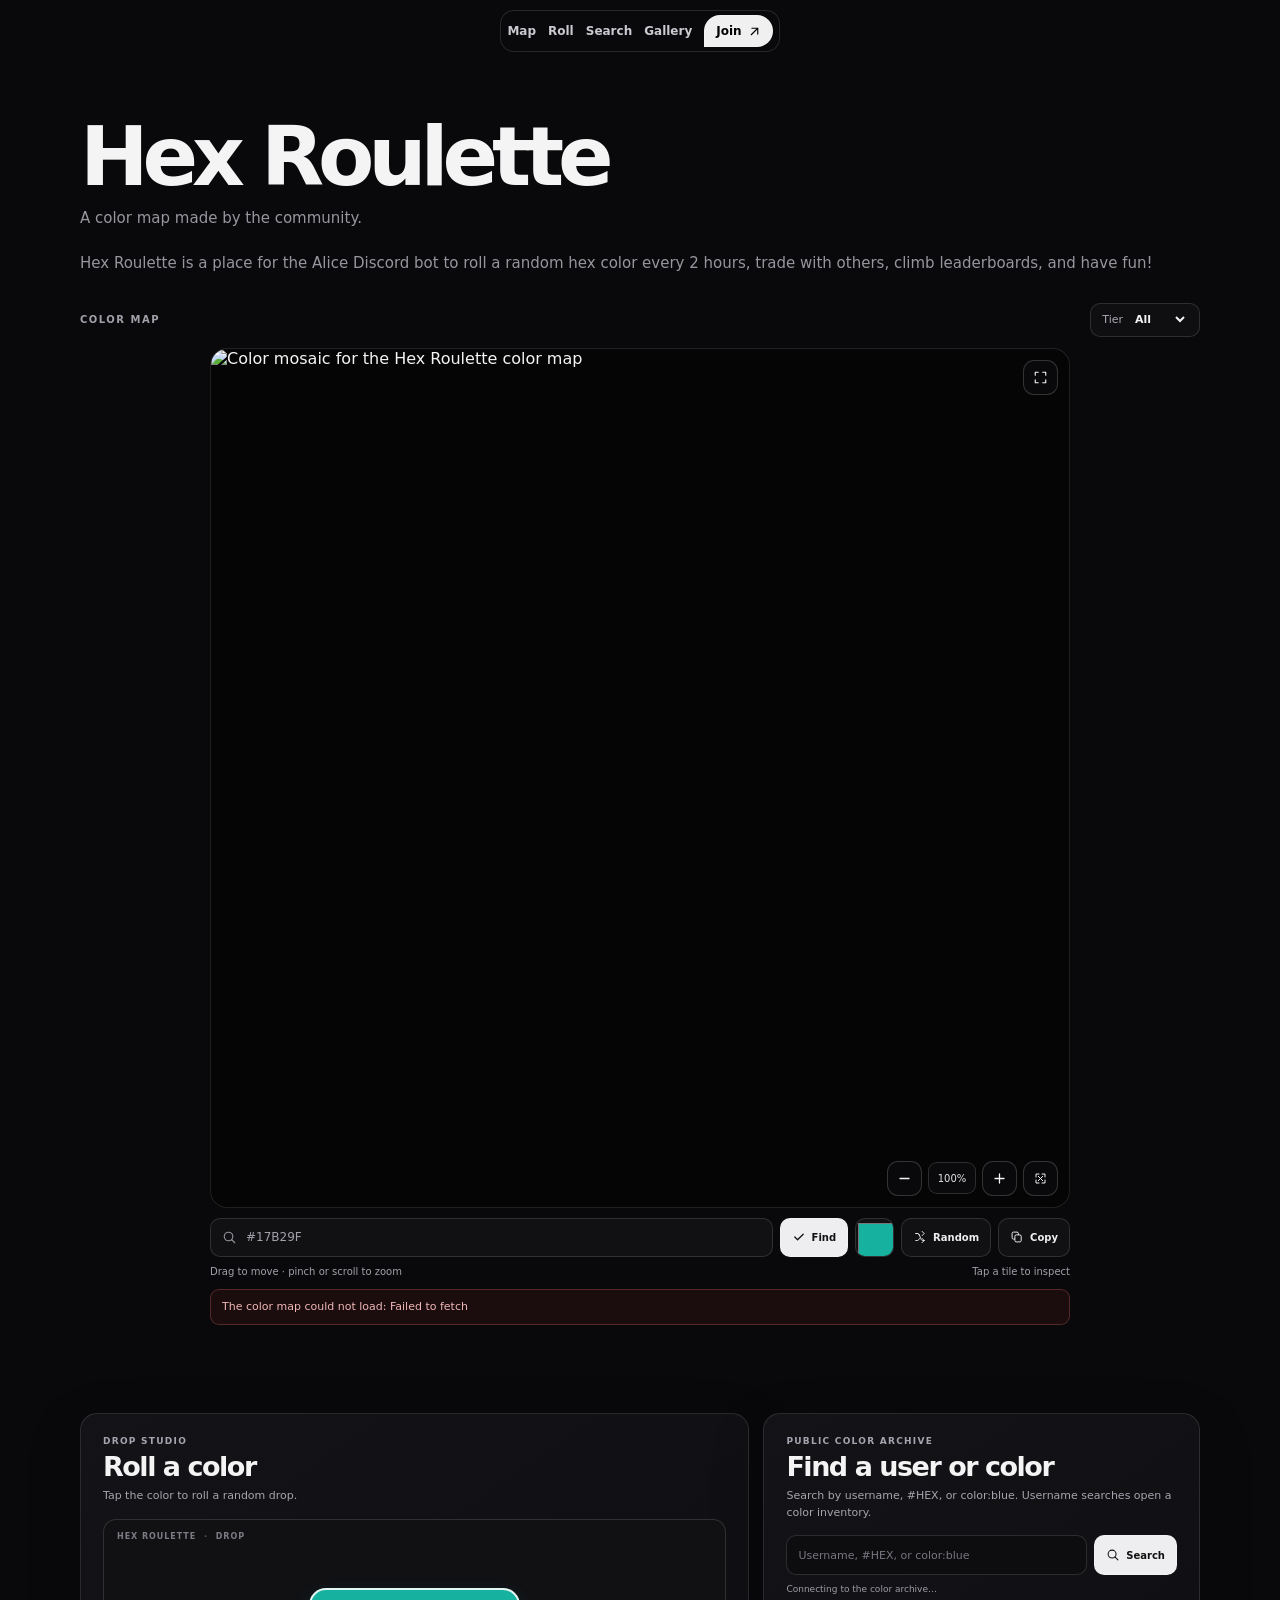
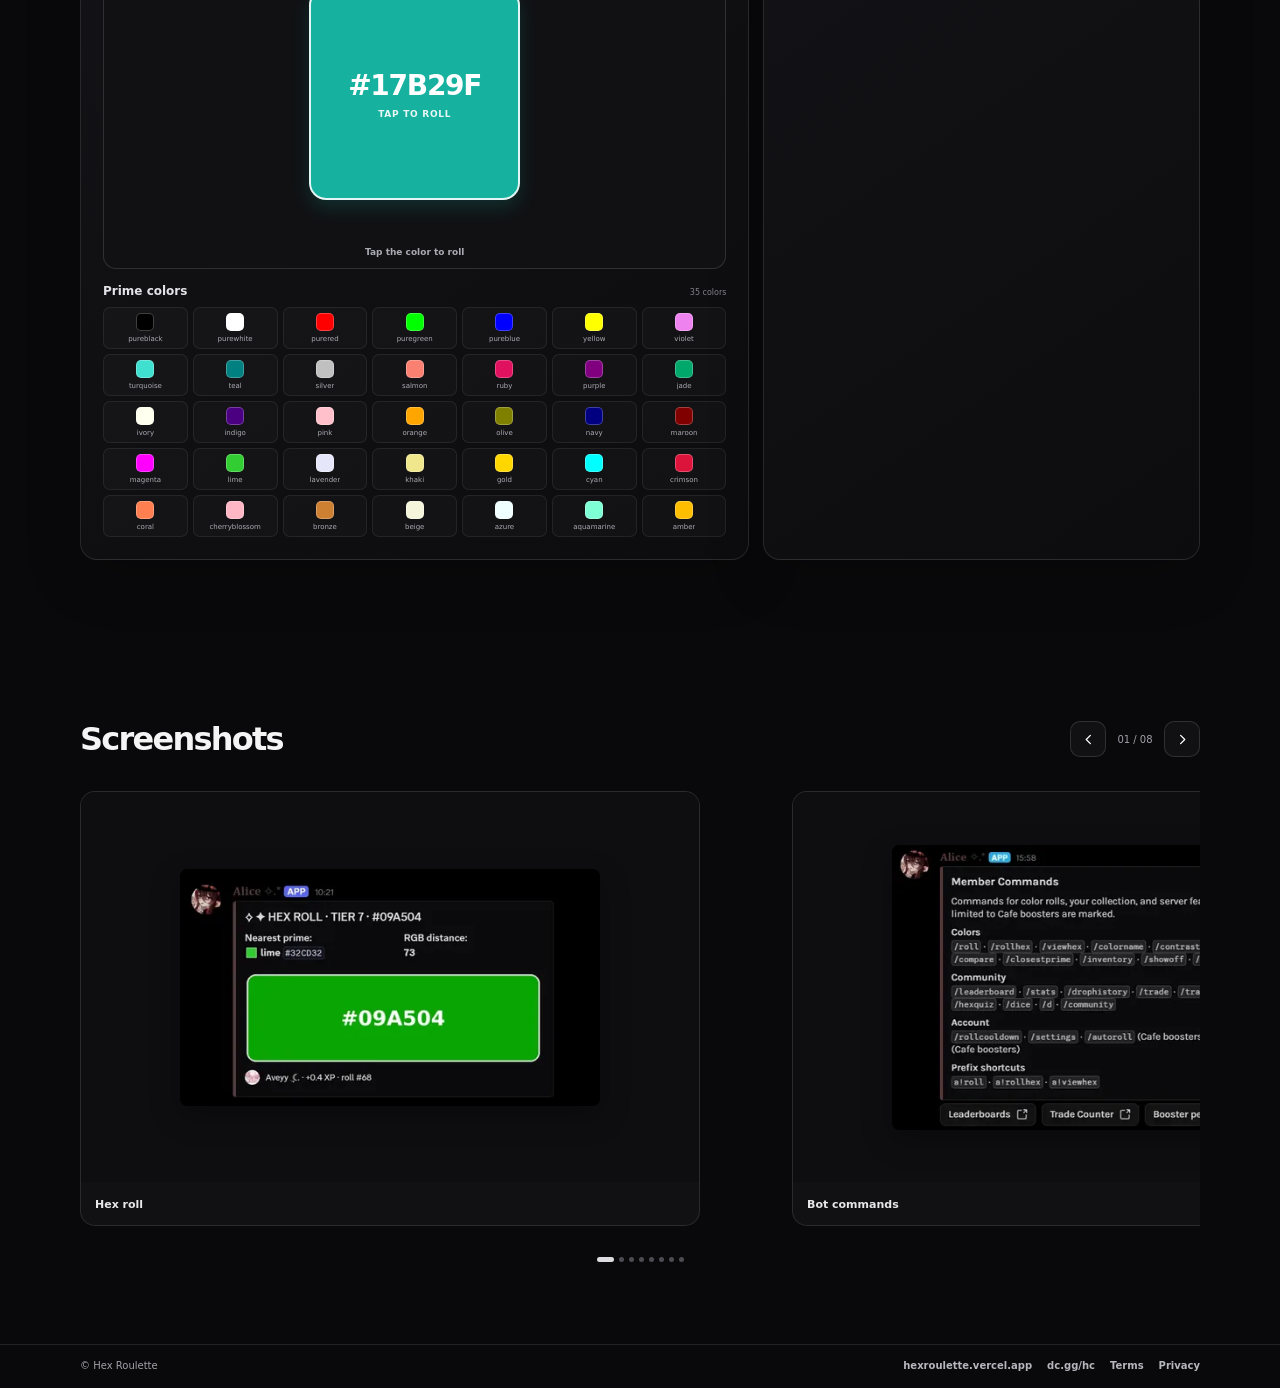
==== commit ff706207: "Update index.html" ====
--- a/index.html
+++ b/index.html
@@ -6,14 +6,13 @@
   <meta name="viewport" content="width=device-width, initial-scale=1, viewport-fit=cover">
   <meta name="theme-color" content="#09090b">
   <meta name="color-scheme" content="dark">
-  <link rel="icon" type="image/x-icon" href="icon.svg">
+  <link rel="icon" type="image" href="icon.svg">
   <meta name="description" content="Explore the Hex Roulette color map and join the Discord community.">
   <meta name="robots" content="index,follow,max-image-preview:large">
   <link rel="canonical" href="https://hexroulette.vercel.app/">
-  <link rel="icon" type="image/svg+xml" href="assets/favicon.svg">
   <meta property="og:type" content="website">
   <meta property="og:site_name" content="Hex Roulette">
-  <meta property="og:title" content="Hex Roulette — Color Map">
+  <meta property="og:title" content="Hex Roulette - Color Map">
   <meta property="og:description" content="A community color map. Find Hex Roulette on Discord.">
   <meta property="og:url" content="https://hexroulette.vercel.app/">
   <meta name="twitter:card" content="summary_large_image">
